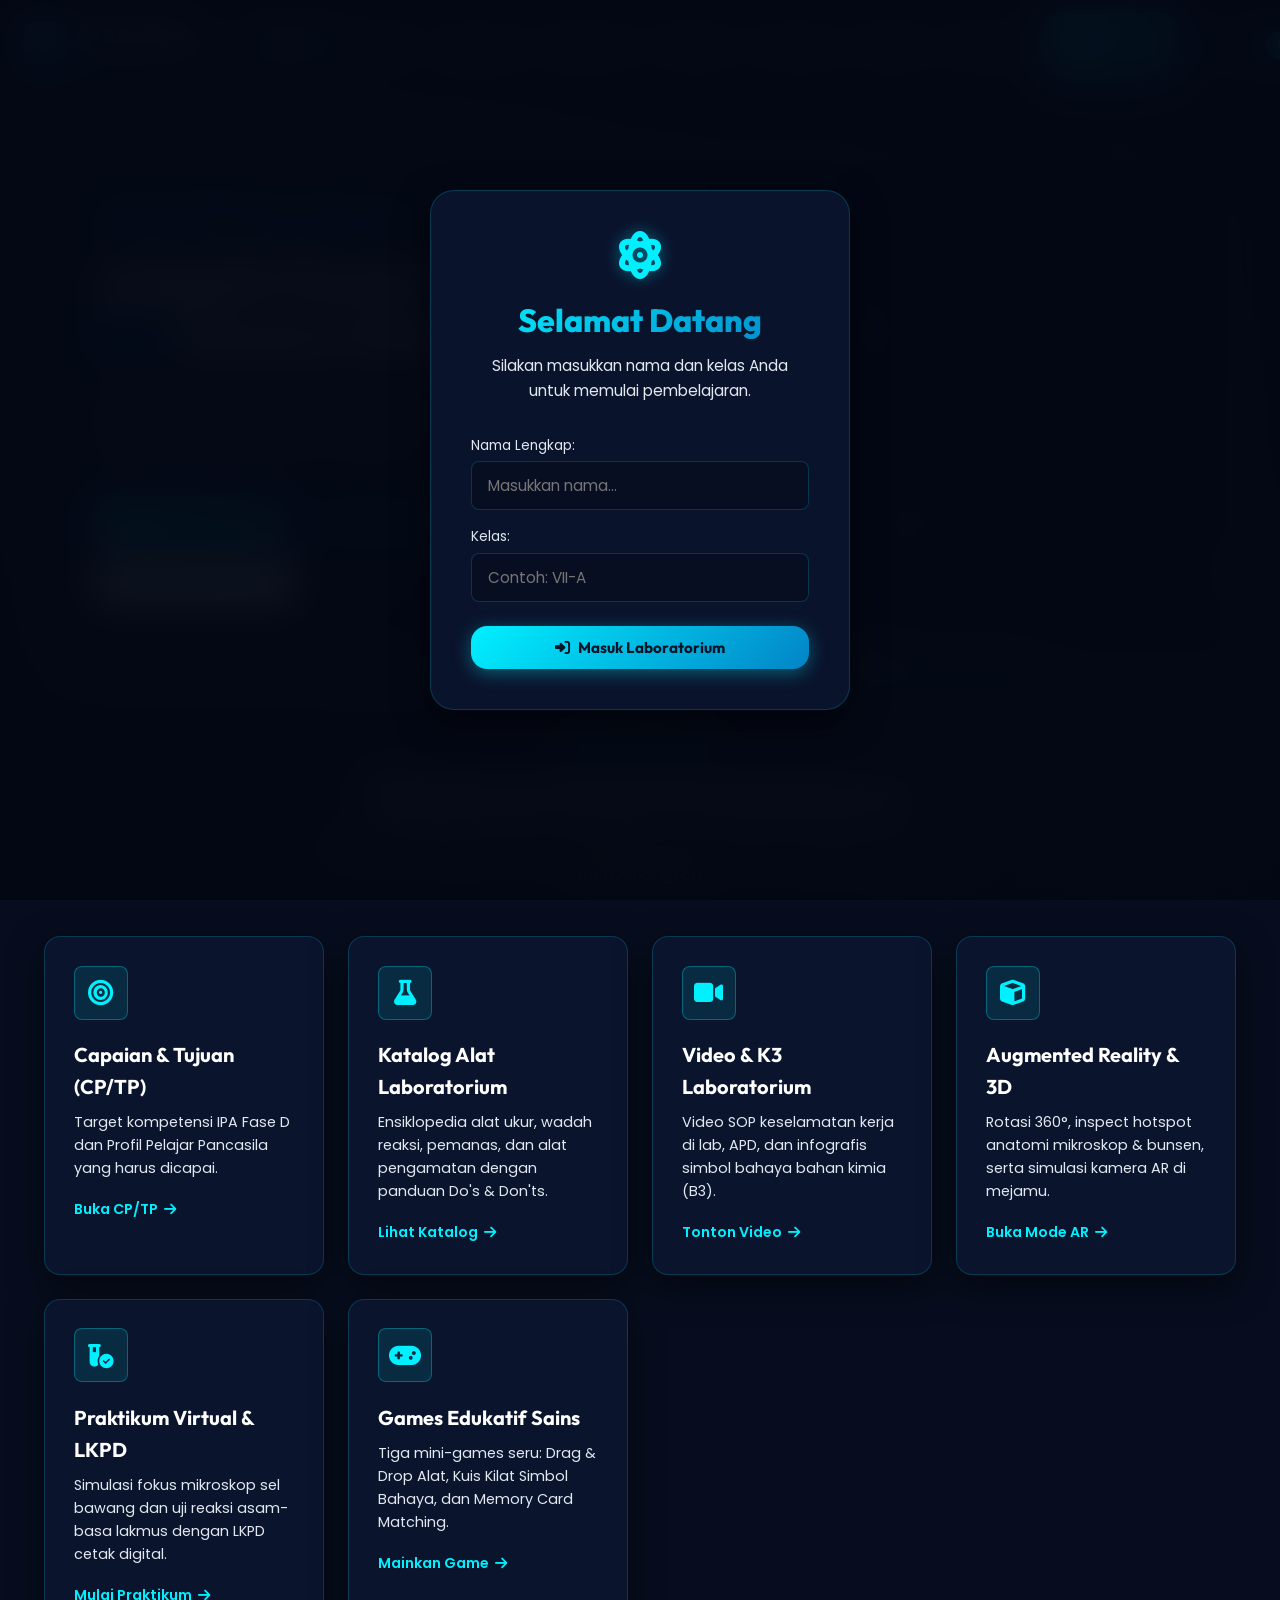
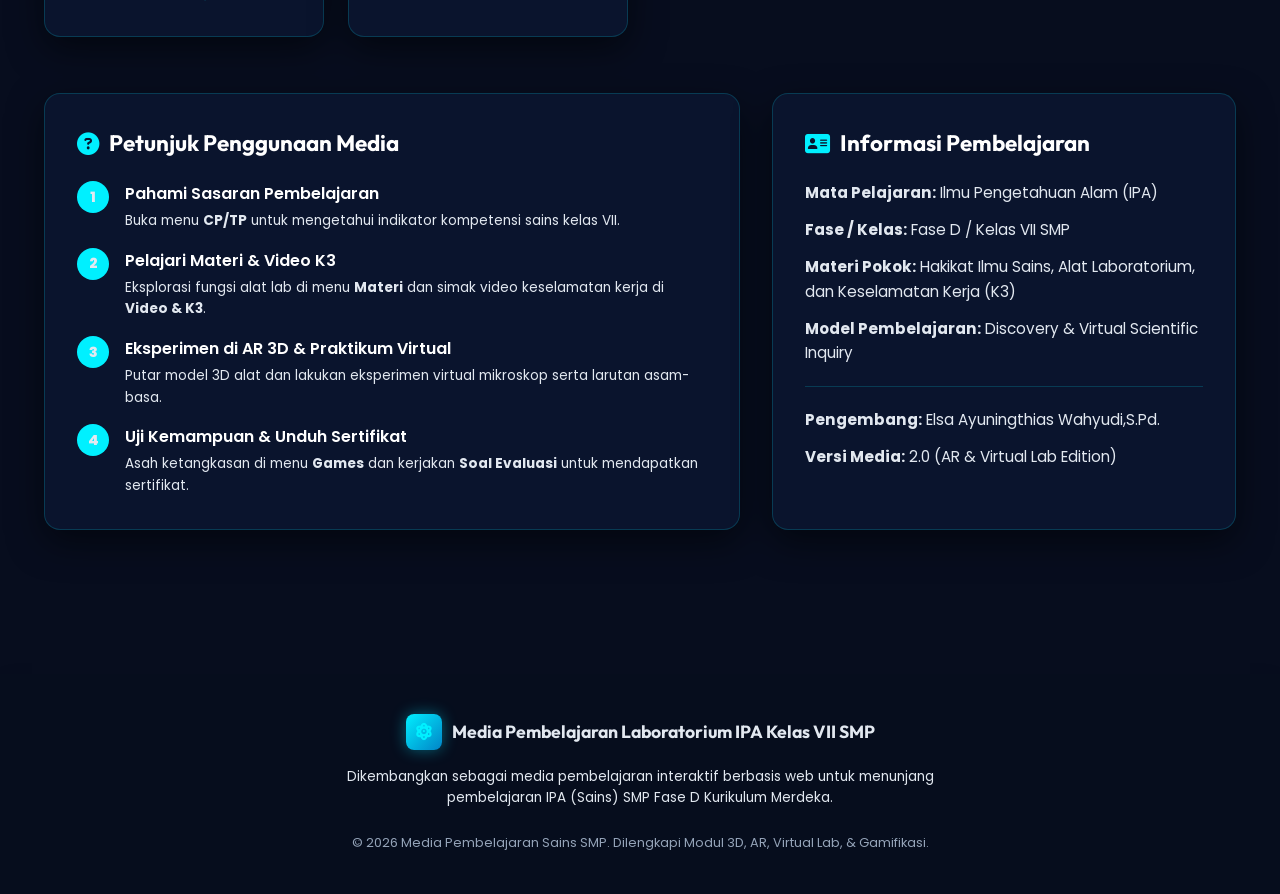
==== project_eca FIX/index.html @ 3d52d7c3 "testing" ====
<!DOCTYPE html>
<html lang="id">

<head>
  <meta charset="UTF-8" />
  <meta name="viewport" content="width=device-width, initial-scale=1.0" />
  <meta name="description"
    content="Media Pembelajaran Interaktif Laboratorium IPA Kelas VII SMP Fase D Kurikulum Merdeka - Pengenalan Alat Laboratorium, Keselamatan Kerja K3, 3D & Augmented Reality, Praktikum Virtual, Games, dan Evaluasi." />
  <meta name="keywords"
    content="Laboratorium IPA, Alat Lab IPA Kelas 7, Augmented Reality IPA, Praktikum Virtual, Mikroskop, Kurikulum Merdeka" />
  <meta name="author" content="Tim Pengembang Media IPA SMP" />
  <title>Media Pembelajaran Laboratorium IPA Kelas VII SMP | Sains Interaktif</title>

  <!-- Google Fonts: Outfit & Poppins -->
  <link rel="preconnect" href="https://fonts.googleapis.com" />
  <link rel="preconnect" href="https://fonts.gstatic.com" crossorigin />
  <link
    href="https://fonts.googleapis.com/css2?family=Outfit:wght@300;400;500;600;700;800;900&family=Poppins:wght@300;400;500;600;700&display=swap"
    rel="stylesheet" />

  <!-- Font Awesome 6 Icons -->
  <link rel="stylesheet" href="https://cdnjs.cloudflare.com/ajax/libs/font-awesome/6.5.1/css/all.min.css"
    integrity="sha512-DTOQO9RWCH3ppGqcWaEA1BIZOC6xxalwEsw9c2QQeAIftl+Vegovlnee1c9QX4TctnWMn13TZye+giMm8e2LwA=="
    crossorigin="anonymous" referrerpolicy="no-referrer" />

  <!-- Three.js & OrbitControls CDN -->
  <script src="https://cdnjs.cloudflare.com/ajax/libs/three.js/r128/three.min.js"></script>
  <script src="https://cdn.jsdelivr.net/npm/three@0.128.0/examples/js/controls/OrbitControls.js"></script>

  <!-- Canvas Confetti CDN -->
  <script src="https://cdn.jsdelivr.net/npm/canvas-confetti@1.6.0/dist/confetti.browser.min.js"></script>

  <!-- Custom Stylesheet -->
  <link rel="stylesheet" href="css/style.css" />

  <!-- ================= OVERRIDE DUAL THEME & ANIMASI (1 TEMA WARNA SELARAS & TEKS TERANG JELAS) ================= -->
  <style>
    /* Variabel Default (Tema Gelap - Estetik Sains Modern) */
    :root {
      --bg-primary: #070d1e;
      --bg-secondary: #0c1630;
      --bg-card: rgba(12, 22, 48, 0.88);
      --bg-card-hover: rgba(18, 33, 70, 0.95);
      --bg-main: #070d1e;
      --bg-dark: #040813;
      --text-main: #e2e8f0;
      --text-muted: #94a3b8;
      --text-dark: #f8fafc;
      --border-color: rgba(0, 229, 255, 0.18);
      --glass-bg: rgba(12, 22, 48, 0.88);
      --glass-border: rgba(0, 229, 255, 0.2);
      --heading-color: #ffffff;
      --nav-bg: rgba(7, 13, 30, 0.96);
      --accent-cyan: #00f0ff;
      --accent-cyan-dark: #0284c7;
      --card-hover: rgba(0, 240, 255, 0.08);
      --particle-opacity: 0.8;
      --hero-bg: linear-gradient(135deg, rgba(14, 25, 52, 0.95), rgba(7, 13, 30, 0.98));
      --hero-border: rgba(0, 229, 255, 0.25);
      --hero-shadow: 0 15px 40px rgba(0, 229, 255, 0.12);
      --hero-text: #ffffff;
      --hero-lead-text: #cbd5e1;
      --hazard-color: #fbbf24;
      --shadow-card: 0 12px 35px rgba(0, 0, 0, 0.5);
    }

    /* Variabel Tema Terang (Cerah, Bersih, Teks Jelas & Terbaca Sempurna) */
    [data-theme="light"] {
      --bg-primary: #f0f7ff;
      --bg-secondary: #ffffff;
      --bg-card: #ffffff;
      --bg-card-hover: #f8fafc;
      --bg-main: #f0f7ff;
      --bg-dark: #ffffff;
      --text-main: #1e293b;
      --text-muted: #475569;
      --text-dark: #0f172a;
      --border-color: #bae6fd;
      --glass-bg: #ffffff;
      --glass-border: #bae6fd;
      --heading-color: #0f172a;
      --nav-bg: rgba(255, 255, 255, 0.98);
      --accent-cyan: #0284c7;
      --accent-cyan-dark: #0369a1;
      --card-hover: rgba(2, 132, 199, 0.04);
      --particle-opacity: 0.25;
      --hero-bg: linear-gradient(135deg, #e0f2fe 0%, #f0f9ff 100%);
      --hero-border: rgba(2, 132, 199, 0.25);
      --hero-shadow: 0 12px 35px rgba(2, 132, 199, 0.12);
      --hero-text: #0f172a;
      --hero-lead-text: #334155;
      --hazard-color: #b45309;
      --shadow-card: 0 10px 30px rgba(2, 132, 199, 0.08);
    }

    body {
      background-color: var(--bg-main) !important;
      color: var(--text-main) !important;
      transition: background-color 0.3s ease, color 0.3s ease;
    }

    .main-header,
    footer {
      background: var(--nav-bg) !important;
      border-color: var(--border-color) !important;
      box-shadow: 0 4px 20px rgba(0, 0, 0, 0.05);
      transition: background-color 0.3s ease;
    }

    /* Seluruh Box dan Card Mengikuti Variabel Tema yang Konsisten */
    .glass-box,
    .login-box,
    .cptp-card,
    .feature-card,
    .video-player-box,
    .playlist-box,
    .ar-sidebar-panel .glass-box,
    .eval-start-box,
    .eval-result-card,
    .modal-container,
    .tool-card,
    .catalog-controls,
    .k3-card,
    .ar-view-container,
    .lab-workspace-grid,
    .control-group-box,
    .well-cell,
    .lkpd-container,
    .match-game-layout,
    .symbol-quiz-container,
    .eval-q-card,
    .eval-sidebar-box {
      background: var(--bg-card) !important;
      border: 1px solid var(--border-color) !important;
      box-shadow: var(--shadow-card) !important;
      color: var(--text-main) !important;
      transition: background-color 0.3s ease, border-color 0.3s ease;
    }

    .feature-card:hover,
    .video-playlist-item:hover,
    .cptp-card:hover,
    .tool-card:hover,
    .k3-card:hover {
      background: var(--bg-card-hover) !important;
    }

    /* Teks Judul dan Paragraf Dinamis yang Kontras dan Terang */
    h1,
    h2,
    h3,
    h4,
    h5,
    h6,
    .brand-text h1,
    .login-header h2,
    .tool-card-title,
    .k3-card-title,
    .eval-q-text,
    .modal-tool-title {
      color: var(--heading-color) !important;
      transition: color 0.3s ease;
    }

    p,
    .nav-link,
    label,
    .info-split-grid div,
    .cptp-list li,
    .guide-step-item div,
    .tool-card-desc,
    .k3-card-meaning,
    .k3-card-examples,
    .k3-card-action,
    .modal-tool-desc,
    .modal-steps-list,
    .video-info p,
    .hotspot-info p {
      color: var(--text-main) !important;
      transition: color 0.3s ease;
    }

    .cptp-list li strong {
      color: var(--heading-color) !important;
    }

    .tool-hazard-tag {
      color: var(--hazard-color) !important;
      font-weight: 600 !important;
    }

    /* ================= 1 TEMA WARNA HERO BANNER ================= */
    .hero-banner {
      background: var(--hero-bg) !important;
      border: 1px solid var(--hero-border) !important;
      box-shadow: var(--hero-shadow) !important;
    }

    .hero-title {
      color: var(--hero-text) !important;
    }

    .hero-title span {
      background: linear-gradient(135deg, var(--accent-cyan), var(--accent-cyan-dark)) !important;
      -webkit-background-clip: text !important;
      background-clip: text !important;
      -webkit-text-fill-color: transparent !important;
    }

    .hero-lead {
      color: var(--hero-lead-text) !important;
    }

    /* Section Header */
    [data-theme="light"] .section-header-block h2 {
      background: linear-gradient(135deg, #0f172a, #1e293b) !important;
      -webkit-background-clip: text !important;
      background-clip: text !important;
      -webkit-text-fill-color: transparent !important;
    }

    /* Badges & Accents - Selaras 1 Tema */
    .badge-accent {
      background: rgba(0, 240, 255, 0.12) !important;
      color: var(--accent-cyan) !important;
      border: 1px solid rgba(0, 240, 255, 0.3) !important;
    }

    [data-theme="light"] .badge-accent {
      background: rgba(2, 132, 199, 0.1) !important;
      color: #0284c7 !important;
      border: 1px solid rgba(2, 132, 199, 0.25) !important;
    }

    /* CTA Buttons - Selaras 1 Tema */
    .btn-primary {
      background: linear-gradient(135deg, #00f0ff, #0284c7) !important;
      color: #031427 !important;
      font-weight: 700 !important;
      box-shadow: 0 4px 18px rgba(0, 240, 255, 0.35) !important;
    }

    .btn-secondary {
      background: rgba(0, 240, 255, 0.08) !important;
      color: var(--accent-cyan) !important;
      border: 1.5px solid rgba(0, 240, 255, 0.35) !important;
    }

    .btn-accent {
      background: linear-gradient(135deg, #0ea5e9, #0284c7) !important;
      color: #ffffff !important;
      font-weight: 600 !important;
      box-shadow: 0 4px 18px rgba(14, 165, 233, 0.35) !important;
    }

    /* Override Tombol di Tema Terang (Light Mode) */
    [data-theme="light"] .btn-primary {
      background: linear-gradient(135deg, #0284c7, #0369a1) !important;
      color: #ffffff !important;
      box-shadow: 0 4px 15px rgba(2, 132, 199, 0.3) !important;
    }

    [data-theme="light"] .btn-secondary {
      background: #ffffff !important;
      color: #0284c7 !important;
      border: 1.5px solid #0284c7 !important;
      box-shadow: 0 2px 8px rgba(2, 132, 199, 0.08) !important;
    }

    [data-theme="light"] .btn-secondary:hover {
      background: #e0f2fe !important;
      color: #0369a1 !important;
      border-color: #0284c7 !important;
    }

    [data-theme="light"] .btn-accent {
      background: linear-gradient(135deg, #0369a1, #075985) !important;
      color: #ffffff !important;
      box-shadow: 0 4px 15px rgba(3, 105, 161, 0.25) !important;
    }

    /* Komponen Menu Lain Menyesuaikan 1 Tema */
    [data-theme="light"] .nav-link {
      color: #334155 !important;
      font-weight: 600 !important;
    }

    [data-theme="light"] .nav-link:hover {
      color: #0284c7 !important;
      background: #e0f2fe !important;
    }

    [data-theme="light"] .nav-link.active {
      color: #0284c7 !important;
      background: #e0f2fe !important;
      border-color: #7dd3fc !important;
    }

    [data-theme="light"] .brand-icon {
      background: linear-gradient(135deg, #0284c7, #0ea5e9) !important;
      color: #ffffff !important;
    }

    [data-theme="light"] .brand-text h1 {
      color: #0f172a !important;
    }

    [data-theme="light"] .brand-text span {
      color: #0284c7 !important;
    }

    [data-theme="light"] .feature-icon-box {
      background: rgba(2, 132, 199, 0.1) !important;
      border-color: rgba(2, 132, 199, 0.25) !important;
      color: #0284c7 !important;
    }

    [data-theme="light"] .feature-link {
      color: #0284c7 !important;
    }

    [data-theme="light"] .guide-step-num {
      background: #0284c7 !important;
      color: #ffffff !important;
    }

    [data-theme="light"] .cptp-badge {
      background: rgba(2, 132, 199, 0.1) !important;
      color: #0284c7 !important;
      border: 1px solid rgba(2, 132, 199, 0.25) !important;
    }

    [data-theme="light"] .pancasila-tag {
      background: #f0f9ff !important;
      border-color: #bae6fd !important;
      color: #0284c7 !important;
    }

    [data-theme="light"] .search-input,
    [data-theme="light"] .form-input,
    [data-theme="light"] .form-textarea {
      background: #ffffff !important;
      color: #0f172a !important;
      border: 1px solid #94a3b8 !important;
    }

    [data-theme="light"] .filter-btn {
      background: #ffffff !important;
      color: #334155 !important;
      border: 1px solid #cbd5e1 !important;
    }

    [data-theme="light"] .filter-btn.active {
      background: #0284c7 !important;
      color: #ffffff !important;
      border-color: #0284c7 !important;
    }

    [data-theme="light"] .tool-card-category {
      background: rgba(255, 255, 255, 0.95) !important;
      color: #0284c7 !important;
      border: 1px solid #bae6fd !important;
    }

    [data-theme="light"] .tool-card-img-wrap {
      background: #f1f5f9 !important;
    }

    [data-theme="light"] .btn-detail-link {
      color: #0284c7 !important;
    }

    [data-theme="light"] .video-playlist-item {
      background: #f8fafc !important;
      border-color: #e2e8f0 !important;
    }

    [data-theme="light"] .video-playlist-item.active {
      background: #e0f2fe !important;
      border-left-color: #0284c7 !important;
    }

    [data-theme="light"] .tool-chip {
      background: #f1f5f9 !important;
      color: #334155 !important;
      border-color: #cbd5e1 !important;
    }

    [data-theme="light"] .tool-chip.active {
      background: #0284c7 !important;
      color: #ffffff !important;
      border-color: #0284c7 !important;
    }

    [data-theme="light"] .hotspot-card:hover,
    [data-theme="light"] .hotspot-card.active {
      background: #e0f2fe !important;
      border-color: #0284c7 !important;
    }

    [data-theme="light"] .hotspot-badge {
      background: #0284c7 !important;
      color: #ffffff !important;
    }

    [data-theme="light"] .lab-tab-btn,
    [data-theme="light"] .game-tab-btn {
      background: #ffffff !important;
      color: #334155 !important;
      border-color: #cbd5e1 !important;
    }

    [data-theme="light"] .lab-tab-btn.active,
    [data-theme="light"] .game-tab-btn.active {
      background: linear-gradient(135deg, #0284c7, #0369a1) !important;
      color: #ffffff !important;
      border-color: #0284c7 !important;
    }

    [data-theme="light"] .mag-btn.active {
      background: #0284c7 !important;
      color: #ffffff !important;
      border-color: #0284c7 !important;
    }

    [data-theme="light"] .sol-item.active,
    [data-theme="light"] .ind-item.active {
      background: #e0f2fe !important;
      border-color: #0284c7 !important;
      color: #0284c7 !important;
    }

    [data-theme="light"] .drag-tool-card {
      background: #ffffff !important;
      border-color: #cbd5e1 !important;
      color: #0f172a !important;
    }

    [data-theme="light"] .drop-target-box {
      background: #f8fafc !important;
      border-color: #7dd3fc !important;
    }

    [data-theme="light"] .card-front {
      background: linear-gradient(135deg, #0284c7, #0369a1) !important;
      color: #ffffff !important;
      border-color: #0284c7 !important;
    }

    [data-theme="light"] .card-back {
      background: #ffffff !important;
      border: 2px solid #0284c7 !important;
      color: #0f172a !important;
    }

    [data-theme="light"] .eval-q-card {
      background: #ffffff !important;
      border-color: #e2e8f0 !important;
    }

    [data-theme="light"] .eval-q-text {
      color: #0f172a !important;
    }

    [data-theme="light"] .eval-option-item {
      background: #f8fafc !important;
      border-color: #cbd5e1 !important;
      color: #334155 !important;
    }

    [data-theme="light"] .eval-option-item.selected {
      background: #e0f2fe !important;
      border-color: #0284c7 !important;
      color: #0f172a !important;
    }

    [data-theme="light"] .eval-option-item.selected .opt-letter {
      background: #0284c7 !important;
      color: #ffffff !important;
    }

    [data-theme="light"] .eval-num-btn {
      background: #f1f5f9 !important;
      border-color: #cbd5e1 !important;
      color: #64748b !important;
    }

    [data-theme="light"] .eval-num-btn.answered {
      background: #0284c7 !important;
      color: #ffffff !important;
      border-color: #0284c7 !important;
    }

    [data-theme="light"] .eval-num-btn.current {
      border-color: #0284c7 !important;
      color: #0284c7 !important;
      font-weight: 800 !important;
    }

    [data-theme="light"] .big-score-circle {
      background: linear-gradient(135deg, #0284c7, #0369a1) !important;
      color: #ffffff !important;
      box-shadow: 0 0 25px rgba(2, 132, 199, 0.35) !important;
    }

    /* Modal Spec Box Light Mode */
    [data-theme="light"] .modal-spec-box {
      background: #f8fafc !important;
      border: 1px solid #e2e8f0 !important;
      color: #1e293b !important;
    }

    /* Animasi Karakter Guru Elsa - Hidup & Mengambang Lembut */
    .character-container {
      position: absolute;
      bottom: -10px;
      right: 4%;
      width: 330px;
      max-width: 40%;
      z-index: 6;
      pointer-events: none;
      display: flex;
      align-items: flex-end;
      justify-content: center;
      animation: floatKarakter 4s ease-in-out infinite;
    }

    .character-container img {
      width: 100%;
      height: auto;
      max-height: 480px;
      object-fit: contain;
      filter: drop-shadow(0 15px 25px rgba(2, 132, 199, 0.28));
      transition: filter 0.3s ease;
    }

    [data-theme="dark"] .character-container img {
      filter: drop-shadow(0 15px 30px rgba(0, 240, 255, 0.35));
    }

    @keyframes floatKarakter {
      0% {
        transform: translateY(0px) rotate(0deg) scale(1);
      }

      50% {
        transform: translateY(-16px) rotate(0.8deg) scale(1.015);
      }

      100% {
        transform: translateY(0px) rotate(0deg) scale(1);
      }
    }

    @media (max-width: 992px) {
      .character-container {
        width: 250px;
        right: 1%;
        bottom: -5px;
        opacity: 0.92;
      }
    }

    @media (max-width: 768px) {
      .character-container {
        position: relative;
        width: 230px;
        margin: 2rem auto 0 auto;
        right: auto;
        bottom: auto;
      }
    }

    /* Particle canvas opacity terhubung dengan tema */
    #hero-particle-canvas {
      opacity: var(--particle-opacity) !important;
      transition: opacity 0.4s ease;
    }

    /* Style Pilihan Tema */
    .theme-switcher {
      display: flex;
      gap: 5px;
      background: var(--glass-bg);
      border: 1px solid var(--glass-border);
      padding: 4px;
      border-radius: 20px;
    }

    .btn-theme {
      background: transparent;
      border: none;
      color: var(--text-muted);
      padding: 5px 12px;
      border-radius: 15px;
      font-size: 0.85rem;
      font-weight: 600;
      cursor: pointer;
      transition: all 0.3s ease;
      font-family: 'Outfit', sans-serif;
    }

    .btn-theme.active {
      background: var(--accent-cyan);
      color: #fff;
    }
  </style>

  <!-- Script Tema Cepat (Mencegah Flash of Unstyled Content) -->
  <script>
    const savedTheme = localStorage.getItem('app-theme') || 'dark';
    document.documentElement.setAttribute('data-theme', savedTheme);
  </script>

</head>

<body>

  <!-- ================= LOGIN MODAL ================= -->
  <div id="login-modal" class="login-overlay">
    <div class="login-box glass-box">
      <div class="login-header">
        <i class="fa-solid fa-atom login-icon"></i>
        <h2>Selamat Datang</h2>
        <p>Silakan masukkan nama dan kelas Anda untuk memulai pembelajaran.</p>
      </div>
      <div class="form-group" style="margin-bottom: 1rem;">
        <label for="student-name">Nama Lengkap:</label>
        <input type="text" id="student-name" class="form-input" placeholder="Masukkan nama..." required>
      </div>
      <div class="form-group" style="margin-bottom: 1.5rem;">
        <label for="student-class">Kelas:</label>
        <input type="text" id="student-class" class="form-input" placeholder="Contoh: VII-A" required>
      </div>
      <button class="btn btn-primary btn-block" onclick="window.submitLogin()">
        <i class="fa-solid fa-right-to-bracket"></i> Masuk Laboratorium
      </button>
    </div>
  </div>

  <!-- Background Audio Digantikan oleh YouTube API di bagian bawah -->
  <audio id="bg-audio" loop style="display:none;"></audio>
  <div id="youtube-audio-container" style="display:none;"></div>

  <!-- ================= HEADER & NAVIGATION BAR ================= -->
  <header class="main-header">
    <div class="navbar">
      <a href="#" class="nav-brand" data-page="beranda">
        <div class="brand-icon">
          <i class="fa-solid fa-atom"></i>
        </div>
        <div class="brand-text">
          <h1>LAB SAINS VII</h1>
          <span>Media Laboratorium IPA SMP</span>
        </div>
      </a>

      <!-- Navigation Links for Sections -->
      <ul class="nav-menu" id="navbar-menu">
        <li><a href="#beranda" class="nav-link active" data-page="beranda"><i class="fa-solid fa-house"></i> Beranda</a>
        </li>
        <li><a href="#cptp" class="nav-link" data-page="cptp"><i class="fa-solid fa-bullseye"></i> CP/TP</a></li>
        <li><a href="#materi" class="nav-link" data-page="materi"><i class="fa-solid fa-flask"></i> Materi Alat</a></li>
        <li><a href="#video" class="nav-link" data-page="video"><i class="fa-solid fa-video"></i> Video & K3</a></li>
        <li><a href="#ar-3d" class="nav-link" data-page="ar-3d"><i class="fa-solid fa-cube"></i> AR & 3D</a></li>
        <li><a href="#praktikum" class="nav-link" data-page="praktikum"><i class="fa-solid fa-vial-circle-check"></i>
            Praktikum</a></li>
        <li><a href="#games" class="nav-link" data-page="games"><i class="fa-solid fa-gamepad"></i> Games</a></li>
        <li><a href="#evaluasi" class="nav-link" data-page="evaluasi"><i class="fa-solid fa-file-pen"></i> Evaluasi</a>
        </li>
        <li id="nav-link-dashboard-guru" style="display: none;">
          <a href="#dashboard-guru" class="nav-link nav-link-teacher" data-page="dashboard-guru">
            <i class="fa-solid fa-chart-line"></i> Dashboard Guru
          </a>
        </li>
      </ul>

      <!-- Action Controls -->
      <div class="nav-actions">
        <button class="btn btn-primary btn-sm" id="btn-nav-login" onclick="window.labAuth.openLoginModal()">
          <i class="fa-solid fa-right-to-bracket"></i> Masuk / Login
        </button>

        <div id="user-info-badge" class="badge-accent" style="display: none; margin-right: 8px;">
          <i class="fa-solid fa-user-graduate"></i> <span id="display-student-name">Siswa</span> (<span
            id="display-student-class">VII</span>)
        </div>

        <!-- Pilihan Tema -->
        <div class="theme-switcher">
          <button class="btn-theme" id="btn-theme-light" onclick="window.setTheme('light')">Terang</button>
          <button class="btn-theme" id="btn-theme-dark" onclick="window.setTheme('dark')">Gelap</button>
        </div>

        <button class="btn-icon" id="btn-toggle-sound" title="Mulai / Hentikan Musik" onclick="window.toggleAudio()">
          <i class="fa-solid fa-volume-xmark" id="audio-icon"></i>
        </button>
        <button class="btn-icon hamburger-btn" id="hamburger-toggle" title="Menu Navigasi">
          <i class="fa-solid fa-bars"></i>
        </button>
      </div>
    </div>
  </header>

  <!-- ================= MAIN APP VIEWPORTS (8 SECTIONS) ================= -->
  <main>

    <!-- ================= 1. HALAMAN BERANDA ================= -->
    <section id="page-beranda" class="page-section active-section">
      <div class="container">
        <!-- Hero Banner with Cyber Particle Canvas -->
        <div class="hero-banner" style="position: relative; overflow: hidden;">

          <!-- ================= KARAKTER ANIMASI ================= -->
          <div class="character-container">
            <img src="karakter.png" alt="Karakter Animasi Guru" />
          </div>
          <!-- =================================================== -->

          <canvas id="hero-particle-canvas"></canvas>
          <div class="hero-content">
            <span class="badge-accent"><i class="fa-solid fa-microscope"></i> Kurikulum Merdeka - Fase D Kelas
              VII</span>
            <h1 class="hero-title">Jelajahi Dunia <span>Laboratorium IPA</span> Secara Interaktif</h1>
            <p class="hero-lead">
              Pelajari fungsi alat-alat laboratorium sains, terapkan standar keselamatan kerja (K3), amati model 3D &
              Augmented Reality, serta uji pemahamanmu melalui praktikum virtual dan games seru!
            </p>
            <div class="hero-cta-group">
              <button class="btn btn-primary" onclick="window.navigateToPage('materi')">
                <i class="fa-solid fa-book-open"></i> Mulai Belajar Alat
              </button>
              <button class="btn btn-secondary" onclick="window.navigateToPage('ar-3d')">
                <i class="fa-solid fa-cube"></i> Buka Model 3D / AR
              </button>
              <button class="btn btn-accent" onclick="window.navigateToPage('praktikum')">
                <i class="fa-solid fa-flask-vial"></i> Praktikum Virtual
              </button>
              <button class="btn btn-outline" style="border-color: var(--accent-cyan); color: var(--accent-cyan);"
                onclick="window.labAuth.openLoginModal()">
                <i class="fa-solid fa-right-to-bracket"></i> Login Siswa / Guru
              </button>
            </div>
          </div>
        </div>

        <!-- Section Header -->
        <div class="section-header-block">
          <span class="badge-accent">Fitur Unggulan</span>
          <h2>Eksplorasi Modul Pembelajaran</h2>
          <p>Pilih menu yang ingin kamu pelajari hari ini untuk pengalaman belajar sains yang menyenangkan.</p>
        </div>

        <!-- 6 Feature Cards Grid -->
        <div class="features-grid">
          <div class="feature-card" onclick="window.navigateToPage('cptp')">
            <div class="feature-icon-box"><i class="fa-solid fa-bullseye"></i></div>
            <h3>Capaian & Tujuan (CP/TP)</h3>
            <p>Target kompetensi IPA Fase D dan Profil Pelajar Pancasila yang harus dicapai.</p>
            <span class="feature-link">Buka CP/TP <i class="fa-solid fa-arrow-right"></i></span>
          </div>

          <div class="feature-card" onclick="window.navigateToPage('materi')">
            <div class="feature-icon-box"><i class="fa-solid fa-flask"></i></div>
            <h3>Katalog Alat Laboratorium</h3>
            <p>Ensiklopedia alat ukur, wadah reaksi, pemanas, dan alat pengamatan dengan panduan Do's & Don'ts.</p>
            <span class="feature-link">Lihat Katalog <i class="fa-solid fa-arrow-right"></i></span>
          </div>

          <div class="feature-card" onclick="window.navigateToPage('video')">
            <div class="feature-icon-box"><i class="fa-solid fa-video"></i></div>
            <h3>Video & K3 Laboratorium</h3>
            <p>Video SOP keselamatan kerja di lab, APD, dan infografis simbol bahaya bahan kimia (B3).</p>
            <span class="feature-link">Tonton Video <i class="fa-solid fa-arrow-right"></i></span>
          </div>

          <div class="feature-card" onclick="window.navigateToPage('ar-3d')">
            <div class="feature-icon-box"><i class="fa-solid fa-cube"></i></div>
            <h3>Augmented Reality & 3D</h3>
            <p>Rotasi 360°, inspect hotspot anatomi mikroskop & bunsen, serta simulasi kamera AR di mejamu.</p>
            <span class="feature-link">Buka Mode AR <i class="fa-solid fa-arrow-right"></i></span>
          </div>

          <div class="feature-card" onclick="window.navigateToPage('praktikum')">
            <div class="feature-icon-box"><i class="fa-solid fa-vial-circle-check"></i></div>
            <h3>Praktikum Virtual & LKPD</h3>
            <p>Simulasi fokus mikroskop sel bawang dan uji reaksi asam-basa lakmus dengan LKPD cetak digital.</p>
            <span class="feature-link">Mulai Praktikum <i class="fa-solid fa-arrow-right"></i></span>
          </div>

          <div class="feature-card" onclick="window.navigateToPage('games')">
            <div class="feature-icon-box"><i class="fa-solid fa-gamepad"></i></div>
            <h3>Games Edukatif Sains</h3>
            <p>Tiga mini-games seru: Drag & Drop Alat, Kuis Kilat Simbol Bahaya, dan Memory Card Matching.</p>
            <span class="feature-link">Mainkan Game <i class="fa-solid fa-arrow-right"></i></span>
          </div>
        </div>

        <!-- Petunjuk Penggunaan & Profil Pengembang -->
        <div class="info-split-grid">
          <div class="glass-box">
            <h3><i class="fa-solid fa-circle-question text-cyan"></i> Petunjuk Penggunaan Media</h3>
            <div class="guide-steps-list">
              <div class="guide-step-item">
                <div class="guide-step-num">1</div>
                <div>
                  <h4>Pahami Sasaran Pembelajaran</h4>
                  <p>Buka menu <strong>CP/TP</strong> untuk mengetahui indikator kompetensi sains kelas VII.</p>
                </div>
              </div>
              <div class="guide-step-item">
                <div class="guide-step-num">2</div>
                <div>
                  <h4>Pelajari Materi & Video K3</h4>
                  <p>Eksplorasi fungsi alat lab di menu <strong>Materi</strong> dan simak video keselamatan kerja di
                    <strong>Video & K3</strong>.
                  </p>
                </div>
              </div>
              <div class="guide-step-item">
                <div class="guide-step-num">3</div>
                <div>
                  <h4>Eksperimen di AR 3D & Praktikum Virtual</h4>
                  <p>Putar model 3D alat dan lakukan eksperimen virtual mikroskop serta larutan asam-basa.</p>
                </div>
              </div>
              <div class="guide-step-item">
                <div class="guide-step-num">4</div>
                <div>
                  <h4>Uji Kemampuan & Unduh Sertifikat</h4>
                  <p>Asah ketangkasan di menu <strong>Games</strong> dan kerjakan <strong>Soal Evaluasi</strong> untuk
                    mendapatkan sertifikat.</p>
                </div>
              </div>
            </div>
          </div>

          <div class="glass-box">
            <h3><i class="fa-solid fa-address-card text-cyan"></i> Informasi Pembelajaran</h3>
            <div style="font-size: 0.95rem; display: flex; flex-direction: column; gap: 0.8rem;">
              <div><strong>Mata Pelajaran:</strong> Ilmu Pengetahuan Alam (IPA)</div>
              <div><strong>Fase / Kelas:</strong> Fase D / Kelas VII SMP</div>
              <div><strong>Materi Pokok:</strong> Hakikat Ilmu Sains, Alat Laboratorium, dan Keselamatan Kerja (K3)
              </div>
              <div><strong>Model Pembelajaran:</strong> Discovery & Virtual Scientific Inquiry</div>
              <hr style="border: none; border-top: 1px solid var(--border-color); margin: 0.5rem 0;" />
              <div><strong>Pengembang:</strong> Elsa Ayuningthias Wahyudi,S.Pd. </div>
              <div><strong>Versi Media:</strong> 2.0 (AR & Virtual Lab Edition)</div>
            </div>
          </div>
        </div>
      </div>
    </section>

    <!-- ================= 2. HALAMAN CP / TP ================= -->
    <section id="page-cptp" class="page-section">
      <div class="container">
        <div class="section-header-block">
          <span class="badge-accent">Kurikulum Merdeka</span>
          <h2>Capaian & Tujuan Pembelajaran</h2>
          <p>Panduan capaian pembelajaran dan alur tujuan pembelajaran IPA Fase D Kelas VII SMP.</p>
        </div>

        <div class="cptp-cards-grid">
          <div class="cptp-card">
            <span class="cptp-badge"><i class="fa-solid fa-graduation-cap"></i> Capaian Pembelajaran (CP)</span>
            <h3>Pemahaman IPA & Keterampilan Proses</h3>
            <ul class="cptp-list">
              <li>Peserta didik mampu melakukan pengukuran terhadap aspek fisis yang mereka temui dan memanfaatkan ragam
                alat ukur yang tepat.</li>
              <li>Peserta didik memahami prosedur keselamatan kerja di laboratorium IPA (K3), mampu mengidentifikasi
                simbol bahaya bahan kimia, dan mempraktikkan pencegahan kecelakaan kerja.</li>
              <li>Peserta didik mampu menggunakan alat bantu pengamatan seperti mikroskop cahaya untuk mengamati
                struktur mikroskopis makhluk hidup.</li>
              <li>Peserta didik mampu merancang, melakukan, dan menginterpretasikan hasil percobaan sains secara mandiri
                dan kritis.</li>
            </ul>
          </div>

          <div class="cptp-card">
            <span class="cptp-badge"><i class="fa-solid fa-list-check"></i> Tujuan Pembelajaran (TP)</span>
            <h3>Indikator Ketercapaian Siswa</h3>
            <ul class="cptp-list">
              <li><strong>TP 1:</strong> Mengidentifikasi nama, jenis, dan fungsi alat-alat laboratorium IPA (alat ukur,
                wadah reaksi, pemanas, dan mikroskop) dengan benar.</li>
              <li><strong>TP 2:</strong> Menerapkan prosedur keselamatan kerja (K3) serta mengenali arti piktogram
                simbol bahaya bahan kimia di laboratorium.</li>
              <li><strong>TP 3:</strong> Mengoperasikan mikroskop cahaya virtual secara bertahap untuk menghasilkan
                bayangan preparat yang fokus dan tajam.</li>
              <li><strong>TP 4:</strong> Melakukan pengujian sifat larutan asam-basa menggunakan indikator alami dan
                kertas lakmus serta mencatat hasilnya pada lembar kerja.</li>
            </ul>
          </div>
        </div>

        <div class="glass-box">
          <h3><i class="fa-solid fa-star text-cyan"></i> Dimensi Profil Pelajar Pancasila</h3>
          <p style="margin-bottom: 1rem;">Pengembangan karakter peserta didik yang terintegrasi dalam
            pembelajaran media ini:</p>
          <div class="pancasila-tags-grid">
            <div class="pancasila-tag"><i class="fa-solid fa-brain"></i> Bernalar Kritis</div>
            <div class="pancasila-tag"><i class="fa-solid fa-user-gear"></i> Mandiri</div>
            <div class="pancasila-tag"><i class="fa-solid fa-people-group"></i> Gotong Royong</div>
            <div class="pancasila-tag"><i class="fa-solid fa-wand-magic-sparkles"></i> Kreatif</div>
            <div class="pancasila-tag"><i class="fa-solid fa-shield-heart"></i> Berakhlak Mulia</div>
          </div>
        </div>
      </div>
    </section>

    <!-- ================= 3. HALAMAN MATERI ALAT LAB ================= -->
    <section id="page-materi" class="page-section">
      <div class="container">
        <div class="section-header-block">
          <span class="badge-accent">Ensiklopedia Sains</span>
          <h2>Katalog Alat Laboratorium IPA</h2>
          <p>Pelajari fungsi, spesifikasi, dan prosedur pemakaian alat-alat laboratorium IPA secara mendalam.</p>
        </div>

        <!-- Filter & Search Controls -->
        <div class="catalog-controls">
          <div class="search-box-wrap">
            <i class="fa-solid fa-magnifying-glass"></i>
            <input type="text" id="search-alat-input" class="search-input"
              placeholder="Cari nama alat atau fungsinya (misal: mikroskop, gelas ukur)..." />
          </div>

          <div class="category-filter-bar">
            <button class="filter-btn active" data-category="all">Semua Alat</button>
            <button class="filter-btn" data-category="ukur">Alat Ukur</button>
            <button class="filter-btn" data-category="penampung">Alat Penampung & Pencampur</button>
            <button class="filter-btn" data-category="pengamatan">Alat Pengamatan</button>
            <button class="filter-btn" data-category="pemanas-pendukung">Alat Pemanas & Pendukung</button>
          </div>
        </div>

        <!-- Equipment Cards Dynamic Grid -->
        <div class="tools-grid" id="alat-catalog-grid"></div>
      </div>
    </section>

    <!-- Modal Detail Alat Laboratorium -->
    <div class="modal-overlay" id="tool-detail-modal">
      <div class="modal-container">
        <button class="modal-close-btn" onclick="closeToolModal()"><i class="fa-solid fa-xmark"></i></button>
        <div class="modal-body" id="modal-tool-content"></div>
      </div>
    </div>

    <!-- ================= 4. HALAMAN VIDEO & K3 ================= -->
    <section id="page-video" class="page-section">
      <div class="container">
        <div class="section-header-block">
          <span class="badge-accent">Audio Visual & SOP</span>
          <h2>Video Pembelajaran & K3 Laboratorium</h2>
          <p>Simak video demonstrasi penggunaan alat yang benar dan pahami simbol keselamatan kerja.</p>
        </div>

        <!-- Video Player & Playlist Grid -->
        <div class="video-section-grid">
          <div class="video-player-box">
            <div class="video-iframe-wrap">
              <iframe id="main-video-iframe" src="https://www.youtube.com/embed/2g4QTiXrw98"
                title="Video Pembelajaran Laboratorium IPA" allowfullscreen
                allow="accelerometer; autoplay; clipboard-write; encrypted-media; gyroscope; picture-in-picture"></iframe>
            </div>
            <div class="video-info">
              <h3 id="current-video-title">Pengenalan dan Cara Penggunaan Alat-Alat Laboratorium IPA</h3>
              <p id="current-video-desc">Video komprehensif cara memegang mikroskop, membaca meniskus gelas ukur dengan
                tepat, memanaskan tabung reaksi dengan aman, dan merakit rangkaian pemanas pembakar spiritus dan kaki
                tiga.</p>
            </div>
          </div>

          <div class="playlist-box">
            <h3><i class="fa-solid fa-play-circle text-cyan"></i> Daftar Video Materi</h3>
            <div class="playlist-items">
              <div class="video-playlist-item active" data-video-id="vid-1">
                <div class="playlist-thumb">
                  <img src="https://img.youtube.com/vi/2g4QTiXrw98/hqdefault.jpg" alt="Video 1" />
                  <span class="playlist-duration">05:33</span>
                </div>
                <div class="playlist-meta">
                  <h4>Pengenalan Alat Lab IPA</h4>
                  <span><i class="fa-solid fa-book-open"></i> Materi Utama</span>
                </div>
              </div>

              <div class="video-playlist-item" data-video-id="vid-2">
                <div class="playlist-thumb">
                  <img src="https://img.youtube.com/vi/BbE__JY1BfE/hqdefault.jpg" alt="Video 2" />
                  <span class="playlist-duration">06:15</span>
                </div>
                <div class="playlist-meta">
                  <h4>Prosedur Keselamatan Kerja & Simbol Bahaya Bahan Kimia</h4>
                  <span><i class="fa-solid fa-shield-halved"></i> K3 & Simbol B3</span>
                </div>
              </div>
            </div>
          </div>
        </div>

        <!-- Infografis Simbol Bahaya K3 Section -->
        <div class="section-header-block" style="margin-top: 4rem;">
          <span class="badge-accent">Piktogram GHS B3</span>
          <h2>Simbol Bahaya Bahan Kimia Laboratorium</h2>
          <p>Kenali arti setiap simbol belah ketupat bahaya agar kamu selalu waspada saat berpraktikum.</p>
        </div>

        <div class="k3-symbols-grid" id="k3-symbols-grid"></div>
      </div>
    </section>

    <!-- ================= 5. HALAMAN AUGMENTED REALITY (AR) & 3D ================= -->
    <section id="page-ar-3d" class="page-section">
      <div class="container">
        <div class="section-header-block">
          <span class="badge-accent">Interaktif 3D & WebAR</span>
          <h2>Augmented Reality & Model 3D Alat Lab</h2>
          <p>Putar dan amati detail struktur alat lab dalam bentuk 3D interaktif atau aktifkan kamera AR.</p>
        </div>

        <div class="ar-view-container">
          <!-- 3D / AR Viewport -->
          <div class="ar-viewport-wrapper" id="ar-camera-wrapper">
            <video id="ar-webcam-feed" autoplay playsinline muted
              style="position: absolute; top:0; left:0; width:100%; height:100%; object-fit:cover; z-index:0;"></video>
            <div id="threejs-canvas-container" style="position: relative; z-index: 2;"></div>

            <!-- AR Overlay HUD -->
            <div class="ar-camera-overlay">
              <div class="ar-status-top">
                <div id="ar-status-badge" class="ar-badge badge-success">
                  <i class="fa-solid fa-cube"></i> Mode 3D Viewer Siap
                </div>
                <div class="ar-badge">
                  <i class="fa-solid fa-arrows-up-down-left-right"></i> Drag untuk putar 360° | Scroll untuk Zoom
                </div>
              </div>

              <div class="ar-controls-bar">
                <button class="btn btn-secondary" onclick="window.labAR.startCamera('ar-webcam-feed')">
                  <i class="fa-solid fa-camera"></i> Nyalakan Kamera AR
                </button>
                <button class="btn btn-secondary" onclick="window.labViewer3D.toggleAutoRotate()">
                  <i class="fa-solid fa-rotate"></i> Putar Otomatis
                </button>
                <button class="btn btn-accent" id="btn-3d-action" onclick="window.labViewer3D.toggleAction()">
                  <i class="fa-solid fa-play"></i> Jalankan Animasi
                </button>
                <button class="btn btn-secondary" onclick="window.labAR.captureSnapshot()">
                  <i class="fa-solid fa-camera-retro"></i> Tangkap Gambar
                </button>
              </div>
            </div>
          </div>

          <!-- AR Sidebar & Hotspots Panel -->
          <div class="ar-sidebar-panel">
            <div class="glass-box" style="padding: 1.2rem;">
              <h4 style="font-size: 0.95rem; margin-bottom: 0.8rem; color: var(--accent-cyan);">
                <i class="fa-solid fa-shapes"></i> Pilih Model Alat 3D:
              </h4>
              <div class="tool-switcher-chips"
                style="display: flex; flex-wrap: wrap; gap: 6px; max-height: 200px; overflow-y: auto; padding-right: 4px;">
                <button class="tool-chip active" onclick="window.labAR.setTool('mikroskop')">🔬 Mikroskop</button>
                <button class="tool-chip" onclick="window.labAR.setTool('bunsen-spiritus')">🔥 Bunsen & Kaki 3</button>
                <button class="tool-chip" onclick="window.labAR.setTool('gelas-kimia')">🧪 Gelas & Pipet</button>
                <button class="tool-chip" onclick="window.labAR.setTool('gelas-ukur')">📏 Gelas Ukur</button>
                <button class="tool-chip" onclick="window.labAR.setTool('labu-erlenmeyer')">⚗️ Labu Erlenmeyer</button>
                <button class="tool-chip" onclick="window.labAR.setTool('neraca-ohaus')">⚖️ Neraca Ohaus</button>
                <button class="tool-chip" onclick="window.labAR.setTool('termometer-lab')">🌡️ Termometer</button>
                <button class="tool-chip" onclick="window.labAR.setTool('jangka-sorong')">📐 Jangka Sorong</button>
                <button class="tool-chip" onclick="window.labAR.setTool('tabung-reaksi')">🧪 Rak Tabung</button>
                <button class="tool-chip" onclick="window.labAR.setTool('cawan-petri')">🧫 Cawan Petri</button>
                <button class="tool-chip" onclick="window.labAR.setTool('lup')">🔍 Kaca Pembesar</button>
                <button class="tool-chip" onclick="window.labAR.setTool('kaki-tiga')">🪑 Kaki Tiga & Kasa</button>
                <button class="tool-chip" onclick="window.labAR.setTool('batang-pengaduk')">🥢 Batang Pengaduk</button>
                <button class="tool-chip" onclick="window.labAR.setTool('corong-kaca')">🔻 Corong Kaca</button>
              </div>
            </div>

            <!-- Active Tool Card Info -->
            <div id="ar-tool-info-card" class="glass-box" style="padding: 1.2rem;">
              <div class="ar-card-header">
                <div class="badge-accent"><i class="fa-solid fa-cube"></i> Model AR</div>
                <h3 style="font-size: 1.2rem; margin: 0.5rem 0;">Mikroskop Cahaya</h3>
              </div>
              <p style="font-size: 0.85rem; margin-bottom: 0.8rem;">
                <strong>Fungsi:</strong> Mengamati benda-benda mikroskopis (sel, jaringan, mikroorganisme) dengan
                perbesaran optik.
              </p>
              <div style="font-size: 0.78rem; color: var(--text-muted);">
                <span><i class="fa-solid fa-shield-halved"></i> Rentan Pecah</span> | <span><i
                    class="fa-solid fa-layer-group"></i> Logam & Kaca Optik</span>
              </div>
            </div>

            <!-- Interactive Hotspot List -->
            <div class="hotspots-card-container" id="hotspot-list-container"></div>
          </div>
        </div>

        <!-- ================= KEGIATAN MENGAMATI & PRAKTIKUM MINI ALAT LAB ================= -->
        <div class="ar-mini-lab-section" id="ar-mini-lab-section">
          <div class="mini-lab-card-header">
            <div class="mini-lab-badge-title">
              <span class="badge-accent"><i class="fa-solid fa-flask-vial"></i> Praktikum Mini & Pengamatan Interaktif</span>
              <h3 id="mini-lab-title">Kegiatan Pengamatan Alat: <span class="text-cyan">Gelas Ukur</span></h3>
              <p id="mini-lab-desc">Pelajari teknik presisi pembacaan skala alat ukur, cara menghindari kesalahan paralaks, dan lakukan eksperimen langsung.</p>
            </div>
            <div class="mini-lab-quick-nav" id="mini-lab-quick-nav"></div>
          </div>
          <div class="mini-lab-card-body" id="mini-lab-card-body">
            <!-- Dynamic Mini-Lab Simulator injected via LabARModule -->
          </div>
        </div>
      </div>
    </section>

    <!-- ================= 6. HALAMAN PRAKTIKUM VIRTUAL ================= -->
    <section id="page-praktikum" class="page-section">
      <div class="container">
        <div class="section-header-block">
          <span class="badge-accent">Virtual Inquiry</span>
          <h2>Praktikum Virtual & Lembar Kerja (LKPD)</h2>
          <p>Lakukan simulasi pengamatan mikroskop dan pengujian kimia sederhana langsung di komputermu.</p>
        </div>

        <!-- Virtual Lab Tabs -->
        <div class="virtual-lab-tabs">
          <button class="lab-tab-btn active" id="tab-btn-lab1" onclick="switchLabTab('mikroskop')">
            <i class="fa-solid fa-microscope"></i> Praktikum 1: Mikroskop Sel
          </button>
          <button class="lab-tab-btn" id="tab-btn-lab2" onclick="switchLabTab('kimia')">
            <i class="fa-solid fa-flask-vial"></i> Praktikum 2: Uji Asam Basa & Indikator
          </button>
        </div>

        <!-- Workspace Praktikum 1: Mikroskop -->
        <div class="lab-workspace-grid" id="lab-panel-mikroskop">
          <div class="microscope-viewport-box">
            <div class="microscope-lens-frame">
              <div id="specimen-image-layer"></div>
              <div class="microscope-crosshair"></div>
              <div id="organelle-labels"
                style="position: absolute; top:0; left:0; width:100%; height:100%; transition: opacity 0.3s ease; opacity: 0;">
                <span
                  style="position: absolute; top: 30%; left: 45%; background: rgba(0,0,0,0.7); color:#00f0ff; font-size:10px; padding:2px 6px; border-radius:4px;">Nukleus</span>
                <span
                  style="position: absolute; top: 60%; left: 25%; background: rgba(0,0,0,0.7); color:#38ef7d; font-size:10px; padding:2px 6px; border-radius:4px;">Dinding
                  Sel</span>
                <span
                  style="position: absolute; top: 50%; left: 65%; background: rgba(0,0,0,0.7); color:#f1c40f; font-size:10px; padding:2px 6px; border-radius:4px;">Sitoplasma</span>
              </div>
            </div>
            <div id="focus-status-indicator" class="focus-status-badge blur">
              <i class="fa-solid fa-circle-xmark"></i> BURAM (Atur Makrometer & Mikrometer)
            </div>
          </div>

          <div class="lab-controls-panel">
            <div class="control-group-box glass-box" style="padding: 1rem;">
              <h4><i class="fa-solid fa-vial"></i> 1. Pilih Spesimen Preparat:</h4>
              <div style="margin-bottom: 0.4rem; font-size: 0.78rem; color: var(--accent-cyan); font-weight: 700;">
                🌱 Spesimen Sel Tumbuhan:
              </div>
              <div style="display: flex; gap: 0.5rem; flex-wrap: wrap; margin-bottom: 0.8rem;">
                <button class="btn btn-secondary specimen-btn active" data-specimen="bawang"
                  onclick="window.virtualLab.setSpecimen('bawang')">🧅 Sel Bawang Merah</button>
                <button class="btn btn-secondary specimen-btn" data-specimen="stomata"
                  onclick="window.virtualLab.setSpecimen('stomata')">🌿 Stomata Daun</button>
              </div>
              <div style="margin-bottom: 0.4rem; font-size: 0.78rem; color: #f472b6; font-weight: 700;">
                🐾 Spesimen Sel Hewan & Manusia:
              </div>
              <div style="display: flex; gap: 0.5rem; flex-wrap: wrap;">
                <button class="btn btn-secondary specimen-btn" data-specimen="pipi"
                  onclick="window.virtualLab.setSpecimen('pipi')">🧬 Sel Epitel Mukosa Pipi</button>
                <button class="btn btn-secondary specimen-btn" data-specimen="darah"
                  onclick="window.virtualLab.setSpecimen('darah')">🩸 Sel Darah (Eritrosit & Leukosit)</button>
                <button class="btn btn-secondary specimen-btn" data-specimen="otot"
                  onclick="window.virtualLab.setSpecimen('otot')">🧫 Sel Otot Lurik</button>
              </div>
            </div>

            <div class="control-group-box glass-box" style="padding: 1rem;">
              <h4><i class="fa-solid fa-magnifying-glass-plus"></i> 2. Perbesaran Lensa Objektif:</h4>
              <div style="display: flex; gap: 0.5rem;">
                <button class="btn btn-secondary mag-btn" data-mag="4"
                  onclick="window.virtualLab.setMagnification(4)">4x (Lemah)</button>
                <button class="btn btn-secondary mag-btn active" data-mag="10"
                  onclick="window.virtualLab.setMagnification(10)">10x (Sedang)</button>
                <button class="btn btn-secondary mag-btn" data-mag="40"
                  onclick="window.virtualLab.setMagnification(40)">40x (Kuat)</button>
              </div>
            </div>

            <div class="control-group-box glass-box" style="padding: 1rem;">
              <h4><i class="fa-solid fa-sliders"></i> 3. Pengaturan Fokus & Pencahayaan:</h4>
              <div class="slider-row">
                <label>Makrometer (Kasar):</label>
                <input type="range" class="lab-slider" min="0" max="100" value="50"
                  oninput="window.virtualLab.updateCoarse(this.value)" />
              </div>
              <div class="slider-row">
                <label>Mikrometer (Halus):</label>
                <input type="range" class="lab-slider" min="0" max="100" value="50"
                  oninput="window.virtualLab.updateFine(this.value)" />
              </div>
              <div class="slider-row">
                <label>Diafragma Lampu:</label>
                <input type="range" class="lab-slider" min="10" max="100" value="80"
                  oninput="window.virtualLab.updateLight(this.value)" />
                <span id="light-val-display" style="font-size: 0.85rem; width: 40px;">80%</span>
              </div>
            </div>
          </div>
        </div>

        <!-- Workspace Praktikum 2: Uji Asam Basa -->
        <div class="lab-workspace-grid" id="lab-panel-kimia" style="display: none;">
          <div>
            <h4 style="margin-bottom: 1rem; color: var(--accent-cyan);">
              <i class="fa-solid fa-table-cells-large"></i> Plat Tetes Pengujian (Klik Lingkaran untuk Meneteskan):
            </h4>
            <div class="well-plate-grid" id="well-plate-grid"></div>
            <button class="btn btn-secondary" style="margin-top: 1.2rem;" onclick="window.virtualLab.resetPlate()">
              <i class="fa-solid fa-rotate"></i> Bersihkan Plat Tetes
            </button>
          </div>

          <div class="lab-controls-panel">
            <div class="control-group-box glass-box" style="padding: 1rem;">
              <h4><i class="fa-solid fa-flask"></i> 1. Pilih Sampel Larutan:</h4>
              <div style="display: flex; flex-direction: column; gap: 0.5rem;">
                <button class="btn btn-secondary sol-item active" data-sol="jeruk"
                  onclick="window.virtualLab.selectSolution('jeruk')">🍋 Air Perasan Jeruk (Asam)</button>
                <button class="btn btn-secondary sol-item" data-sol="cuka"
                  onclick="window.virtualLab.selectSolution('cuka')">🧪 Asam Cuka Dapur (Asam)</button>
                <button class="btn btn-secondary sol-item" data-sol="garam"
                  onclick="window.virtualLab.selectSolution('garam')">🧂 Larutan Garam Dapur (Netral)</button>
                <button class="btn btn-secondary sol-item" data-sol="sabun"
                  onclick="window.virtualLab.selectSolution('sabun')">🧼 Air Sabun Mandi (Basa)</button>
                <button class="btn btn-secondary sol-item" data-sol="kapur"
                  onclick="window.virtualLab.selectSolution('kapur')">🍶 Air Kapur Sirih (Basa)</button>
              </div>
            </div>

            <div class="control-group-box glass-box" style="padding: 1rem;">
              <h4><i class="fa-solid fa-palette"></i> 2. Pilih Indikator:</h4>
              <div style="display: flex; flex-direction: column; gap: 0.5rem;">
                <button class="btn btn-secondary ind-item active" data-ind="lakmus-merah"
                  onclick="window.virtualLab.selectIndicator('lakmus-merah')">🔴 Kertas Lakmus Merah</button>
                <button class="btn btn-secondary ind-item" data-ind="lakmus-biru"
                  onclick="window.virtualLab.selectIndicator('lakmus-biru')">🔵 Kertas Lakmus Biru</button>
                <button class="btn btn-secondary ind-item" data-ind="kunyit"
                  onclick="window.virtualLab.selectIndicator('kunyit')">🟡 Ekstrak Kunyit Alami</button>
              </div>
            </div>
          </div>
        </div>

        <!-- Digital LKPD Form & Export -->
        <div class="lkpd-container glass-box" style="padding: 2rem; border-radius: 12px; margin-top: 2rem;">
          <div
            style="display: flex; justify-content: space-between; align-items: center; margin-bottom: 1.5rem; flex-wrap: wrap; gap: 1rem;">
            <div>
              <span class="badge-accent"><i class="fa-solid fa-file-waveform"></i> Lembar Kerja Digital</span>
              <h3 style="font-family: var(--font-heading); font-size: 1.4rem; margin-top: 0.3rem;">LKPD Hasil Praktikum Siswa</h3>
            </div>
            <div style="display: flex; gap: 0.8rem; flex-wrap: wrap;">
              <button class="btn btn-primary" onclick="window.virtualLab.submitLKPD()">
                <i class="fa-solid fa-paper-plane"></i> Kirim LKPD ke Guru
              </button>
              <button class="btn btn-secondary" onclick="window.virtualLab.printLKPD()">
                <i class="fa-solid fa-print"></i> Cetak Dokumen LKPD
              </button>
            </div>
          </div>

          <div class="lkpd-form-grid">
            <div class="form-group">
              <label><i class="fa-solid fa-user"></i> Nama Peserta Didik:</label>
              <input type="text" id="lkpd-nama-siswa" class="form-input" placeholder="Masukkan nama lengkapmu..." required />
            </div>
            <div class="form-group">
              <label><i class="fa-solid fa-school"></i> Pilih Kelas / Rombel:</label>
              <select id="lkpd-kelas-siswa" class="form-input">
                <option value="VII-A">Kelas VII-A</option>
                <option value="VII-B">Kelas VII-B</option>
                <option value="VII-C">Kelas VII-C</option>
                <option value="VII-D">Kelas VII-D</option>
                <option value="VII-E">Kelas VII-E</option>
                <option value="VII-F">Kelas VII-F</option>
              </select>
            </div>
          </div>

          <div class="form-group" style="margin-bottom: 1rem;">
            <label>1. Jelaskan prinsip pengamatan mikroskop dan analisis perbedaan struktur antara preparat Sel Tumbuhan (Bawang/Stomata) dan Sel Hewan (Mukosa Pipi/Darah/Otot) yang telah kamu amati:</label>
            <textarea id="lkpd-jawaban-1" class="form-textarea"
              placeholder="Tuliskan analisis pengamatan mikroskop sel tumbuhan vs sel hewan..."></textarea>
          </div>

          <div class="form-group">
            <label>2. Kesimpulan pengujian larutan asam-basa menggunakan indikator lakmus/kunyit:</label>
            <textarea id="lkpd-jawaban-2" class="form-textarea"
              placeholder="Tuliskan kesimpulan sifat asam-basa larutan..."></textarea>
          </div>
        </div>
      </div>
    </section>

    <!-- ================= 7. HALAMAN GAMES EDUKASI ================= -->
    <section id="page-games" class="page-section">
      <div class="container">
        <div class="section-header-block">
          <span class="badge-accent">Gamifikasi Sains</span>
          <h2>Mini Games Laboratorium IPA</h2>
          <p>Uji ketangkasan dan ingatanmu mengenai alat laboratorium dan simbol keselamatan kerja.</p>
        </div>

        <!-- Game Selector Nav Tabs -->
        <div class="game-tabs-nav">
          <button class="game-tab-btn active" data-game="match" onclick="window.labGames.switchGame('match')">
            <i class="fa-solid fa-arrows-split-up-and-left"></i> Game 1: Cocokkan Alat & Fungsi
          </button>
          <button class="game-tab-btn" data-game="symbols" onclick="window.labGames.switchGame('symbols')">
            <i class="fa-solid fa-bolt"></i> Game 2: Kuis Kilat Simbol K3
          </button>
          <button class="game-tab-btn" data-game="memory" onclick="window.labGames.switchGame('memory')">
            <i class="fa-solid fa-clone"></i> Game 3: Memory Lab Cards
          </button>
          <button class="game-tab-btn" data-game="froggy" onclick="window.labGames.switchGame('froggy')">
            <i class="fa-solid fa-frog"></i> Game 4: Froggy Jumps
          </button>
        </div>

        <!-- Panel Game 1: Drag and Drop -->
        <div class="game-panel active" id="game-panel-match">
          <div class="match-game-layout">
            <div>
              <div style="display: flex; justify-content: space-between; align-items: center; margin-bottom: 1rem;">
                <h4 style="color: var(--accent-cyan);"><i class="fa-solid fa-hand"></i> Tarik Kartu Alat:</h4>
                <div id="match-game-score" class="badge-accent">Skor: 0 / 6</div>
              </div>
              <div id="match-tools-col"></div>
            </div>

            <div>
              <div style="margin-bottom: 1rem;">
                <h4 style="color: var(--accent-cyan);"><i class="fa-solid fa-bullseye"></i> Kotak Target Fungsi:</h4>
              </div>
              <div id="match-targets-col"></div>
            </div>
          </div>
        </div>

        <!-- Panel Game 2: Simbol K3 Speed Quiz -->
        <div class="game-panel" id="game-panel-symbols">
          <div class="symbol-quiz-container" id="symbol-quiz-container"></div>
        </div>

        <!-- Panel Game 3: Memory Cards -->
        <div class="game-panel" id="game-panel-memory">
          <div style="text-align: center; margin-bottom: 1.5rem;">
            <span class="badge-accent"><i class="fa-solid fa-shoe-prints"></i> Jumlah Langkah: <strong
                id="memory-moves-count">0</strong></span>
          </div>
          <div class="memory-cards-grid" id="memory-cards-grid"></div>
        </div>

        <!-- Panel Game 4: Froggy Jumps -->
        <div class="game-panel" id="game-panel-froggy">
          <div class="froggy-game-wrapper" id="froggy-game-wrapper">
            <!-- Top Green Header Bar -->
            <div class="froggy-header">
              <div class="froggy-lives">
                LIVES ❤️ <strong id="froggy-lives-count">3</strong>
              </div>
              <div class="froggy-title">
                Hakikat Ilmu Sains dan Metode Ilmiah
              </div>
              <div class="froggy-score">
                SCORE 🪙 <strong id="froggy-score-count">0</strong>
              </div>
            </div>

            <!-- Main Pond Game Arena -->
            <div class="froggy-arena">
              <!-- Water Caustics Shimmer Layer -->
              <div class="water-bg-layer"></div>

              <!-- Decorative Background Lilies (Lush Pond Layout) -->
              <div class="deco-lilypad deco-lilypad-left-top"></div>
              <div class="deco-lilypad deco-lilypad-left-mid"></div>
              <div class="deco-lilypad deco-lilypad-right-top"></div>
              <div class="deco-lilypad deco-lilypad-right-mid"></div>
              <div class="deco-lilypad deco-lilypad-back-left"></div>
              <div class="deco-lilypad deco-lilypad-back-right"></div>

              <!-- Question Top Card -->
              <div class="froggy-question-container">
                <div class="froggy-question-badge">
                  Question: <span id="froggy-q-number">1 / 15</span>
                </div>
                <div class="froggy-question-box" id="froggy-question-text">
                  <div class="froggy-q-text-body">
                    Memuat pertanyaan....
                  </div>
                </div>
              </div>

              <!-- Answer Lilypads (A, B, C) -->
              <div class="lilypads-container" id="lilypads-container"></div>

              <!-- Frog Character on Bottom Lilypad -->
              <div class="frog-character-container">
                <div class="frog-character" id="frog-character">
                  <svg viewBox="0 0 160 160" width="145" height="145">
                    <defs>
                      <radialGradient id="frogSkinGrad" cx="50%" cy="40%" r="60%">
                        <stop offset="0%" stop-color="#8ee326"/>
                        <stop offset="65%" stop-color="#72be1c"/>
                        <stop offset="100%" stop-color="#3d7208"/>
                      </radialGradient>
                      <radialGradient id="frogThighGrad" cx="40%" cy="40%" r="60%">
                        <stop offset="0%" stop-color="#84d926"/>
                        <stop offset="100%" stop-color="#376807"/>
                      </radialGradient>
                      <linearGradient id="frogPackGrad" x1="0%" y1="0%" x2="0%" y2="100%">
                        <stop offset="0%" stop-color="#a855f7"/>
                        <stop offset="100%" stop-color="#7e22ce"/>
                      </linearGradient>
                      <linearGradient id="frogStrapGrad" x1="0%" y1="0%" x2="0%" y2="100%">
                        <stop offset="0%" stop-color="#6b21a8"/>
                        <stop offset="100%" stop-color="#581c87"/>
                      </linearGradient>
                    </defs>

                    <!-- REAR HIND LEGS & WEBBED TOES -->
                    <g stroke="#1d3e09" stroke-width="2.6" stroke-linejoin="round" stroke-linecap="round">
                      <!-- Left Rear Leg & Foot -->
                      <path d="M44 100 C30 96, 14 108, 16 122 C17 127, 8 132, 10 138 C13 144, 21 140, 24 135 C25 143, 33 146, 38 140 C43 133, 40 125, 46 116 Z" fill="url(#frogThighGrad)"/>
                      <!-- Right Rear Leg & Foot -->
                      <path d="M116 100 C130 96, 146 108, 144 122 C143 127, 152 132, 150 138 C147 144, 139 140, 136 135 C135 143, 127 146, 122 140 C117 133, 120 125, 114 116 Z" fill="url(#frogThighGrad)"/>

                      <!-- FRONT ARMS & WEBBED HANDS REACHING FORWARD -->
                      <!-- Left Hand -->
                      <path d="M52 64 C40 56, 26 44, 28 32 C30 26, 18 30, 20 22 C22 15, 30 20, 33 28 C37 18, 45 20, 47 30 C50 38, 44 46, 54 56 Z" fill="url(#frogSkinGrad)"/>
                      <!-- Right Hand -->
                      <path d="M108 64 C120 56, 134 44, 132 32 C130 26, 142 30, 140 22 C138 15, 130 20, 127 28 C123 18, 115 20, 113 30 C110 38, 116 46, 106 56 Z" fill="url(#frogSkinGrad)"/>

                      <!-- MAIN BODY (Back View) -->
                      <path d="M54 68 C44 84, 44 116, 58 130 C68 140, 92 140, 102 130 C116 116, 116 84, 106 68 C96 58, 64 58, 54 68 Z" fill="url(#frogSkinGrad)"/>

                      <!-- HEAD (Looking Up) -->
                      <ellipse cx="80" cy="54" rx="34" ry="24" fill="url(#frogSkinGrad)"/>

                      <!-- EYES (Bulging Upward) -->
                      <ellipse cx="61" cy="36" rx="14" ry="12" fill="#ffffff"/>
                      <ellipse cx="99" cy="36" rx="14" ry="12" fill="#ffffff"/>
                      
                      <!-- Pupils Looking Upwards -->
                      <ellipse cx="61" cy="32" rx="7" ry="7" fill="#0f172a"/>
                      <ellipse cx="99" cy="32" rx="7" ry="7" fill="#0f172a"/>
                      <!-- Glare / Catchlight -->
                      <circle cx="64" cy="29" r="2.2" fill="#ffffff"/>
                      <circle cx="102" cy="29" r="2.2" fill="#ffffff"/>
                    </g>

                    <!-- PURPLE BACKPACK WITH EMBLEM 'e' -->
                    <path d="M62 70 C58 78, 56 90, 58 104" stroke="url(#frogStrapGrad)" stroke-width="6" stroke-linecap="round" fill="none"/>
                    <path d="M98 70 C102 78, 104 90, 102 104" stroke="url(#frogStrapGrad)" stroke-width="6" stroke-linecap="round" fill="none"/>

                    <g filter="drop-shadow(0 4px 6px rgba(0,0,0,0.35))">
                      <rect x="52" y="80" width="56" height="48" rx="16" fill="url(#frogPackGrad)" stroke="#4c1d95" stroke-width="3"/>
                      <rect x="58" y="76" width="44" height="10" rx="5" fill="#6b21a8" stroke="#4c1d95" stroke-width="2"/>
                      
                      <!-- Lime Green 'e' Badge -->
                      <rect x="64" y="92" width="32" height="26" rx="8" fill="#84cc16" stroke="#2d4a0f" stroke-width="2"/>
                      <text x="80" y="112" font-family="'Poppins', 'Arial Rounded MT Bold', sans-serif" font-weight="900" font-size="22" fill="#ffffff" text-anchor="middle">e</text>
                    </g>
                  </svg>
                </div>
                <div class="lilypad-bottom"></div>
              </div>

              <!-- Bottom Bar Controls (Timer, Audio, Fullscreen) -->
              <div class="froggy-bottom-bar">
                <div class="froggy-timer-box">
                  <div class="timer-circle" id="froggy-q-badge-bottom">1</div>
                  <div class="timer-bar">
                    <span id="froggy-timer-text">00:20</span>
                  </div>
                </div>

                <div class="froggy-action-btns">
                  <button class="froggy-ctrl-btn" onclick="window.toggleAudio()" title="Musik Latar">
                    <i class="fa-solid fa-volume-high"></i>
                  </button>
                  <button class="froggy-ctrl-btn" onclick="window.labGames.toggleFroggyFullscreen()" title="Layar Penuh">
                    <i class="fa-solid fa-expand"></i>
                  </button>
                </div>
              </div>

              <!-- Start / Game Over / Win Overlay -->
              <div class="froggy-overlay" id="froggy-overlay" style="display: none;">
                <div class="froggy-overlay-content">
                  <div id="froggy-overlay-icon" style="margin-bottom: 1rem;">
                    <i class="fa-solid fa-frog" style="font-size: 3.5rem; color: #84cc16;"></i>
                  </div>
                  <h3 id="froggy-overlay-title" style="font-size: 1.5rem; margin-bottom: 0.5rem; color: #0f172a;">Froggy Jumps IPA</h3>
                  <p id="froggy-overlay-desc" style="color: #64748b; margin-bottom: 1.2rem; font-size: 0.95rem;">Lompati daun teratai dengan memilih jawaban yang benar!</p>
                  <div id="froggy-final-score" style="display: none; font-size: 1.3rem; font-weight: 800; color: #16a34a; margin-bottom: 1.5rem;"></div>
                  <button class="btn btn-primary btn-block" onclick="window.labGames.initFroggyGame()">
                    <i class="fa-solid fa-play"></i> Main Sekarang
                  </button>
                </div>
              </div>
            </div>
          </div>
        </div>


      </div>
    </section>

    <!-- ================= 8. HALAMAN SOAL EVALUASI ================= -->
    <section id="page-evaluasi" class="page-section">
      <div class="container">
        <div class="section-header-block">
          <span class="badge-accent">Uji Kompetensi</span>
          <h2>Soal Evaluasi & Sertifikat Digital</h2>
          <p>Uji pemahamanmu dengan 15 soal pilihan ganda berbobot dan peroleh sertifikat kelulusan.</p>
        </div>

        <!-- Start Screen -->
        <div id="eval-start-screen" class="eval-start-box">
          <div style="font-size: 3.5rem; color: var(--accent-cyan); margin-bottom: 1rem;">
            <i class="fa-solid fa-award"></i>
          </div>
          <h3 style="font-family: var(--font-heading); font-size: 1.8rem; margin-bottom: 0.8rem;">Evaluasi Akhir
            Laboratorium IPA</h3>
          <p style="margin-bottom: 2rem;">
            Terdiri dari 15 butir soal pilihan ganda dengan durasi pengerjaan 20 menit. Nilai minimal ketuntasan (KKTP)
            adalah 75.
          </p>

          <div style="text-align: left; max-width: 400px; margin: 0 auto 2rem auto;">
            <div class="form-group" style="margin-bottom: 1rem;">
              <label><i class="fa-solid fa-user"></i> Nama Lengkap Siswa:</label>
              <input type="text" id="eval-student-name" class="form-input" placeholder="Masukkan nama lengkapmu..." required />
            </div>
            <div class="form-group">
              <label><i class="fa-solid fa-school"></i> Pilih Kelas:</label>
              <select id="eval-student-class" class="form-input">
                <option value="VII-A">Kelas VII-A</option>
                <option value="VII-B">Kelas VII-B</option>
                <option value="VII-C">Kelas VII-C</option>
                <option value="VII-D">Kelas VII-D</option>
                <option value="VII-E">Kelas VII-E</option>
                <option value="VII-F">Kelas VII-F</option>
              </select>
            </div>
          </div>

          <button class="btn btn-primary btn-block" style="max-width: 400px; margin: 0 auto;"
            onclick="window.labEvaluation.startQuiz()">
            <i class="fa-solid fa-play"></i> Mulai Kerjakan Soal
          </button>
        </div>

        <!-- Quiz Screen -->
        <div id="eval-quiz-screen" style="display: none;">
          <div class="eval-layout-grid">
            <div>
              <div id="eval-question-container"></div>
              <div style="display: flex; justify-content: space-between; margin-top: 1.5rem;">
                <button class="btn btn-secondary" id="eval-btn-prev" onclick="window.labEvaluation.prevQuestion()">
                  <i class="fa-solid fa-arrow-left"></i> Soal Sebelumnya
                </button>
                <button class="btn btn-secondary" id="eval-btn-next" onclick="window.labEvaluation.nextQuestion()">
                  Soal Berikutnya <i class="fa-solid fa-arrow-right"></i>
                </button>
                <button class="btn btn-accent" id="eval-btn-submit" style="display: none;"
                  onclick="window.labEvaluation.submitQuiz()">
                  <i class="fa-solid fa-paper-plane"></i> Kirim Jawaban
                </button>
              </div>
            </div>

            <div class="eval-sidebar-box glass-box" style="padding: 1.5rem; border-radius: 12px;">
              <div class="timer-pill-box"
                style="background: rgba(239, 68, 68, 0.1); color: #ef4444; padding: 0.5rem 1rem; border-radius: 20px; font-weight: bold; text-align: center; margin-bottom: 1.5rem;">
                <i class="fa-regular fa-clock"></i> <span id="quiz-timer-display">20:00</span>
              </div>
              <h4 style="font-size: 0.95rem; margin-bottom: 0.8rem; color: var(--accent-cyan);">
                <i class="fa-solid fa-list-ol"></i> Navigasi Soal:
              </h4>
              <div class="eval-num-nav-grid" id="eval-number-nav-grid"></div>
            </div>
          </div>
        </div>

        <!-- Result & Certificate Screen -->
        <div id="eval-result-screen" style="display: none;">
          <div class="eval-result-card">
            <h3 style="font-family: var(--font-heading); font-size: 2rem;">Hasil Evaluasi Belajar</h3>
            <p id="eval-result-student-meta" style="color: var(--text-muted); margin-top: 0.3rem;">Nama: Siswa | Kelas:
              VII</p>

            <div class="big-score-circle">
              <span id="eval-score-number">100</span>
              <small>NILAI AKHIR</small>
            </div>

            <div id="eval-result-badge" class="eval-status-pill passed">
              <i class="fa-solid fa-circle-check"></i> LULUS / TUNTAS KOMPETENSI
            </div>
            <p id="eval-correct-stats" style="margin-bottom: 2rem;">15 Benar dari 15 Soal</p>

            <!-- Certificate Canvas & Download -->
            <div>
              <canvas id="certificate-canvas"></canvas>
              <div style="margin-top: 1rem;">
                <button class="btn btn-primary" onclick="window.labEvaluation.downloadCertificate()">
                  <i class="fa-solid fa-download"></i> Unduh Sertifikat (PNG)
                </button>
                <button class="btn btn-secondary" style="margin-left: 10px;"
                  onclick="window.navigateToPage('evaluasi'); document.getElementById('eval-start-screen').style.display='block'; document.getElementById('eval-result-screen').style.display='none';">
                  <i class="fa-solid fa-rotate"></i> Ulangi Evaluasi
                </button>
              </div>
            </div>
          </div>

          <!-- Question Review with Explanations -->
          <div class="glass-box" style="padding: 2rem; margin-top: 2rem;">
            <h3 style="margin-bottom: 1.5rem;"><i class="fa-solid fa-magnifying-glass-chart text-cyan"></i> Pembahasan
              Butir Soal Evaluasi</h3>
            <div id="eval-review-container"></div>
          </div>
        </div>
      </div>
    </section>

    <!-- ================= 9. HALAMAN DASHBOARD GURU ================= -->
    <section id="page-dashboard-guru" class="page-section">
      <div class="container">
        <div class="dashboard-header-block">
          <div class="dash-title-group">
            <span class="badge-teacher"><i class="fa-solid fa-chalkboard-user"></i> Panel Khusus Pengajar</span>
            <h2>📊 Dashboard Guru: Rekapitulasi Pembelajaran IPA</h2>
            <p>Pantau hasil evaluasi kuis, analisis ketuntasan kelas, dan lembar kerja praktikum (LKPD) siswa secara
              real-time.</p>
          </div>
          <div class="dash-quick-actions">
            <button class="btn btn-secondary btn-sm" onclick="window.labDashboard.refreshData()"
              title="Segarkan Data Real-Time">
              <i class="fa-solid fa-arrows-rotate"></i> Segarkan Data
            </button>
            <button class="btn btn-primary" onclick="window.labDashboard.exportCSV()">
              <i class="fa-solid fa-file-excel"></i> Unduh Excel (CSV)
            </button>
            <button class="btn btn-secondary" onclick="window.labDashboard.printReport()">
              <i class="fa-solid fa-print"></i> Cetak Rekap Nilai
            </button>
            <button class="btn btn-accent btn-sm" onclick="window.labDashboard.injectDemoData(true)"
              title="Isi Data Siswa Simulasi">
              <i class="fa-solid fa-wand-magic-sparkles"></i> Data Demo
            </button>
            <button class="btn btn-danger-soft btn-sm" onclick="window.labDashboard.clearAllData()"
              title="Kosongkan Seluruh Data">
              <i class="fa-solid fa-trash-can"></i> Reset Data
            </button>
          </div>
        </div>

        <!-- Metric Analytics Cards -->
        <div class="dashboard-metrics-grid">
          <div class="metric-card glass-box">
            <div class="metric-icon-box cyan"><i class="fa-solid fa-users"></i></div>
            <div class="metric-info">
              <div class="metric-num" id="dash-total-students">0</div>
              <div class="metric-label">Total Siswa Mengerjakan</div>
            </div>
          </div>
          <div class="metric-card glass-box">
            <div class="metric-icon-box blue"><i class="fa-solid fa-chart-simple"></i></div>
            <div class="metric-info">
              <div class="metric-num" id="dash-avg-score">0</div>
              <div class="metric-label">Nilai Rata-Rata Kelas</div>
            </div>
          </div>
          <div class="metric-card glass-box">
            <div class="metric-icon-box green"><i class="fa-solid fa-circle-check"></i></div>
            <div class="metric-info">
              <div class="metric-num" id="dash-passed-count">0</div>
              <div class="metric-label">Siswa Tuntas (&ge; 75)</div>
            </div>
          </div>
          <div class="metric-card glass-box">
            <div class="metric-icon-box red"><i class="fa-solid fa-circle-exclamation"></i></div>
            <div class="metric-info">
              <div class="metric-num" id="dash-remedial-count">0</div>
              <div class="metric-label">Perlu Remedial (&lt; 75)</div>
            </div>
          </div>
          <div class="metric-card glass-box">
            <div class="metric-icon-box purple"><i class="fa-solid fa-flask-vial"></i></div>
            <div class="metric-info">
              <div class="metric-num" id="dash-total-lkpd">0</div>
              <div class="metric-label">Total LKPD Masuk</div>
            </div>
          </div>
        </div>

        <!-- Dashboard Table Card: Rekap Evaluasi -->
        <div class="dash-content-container glass-box">
          <div class="dash-section-header">
            <h3><i class="fa-solid fa-table-list text-cyan"></i> Rekapitulasi Hasil Evaluasi Kuis Siswa</h3>
            <div class="dash-filter-bar">
              <div class="search-box-wrap small">
                <i class="fa-solid fa-magnifying-glass"></i>
                <input type="text" placeholder="Cari nama / kelas siswa..."
                  oninput="window.labDashboard.search(this.value)" />
              </div>
              <div class="dash-class-chips">
                <button class="dash-class-btn active" data-class="all"
                  onclick="window.labDashboard.filterClass('all')">Semua Kelas</button>
                <button class="dash-class-btn" data-class="VII-A"
                  onclick="window.labDashboard.filterClass('VII-A')">VII-A</button>
                <button class="dash-class-btn" data-class="VII-B"
                  onclick="window.labDashboard.filterClass('VII-B')">VII-B</button>
                <button class="dash-class-btn" data-class="VII-C"
                  onclick="window.labDashboard.filterClass('VII-C')">VII-C</button>
                <button class="dash-class-btn" data-class="VII-D"
                  onclick="window.labDashboard.filterClass('VII-D')">VII-D</button>
                <button class="dash-class-btn" data-class="VII-E"
                  onclick="window.labDashboard.filterClass('VII-E')">VII-E</button>
                <button class="dash-class-btn" data-class="VII-F"
                  onclick="window.labDashboard.filterClass('VII-F')">VII-F</button>
              </div>
            </div>
          </div>

          <div class="dash-table-wrapper">
            <table class="dash-table">
              <thead>
                <tr>
                  <th width="50" style="text-align: center;">No</th>
                  <th>Waktu Pengerjaan</th>
                  <th>Nama Lengkap Siswa</th>
                  <th>Kelas</th>
                  <th>Skor Nilai</th>
                  <th>Status Kelulusan</th>
                  <th style="text-align: center;">Aksi</th>
                </tr>
              </thead>
              <tbody id="dash-eval-tbody"></tbody>
            </table>
          </div>
        </div>

        <!-- Rekap LKPD Section -->
        <div class="dash-content-container glass-box" style="margin-top: 2rem;">
          <div class="dash-section-header">
            <h3><i class="fa-solid fa-file-signature text-cyan"></i> Pengumpulan Lembar Kerja Praktikum (LKPD) Siswa
            </h3>
          </div>
          <div class="dash-table-wrapper">
            <table class="dash-table">
              <thead>
                <tr>
                  <th width="50" style="text-align: center;">No</th>
                  <th>Waktu Pengiriman</th>
                  <th>Nama Siswa</th>
                  <th>Kelas</th>
                  <th>Status LKPD</th>
                  <th style="text-align: center;">Aksi</th>
                </tr>
              </thead>
              <tbody id="dash-lkpd-tbody"></tbody>
            </table>
          </div>
        </div>

      </div>
    </section>

  </main>

  <!-- ================= MODAL LOGIN TERPADU (SISWA & GURU) ================= -->
  <div class="modal-overlay" id="auth-login-modal">
    <div class="modal-container auth-modal-box">
      <button class="modal-close-btn" onclick="window.labAuth.closeLoginModal()"><i
          class="fa-solid fa-xmark"></i></button>

      <div class="auth-tabs-header">
        <button class="auth-tab-btn active" id="tab-btn-login-student"
          onclick="window.labAuth.switchLoginTab('student')">
          <i class="fa-solid fa-user-graduate"></i> Login Siswa
        </button>
        <button class="auth-tab-btn" id="tab-btn-login-teacher" onclick="window.labAuth.switchLoginTab('teacher')">
          <i class="fa-solid fa-chalkboard-user"></i> Login Guru / Pengajar
        </button>
      </div>

      <!-- Form Login Siswa -->
      <div id="form-login-student" class="auth-form-panel">
        <div class="auth-panel-heading">
          <h3>Selamat Datang, Siswa Sains! 🔬</h3>
          <p>Masukkan Nama Lengkap dan Kelasmu untuk memulai praktikum dan evaluasi.</p>
        </div>
        <form
          onsubmit="event.preventDefault(); window.labAuth.loginStudent(document.getElementById('input-student-name').value, document.getElementById('input-student-class').value);">
          <div class="form-group" style="margin-bottom: 1.2rem;">
            <label><i class="fa-solid fa-user"></i> Nama Lengkap Siswa:</label>
            <input type="text" id="input-student-name" class="form-input" placeholder="Contoh: Ahmad Fauzi" required />
          </div>
          <div class="form-group" style="margin-bottom: 1.5rem;">
            <label><i class="fa-solid fa-school"></i> Pilih / Tulis Kelas:</label>
            <select id="input-student-class" class="form-input">
              <option value="VII-A">Kelas VII-A</option>
              <option value="VII-B">Kelas VII-B</option>
              <option value="VII-C">Kelas VII-C</option>
              <option value="VII-D">Kelas VII-D</option>
              <option value="VII-E">Kelas VII-E</option>
              <option value="VII-F">Kelas VII-F</option>
            </select>
          </div>
          <button type="submit" class="btn btn-primary btn-block">
            <i class="fa-solid fa-right-to-bracket"></i> Masuk Sebagai Siswa
          </button>
        </form>
      </div>

      <!-- Form Login Guru -->
      <div id="form-login-teacher" class="auth-form-panel" style="display: none;">
        <div class="auth-panel-heading">
          <h3>Portal Masuk Guru / Pengajar 👨‍🏫</h3>
          <p>Autentikasi pengajar untuk mengakses menu Dashboard & Rekapitulasi Nilai Siswa.</p>
        </div>
        <form
          onsubmit="event.preventDefault(); window.labAuth.loginTeacher(document.getElementById('input-teacher-user').value, document.getElementById('input-teacher-pass').value);">
          <div class="form-group" style="margin-bottom: 1.2rem;">
            <label><i class="fa-solid fa-user-shield"></i> Username Guru:</label>
            <input type="text" id="input-teacher-user" class="form-input"
              placeholder="Masukkan username guru" required />
          </div>
          <div class="form-group" style="margin-bottom: 1.2rem;">
            <label><i class="fa-solid fa-lock"></i> Kata Sandi (Password):</label>
            <input type="password" id="input-teacher-pass" class="form-input"
              placeholder="Masukkan kata sandi guru" required />
          </div>
          <button type="submit" class="btn btn-accent btn-block" style="margin-top: 1rem;">
            <i class="fa-solid fa-key"></i> Masuk Sebagai Guru
          </button>
        </form>
      </div>
    </div>
  </div>

  <!-- ================= FOOTER ================= -->
  <footer style="padding: 2.5rem 0; margin-top: 4rem; text-align: center;">
    <div class="container">
      <div style="display: flex; align-items: center; justify-content: center; gap: 10px; margin-bottom: 1rem;">
        <div class="brand-icon" style="width: 36px; height: 36px; font-size: 1.1rem; color: var(--accent-cyan);"><i
            class="fa-solid fa-atom"></i>
        </div>
        <strong style="font-family: var(--font-heading); font-size: 1.1rem;">Media Pembelajaran Laboratorium IPA Kelas
          VII SMP</strong>
      </div>
      <p style="color: var(--text-muted); font-size: 0.85rem; max-width: 600px; margin: 0 auto 1.5rem auto;">
        Dikembangkan sebagai media pembelajaran interaktif berbasis web untuk menunjang pembelajaran IPA (Sains) SMP
        Fase D Kurikulum Merdeka.
      </p>
      <div style="font-size: 0.8rem; color: var(--text-muted);">
        &copy; 2026 Media Pembelajaran Sains SMP. Dilengkapi Modul 3D, AR, Virtual Lab, & Gamifikasi.
      </div>
    </div>
  </footer>

  <!-- Helper Script for Lab Tab Switching -->
  <script>
    function switchLabTab(tabKey) {
      if (window.labAudio) window.labAudio.playClick();
      const p1 = document.getElementById('lab-panel-mikroskop');
      const p2 = document.getElementById('lab-panel-kimia');
      const b1 = document.getElementById('tab-btn-lab1');
      const b2 = document.getElementById('tab-btn-lab2');

      if (tabKey === 'mikroskop') {
        if (p1) p1.style.display = 'grid';
        if (p2) p2.style.display = 'none';
        if (b1) b1.classList.add('active');
        if (b2) b2.classList.remove('active');
      } else {
        if (p1) p1.style.display = 'none';
        if (p2) p2.style.display = 'grid';
        if (b1) b1.classList.remove('active');
        if (b2) b2.classList.add('active');
        if (window.virtualLab) window.virtualLab.renderChemLab();
      }
    }
  </script>

  <!-- App Scripts -->
  <script src="js/data.js"></script>
  <script src="js/audio.js"></script>
  <script src="js/auth.js"></script>
  <script src="js/dashboard.js"></script>
  <script src="js/three-models.js"></script>
  <script src="js/ar-module.js"></script>
  <script src="js/praktikum.js"></script>
  <script src="js/games.js"></script>
  <script src="js/evaluasi.js"></script>
  <script src="js/app.js"></script>

  <!-- ================= LOGIKA DUAL THEME (TERANG / GELAP) ================= -->
  <script>
    function updateThemeIcon(theme) {
      const btnLight = document.getElementById('btn-theme-light');
      const btnDark = document.getElementById('btn-theme-dark');
      if (btnLight && btnDark) {
        if (theme === 'light') {
          btnLight.classList.add('active');
          btnDark.classList.remove('active');
        } else {
          btnDark.classList.add('active');
          btnLight.classList.remove('active');
        }
      }
    }

    window.setTheme = function (newTheme) {
      document.documentElement.setAttribute('data-theme', newTheme);
      localStorage.setItem('app-theme', newTheme);
      updateThemeIcon(newTheme);

      // Efek suara klik (jika ada)
      if (window.labAudio && window.labAudio.playClick) {
        window.labAudio.playClick();
      }
    };

    // Inisialisasi ikon saat pertama load
    document.addEventListener('DOMContentLoaded', () => {
      const currentTheme = document.documentElement.getAttribute('data-theme') || 'dark';
      updateThemeIcon(currentTheme);
    });
  </script>

  <!-- ================= YOUTUBE BACKGROUND AUDIO OVERRIDE ================= -->
  <script src="https://www.youtube.com/iframe_api"></script>
  <script>
    var ytPlayer;
    var isYtPlaying = false;

    // Inisialisasi YouTube Player
    function onYouTubeIframeAPIReady() {
      ytPlayer = new YT.Player('youtube-audio-container', {
        height: '0',
        width: '0',
        videoId: 'ywBmcm5sMo4', // Video ID dari URL Anda
        playerVars: {
          'autoplay': 1,
          'loop': 1,
          'playlist': 'ywBmcm5sMo4',
          'controls': 0
        }
      });
    }

    window.addEventListener('DOMContentLoaded', () => {
      // Tunggu file app.js dan lainnya selesai diload, lalu timpa fungsionalitas tombol musik
      setTimeout(() => {

        // Override fungsi login asli untuk sekaligus memutar musik YouTube
        const origLogin = window.submitLogin;
        window.submitLogin = function () {
          try {
            if (origLogin) origLogin();
          } catch(e) {
            console.error("Error pada origLogin:", e);
          }
          
          // Fallback: Paksa sembunyikan modal agar selalu bisa masuk
          const modal = document.getElementById('login-modal');
          if (modal) modal.style.display = 'none';

          if (ytPlayer && ytPlayer.playVideo) {
            ytPlayer.playVideo();
            isYtPlaying = true;
          }
          const icon = document.getElementById('audio-icon');
          if (icon) {
            icon.classList.remove('fa-volume-xmark');
            icon.classList.add('fa-volume-high');
          }
        };

        // Override fungsi tombol nyalakan/matikan musik (toggleAudio)
        window.toggleAudio = function () {
          const icon = document.getElementById('audio-icon');
          if (ytPlayer && ytPlayer.getPlayerState) {
            if (isYtPlaying) {
              ytPlayer.pauseVideo();
              isYtPlaying = false;
              if (icon) {
                icon.classList.remove('fa-volume-high');
                icon.classList.add('fa-volume-xmark');
              }
            } else {
              ytPlayer.playVideo();
              isYtPlaying = true;
              if (icon) {
                icon.classList.remove('fa-volume-xmark');
                icon.classList.add('fa-volume-high');
              }
            }
          }
        };

      }, 1000);
    });
  </script>
</body>

</html>
---- project_eca FIX/css/style.css ----
/* ==========================================================================
   CSS DESIGN SYSTEM: MEDIA PEMBELAJARAN LABORATORIUM IPA KELAS VII SMP
   ========================================================================== */

@import url('https://fonts.googleapis.com/css2?family=Outfit:wght@300;400;500;600;700;800;900&family=Poppins:wght@300;400;500;600;700&display=swap');

:root {
  --bg-primary: #070d1e;
  --bg-secondary: #0c1630;
  --bg-card: rgba(12, 22, 48, 0.85);
  --bg-card-hover: rgba(18, 33, 70, 0.95);
  --border-color: rgba(0, 229, 255, 0.18);
  --border-focus: #00e5ff;

  --accent-cyan: #00e5ff;
  --accent-cyan-glow: rgba(0, 229, 255, 0.4);
  --accent-cyan-dark: #0284c7;
  --accent-blue: #0284c7;
  --accent-sky: #38bdf8;
  --accent-green: #10b981;
  --accent-emerald: #059669;
  --accent-orange: #f59e0b;
  --accent-red: #ef4444;

  --text-main: #e2e8f0;
  --text-muted: #94a3b8;
  --text-dark: #f8fafc;
  --heading-color: #ffffff;
  --hazard-color: #fbbf24;

  --font-heading: 'Outfit', sans-serif;
  --font-body: 'Poppins', sans-serif;

  --shadow-glow: 0 0 25px rgba(0, 229, 255, 0.25);
  --shadow-card: 0 12px 35px rgba(0, 0, 0, 0.4);
  --radius-sm: 8px;
  --radius-md: 16px;
  --radius-lg: 24px;
  --radius-full: 9999px;
  --transition-fast: 0.2s ease;
  --transition-normal: 0.3s cubic-bezier(0.4, 0, 0.2, 1);
}

[data-theme="light"] {
  --bg-primary: #f0f7ff;
  --bg-secondary: #ffffff;
  --bg-card: #ffffff;
  --bg-card-hover: #f8fafc;
  --border-color: #bae6fd;
  --border-focus: #0284c7;

  --accent-cyan: #0284c7;
  --accent-cyan-glow: rgba(2, 132, 199, 0.25);
  --accent-cyan-dark: #0369a1;
  --accent-blue: #0284c7;
  --accent-sky: #0284c7;

  --text-main: #1e293b;
  --text-muted: #475569;
  --text-dark: #0f172a;
  --heading-color: #0f172a;
  --hazard-color: #d97706;

  --shadow-glow: 0 0 20px rgba(2, 132, 199, 0.2);
  --shadow-card: 0 10px 30px rgba(2, 132, 199, 0.08);
}

* {
  margin: 0;
  padding: 0;
  box-sizing: border-box;
}

html {
  scroll-behavior: smooth;
  font-size: 16px;
}

body {
  font-family: var(--font-body);
  background-color: var(--bg-primary);
  color: var(--text-main);
  line-height: 1.6;
  overflow-x: hidden;
  min-height: 100vh;
  background-image:
    radial-gradient(circle at 10% 20%, rgba(0, 240, 255, 0.08) 0%, transparent 40%),
    radial-gradient(circle at 90% 80%, rgba(2, 132, 199, 0.08) 0%, transparent 40%),
    radial-gradient(circle at 50% 50%, rgba(12, 22, 48, 0.5) 0%, transparent 80%);
  background-attachment: fixed;
}

/* ================= UTILITY CLASSES ================= */
.container {
  max-width: 1240px;
  margin: 0 auto;
  padding: 0 1.5rem;
}

.text-cyan { color: var(--accent-cyan); }
.text-green { color: var(--accent-green); }
.text-orange { color: var(--accent-orange); }
.text-red { color: var(--accent-red); }
.font-bold { font-weight: 700; }

.badge-accent {
  display: inline-flex;
  align-items: center;
  gap: 6px;
  padding: 5px 14px;
  border-radius: var(--radius-full);
  background: rgba(0, 240, 255, 0.12);
  color: var(--accent-cyan);
  border: 1px solid rgba(0, 240, 255, 0.3);
  font-size: 0.8rem;
  font-weight: 600;
  text-transform: uppercase;
  letter-spacing: 0.5px;
}

.btn {
  display: inline-flex;
  align-items: center;
  justify-content: center;
  gap: 8px;
  padding: 0.75rem 1.6rem;
  border-radius: var(--radius-md);
  font-family: var(--font-heading);
  font-weight: 600;
  font-size: 0.95rem;
  cursor: pointer;
  transition: var(--transition-normal);
  border: none;
  text-decoration: none;
  outline: none;
}

.btn-primary {
  background: linear-gradient(135deg, #00f0ff, #0284c7);
  color: #031427;
  font-weight: 700;
  box-shadow: 0 4px 18px rgba(0, 240, 255, 0.35);
}

.btn-primary:hover {
  transform: translateY(-2px);
  box-shadow: 0 6px 25px rgba(0, 240, 255, 0.55);
}

.btn-secondary {
  background: rgba(0, 240, 255, 0.08);
  color: var(--accent-cyan);
  border: 1.5px solid rgba(0, 240, 255, 0.35);
  backdrop-filter: blur(10px);
}

.btn-secondary:hover {
  background: rgba(0, 240, 255, 0.18);
  border-color: var(--accent-cyan);
  color: #ffffff;
  box-shadow: 0 4px 15px rgba(0, 240, 255, 0.25);
}

.btn-accent {
  background: linear-gradient(135deg, #0ea5e9, #0284c7);
  color: #ffffff;
  font-weight: 600;
  box-shadow: 0 4px 18px rgba(14, 165, 233, 0.35);
}

.btn-accent:hover {
  transform: translateY(-2px);
  box-shadow: 0 6px 22px rgba(14, 165, 233, 0.5);
}

.btn-block {
  width: 100%;
}

/* ================= HEADER & NAVIGATION ================= */
.main-header {
  position: sticky;
  top: 0;
  z-index: 1000;
  background: rgba(8, 14, 33, 0.85);
  backdrop-filter: blur(16px);
  border-bottom: 1px solid var(--border-color);
}

.navbar {
  display: flex;
  align-items: center;
  justify-content: space-between;
  padding: 0.9rem 1.5rem;
  max-width: 1300px;
  margin: 0 auto;
}

.nav-brand {
  display: flex;
  align-items: center;
  gap: 12px;
  text-decoration: none;
}

.brand-icon {
  width: 44px;
  height: 44px;
  background: linear-gradient(135deg, var(--accent-cyan), var(--accent-cyan-dark));
  border-radius: var(--radius-sm);
  display: flex;
  align-items: center;
  justify-content: center;
  color: #040e21;
  font-size: 1.4rem;
  box-shadow: 0 0 15px var(--accent-cyan-glow);
}

.brand-text h1 {
  font-family: var(--font-heading);
  font-size: 1.15rem;
  font-weight: 800;
  color: var(--text-main);
  letter-spacing: -0.5px;
  white-space: nowrap;
  line-height: 1.2;
}

.brand-text span {
  font-size: 0.75rem;
  color: var(--accent-cyan);
  font-weight: 500;
  display: block;
  white-space: nowrap;
}

.nav-menu {
  display: flex;
  align-items: center;
  gap: 4px;
  list-style: none;
}

.nav-link {
  display: flex;
  align-items: center;
  gap: 5px;
  padding: 0.45rem 0.7rem;
  border-radius: var(--radius-sm);
  color: var(--text-muted);
  text-decoration: none;
  font-family: var(--font-heading);
  font-size: 0.82rem;
  font-weight: 500;
  transition: var(--transition-fast);
  white-space: nowrap;
}

.nav-link i {
  font-size: 0.9rem;
  opacity: 0.85;
}

.nav-link:hover {
  color: var(--accent-cyan);
  background: rgba(0, 240, 255, 0.08);
}

.nav-link.active {
  color: var(--accent-cyan);
  background: rgba(0, 240, 255, 0.12);
  border: 1px solid rgba(0, 240, 255, 0.25);
}

.nav-actions {
  display: flex;
  align-items: center;
  gap: 10px;
}

.btn-icon {
  width: 40px;
  height: 40px;
  border-radius: 50%;
  border: 1px solid var(--border-color);
  background: rgba(18, 29, 63, 0.6);
  color: var(--text-main);
  display: flex;
  align-items: center;
  justify-content: center;
  cursor: pointer;
  transition: var(--transition-fast);
}

.btn-icon:hover {
  border-color: var(--accent-cyan);
  color: var(--accent-cyan);
  box-shadow: 0 0 10px var(--accent-cyan-glow);
}

.hamburger-btn {
  display: none;
  font-size: 1.2rem;
}

/* ================= PAGE SECTIONS (SPA) ================= */
.page-section {
  display: none;
  padding: 3rem 0 5rem 0;
  animation: fadeIn 0.4s ease forwards;
}

.page-section.active-section {
  display: block;
}

@keyframes fadeIn {
  from { opacity: 0; transform: translateY(12px); }
  to { opacity: 1; transform: translateY(0); }
}

.section-header-block {
  text-align: center;
  margin-bottom: 3rem;
}

.section-header-block h2 {
  font-family: var(--font-heading);
  font-size: 2.3rem;
  font-weight: 800;
  margin: 0.6rem 0;
  background: linear-gradient(135deg, #ffffff, #94a3b8);
  -webkit-background-clip: text;
  -webkit-text-fill-color: transparent;
}

.section-header-block p {
  color: var(--text-muted);
  max-width: 650px;
  margin: 0 auto;
  font-size: 1rem;
}

/* ================= 1. BERANDA (HOME) ================= */
.hero-banner {
  position: relative;
  background: var(--hero-bg, linear-gradient(135deg, rgba(14, 25, 52, 0.9), rgba(7, 13, 30, 0.96)));
  border: 1px solid var(--hero-border, rgba(0, 240, 255, 0.25));
  border-radius: var(--radius-lg);
  padding: 4rem 3rem;
  overflow: hidden;
  box-shadow: var(--hero-shadow, var(--shadow-card));
  margin-bottom: 3.5rem;
  transition: background 0.4s ease, border-color 0.4s ease, box-shadow 0.4s ease;
}

#hero-particle-canvas {
  position: absolute;
  top: 0;
  left: 0;
  width: 100%;
  height: 100%;
  pointer-events: none;
  z-index: 1;
}

.hero-content {
  position: relative;
  z-index: 2;
  max-width: 680px;
}

.hero-title {
  font-family: var(--font-heading);
  font-size: 3rem;
  font-weight: 900;
  line-height: 1.15;
  margin: 1rem 0;
  color: var(--hero-text, #ffffff);
}

.hero-title span {
  background: linear-gradient(135deg, var(--accent-cyan), var(--accent-sky));
  -webkit-background-clip: text;
  -webkit-text-fill-color: transparent;
}

.hero-lead {
  font-size: 1.1rem;
  color: var(--hero-lead-text, #cbd5e1);
  margin-bottom: 2rem;
  line-height: 1.7;
}

.hero-cta-group {
  display: flex;
  gap: 1rem;
  flex-wrap: wrap;
}

/* Quick Features Grid */
.features-grid {
  display: grid;
  grid-template-columns: repeat(auto-fit, minmax(260px, 1fr));
  gap: 1.5rem;
  margin-bottom: 3.5rem;
}

.feature-card {
  background: var(--bg-card);
  border: 1px solid var(--border-color);
  border-radius: var(--radius-md);
  padding: 1.8rem;
  transition: var(--transition-normal);
  backdrop-filter: blur(10px);
  cursor: pointer;
}

.feature-card:hover {
  transform: translateY(-6px);
  border-color: var(--accent-cyan);
  box-shadow: var(--shadow-glow);
}

.feature-icon-box {
  width: 54px;
  height: 54px;
  border-radius: var(--radius-sm);
  background: rgba(0, 240, 255, 0.1);
  border: 1px solid rgba(0, 240, 255, 0.3);
  display: flex;
  align-items: center;
  justify-content: center;
  color: var(--accent-cyan);
  font-size: 1.6rem;
  margin-bottom: 1.2rem;
}

.feature-card h3 {
  font-family: var(--font-heading);
  font-size: 1.25rem;
  font-weight: 700;
  margin-bottom: 0.5rem;
}

.feature-card p {
  color: var(--text-muted);
  font-size: 0.9rem;
  margin-bottom: 1rem;
}

.feature-link {
  color: var(--accent-cyan);
  font-size: 0.88rem;
  font-weight: 600;
  display: inline-flex;
  align-items: center;
  gap: 6px;
}

/* Guide & Profile Card */
.info-split-grid {
  display: grid;
  grid-template-columns: 1.2fr 0.8fr;
  gap: 2rem;
}

.glass-box {
  background: var(--bg-card);
  border: 1px solid var(--border-color);
  border-radius: var(--radius-md);
  padding: 2rem;
  backdrop-filter: blur(10px);
}

.glass-box h3 {
  font-family: var(--font-heading);
  font-size: 1.4rem;
  font-weight: 700;
  margin-bottom: 1.2rem;
  display: flex;
  align-items: center;
  gap: 10px;
}

.guide-steps-list {
  display: flex;
  flex-direction: column;
  gap: 1rem;
}

.guide-step-item {
  display: flex;
  gap: 1rem;
  align-items: flex-start;
}

.guide-step-num {
  width: 32px;
  height: 32px;
  border-radius: 50%;
  background: var(--accent-cyan);
  color: #080e21;
  font-weight: 800;
  display: flex;
  align-items: center;
  justify-content: center;
  flex-shrink: 0;
  font-size: 0.9rem;
}

.guide-step-item h4 {
  font-size: 1rem;
  font-weight: 600;
  margin-bottom: 0.2rem;
}

.guide-step-item p {
  font-size: 0.85rem;
  color: var(--text-muted);
}

/* ================= 2. CP / TP ================= */
.cptp-cards-grid {
  display: grid;
  grid-template-columns: 1fr 1fr;
  gap: 2rem;
  margin-bottom: 2.5rem;
}

.cptp-card {
  background: var(--bg-card);
  border: 1px solid var(--border-color);
  border-radius: var(--radius-lg);
  padding: 2.2rem;
}

.cptp-badge {
  display: inline-block;
  padding: 5px 14px;
  background: rgba(0, 229, 255, 0.12);
  color: var(--accent-cyan);
  border: 1px solid rgba(0, 229, 255, 0.25);
  border-radius: var(--radius-full);
  font-size: 0.8rem;
  font-weight: 700;
  margin-bottom: 1rem;
}

.cptp-card h3 {
  font-family: var(--font-heading);
  font-size: 1.4rem;
  margin-bottom: 1rem;
}

.cptp-list {
  padding-left: 1.4rem;
  display: flex;
  flex-direction: column;
  gap: 0.8rem;
  color: var(--text-main);
  font-size: 0.95rem;
}

.pancasila-tags-grid {
  display: flex;
  flex-wrap: wrap;
  gap: 0.8rem;
  margin-top: 1rem;
}

.pancasila-tag {
  background: rgba(0, 240, 255, 0.1);
  border: 1px solid rgba(0, 240, 255, 0.25);
  padding: 6px 14px;
  border-radius: var(--radius-full);
  font-size: 0.85rem;
  font-weight: 600;
  color: var(--accent-cyan);
}

/* ================= 3. MATERI ALAT LAB (CATALOG) ================= */
.catalog-controls {
  display: flex;
  justify-content: space-between;
  align-items: center;
  gap: 1.5rem;
  flex-wrap: wrap;
  margin-bottom: 2rem;
  background: var(--bg-card);
  padding: 1.2rem;
  border-radius: var(--radius-md);
  border: 1px solid var(--border-color);
}

.search-box-wrap {
  position: relative;
  flex: 1;
  min-width: 260px;
}

.search-box-wrap i {
  position: absolute;
  left: 1rem;
  top: 50%;
  transform: translateY(-50%);
  color: var(--text-muted);
}

.search-input {
  width: 100%;
  padding: 0.75rem 1rem 0.75rem 2.6rem;
  background: rgba(8, 14, 33, 0.8);
  border: 1px solid var(--border-color);
  border-radius: var(--radius-sm);
  color: var(--text-main);
  font-family: var(--font-body);
  font-size: 0.95rem;
  outline: none;
  transition: var(--transition-fast);
}

.search-input:focus {
  border-color: var(--accent-cyan);
  box-shadow: 0 0 10px var(--accent-cyan-glow);
}

.category-filter-bar {
  display: flex;
  gap: 0.5rem;
  flex-wrap: wrap;
}

.filter-btn {
  padding: 0.55rem 1rem;
  background: rgba(255, 255, 255, 0.05);
  border: 1px solid rgba(255, 255, 255, 0.1);
  color: var(--text-muted);
  border-radius: var(--radius-sm);
  font-family: var(--font-heading);
  font-weight: 600;
  font-size: 0.85rem;
  cursor: pointer;
  transition: var(--transition-fast);
}

.filter-btn:hover, .filter-btn.active {
  background: var(--accent-cyan);
  color: #080e21;
  border-color: var(--accent-cyan);
}

.tools-grid {
  display: grid;
  grid-template-columns: repeat(auto-fill, minmax(280px, 1fr));
  gap: 1.8rem;
}

.tool-card {
  background: var(--bg-card);
  border: 1px solid var(--border-color);
  border-radius: var(--radius-md);
  overflow: hidden;
  transition: var(--transition-normal);
  cursor: pointer;
  display: flex;
  flex-direction: column;
}

.tool-card:hover {
  transform: translateY(-6px);
  border-color: var(--accent-cyan);
  box-shadow: var(--shadow-glow);
}

.tool-card-img-wrap {
  position: relative;
  height: 180px;
  overflow: hidden;
  background: #0b1530;
}

.tool-card-img-wrap img {
  width: 100%;
  height: 100%;
  object-fit: cover;
  transition: transform 0.5s ease;
}

.tool-card:hover .tool-card-img-wrap img {
  transform: scale(1.08);
}

.tool-card-category {
  position: absolute;
  top: 10px;
  left: 10px;
  background: rgba(8, 14, 33, 0.85);
  backdrop-filter: blur(8px);
  padding: 3px 10px;
  border-radius: var(--radius-full);
  font-size: 0.75rem;
  font-weight: 600;
  color: var(--accent-cyan);
  border: 1px solid rgba(0, 240, 255, 0.3);
}

.tool-badge-3d {
  position: absolute;
  top: 10px;
  right: 10px;
  background: linear-gradient(135deg, var(--accent-cyan), var(--accent-cyan-dark));
  color: #040e21;
  padding: 3px 9px;
  border-radius: var(--radius-full);
  font-size: 0.72rem;
  font-weight: 700;
  box-shadow: 0 2px 8px rgba(0, 229, 255, 0.3);
}

.tool-card-body {
  padding: 1.3rem;
  display: flex;
  flex-direction: column;
  flex: 1;
}

.tool-card-title {
  font-family: var(--font-heading);
  font-size: 1.15rem;
  font-weight: 700;
  margin-bottom: 0.4rem;
}

.tool-card-desc {
  color: var(--text-muted);
  font-size: 0.85rem;
  line-height: 1.5;
  margin-bottom: 1.2rem;
  flex: 1;
}

.tool-card-footer {
  display: flex;
  align-items: center;
  justify-content: space-between;
  border-top: 1px solid var(--border-color);
  padding-top: 0.8rem;
}

.tool-hazard-tag {
  font-size: 0.78rem;
  color: var(--hazard-color);
  font-weight: 600;
}

.btn-detail-link {
  background: none;
  border: none;
  color: var(--accent-cyan);
  font-weight: 700;
  font-size: 0.85rem;
  cursor: pointer;
  display: inline-flex;
  align-items: center;
  gap: 4px;
}

/* Modal Detail Alat */
.modal-overlay {
  position: fixed;
  top: 0;
  left: 0;
  width: 100%;
  height: 100%;
  background: rgba(3, 8, 20, 0.85);
  backdrop-filter: blur(10px);
  z-index: 2000;
  display: none;
  align-items: center;
  justify-content: center;
  padding: 1.5rem;
}

.modal-overlay.active {
  display: flex;
}

.modal-container {
  background: var(--bg-secondary);
  border: 1px solid var(--border-color);
  border-radius: var(--radius-lg);
  max-width: 850px;
  width: 100%;
  max-height: 90vh;
  overflow-y: auto;
  position: relative;
  box-shadow: var(--shadow-card);
  animation: modalPop 0.3s cubic-bezier(0.175, 0.885, 0.32, 1.275);
}

@keyframes modalPop {
  from { transform: scale(0.9); opacity: 0; }
  to { transform: scale(1); opacity: 1; }
}

.modal-close-btn {
  position: absolute;
  top: 1rem;
  right: 1rem;
  width: 36px;
  height: 36px;
  border-radius: 50%;
  background: rgba(255, 255, 255, 0.1);
  border: none;
  color: var(--text-main);
  font-size: 1.1rem;
  cursor: pointer;
  display: flex;
  align-items: center;
  justify-content: center;
  z-index: 10;
}

.modal-close-btn:hover {
  background: var(--accent-red);
}

.modal-body {
  padding: 2.2rem;
}

.tool-modal-grid {
  display: grid;
  grid-template-columns: 280px 1fr;
  gap: 2rem;
}

.tool-modal-image-col img {
  width: 100%;
  height: 220px;
  object-fit: cover;
  border-radius: var(--radius-md);
  margin-bottom: 1rem;
}

.modal-spec-box {
  background: var(--bg-main);
  padding: 1rem;
  border-radius: var(--radius-sm);
  border: 1px solid var(--border-color);
  font-size: 0.85rem;
  color: var(--text-main);
  display: flex;
  flex-direction: column;
  gap: 0.4rem;
}

.modal-tool-title {
  font-family: var(--font-heading);
  font-size: 1.8rem;
  font-weight: 800;
  color: var(--heading-color);
  margin-bottom: 0.6rem;
}

.modal-tool-desc {
  color: var(--text-main);
  font-size: 0.95rem;
  margin-bottom: 1.5rem;
}

.modal-subheading {
  font-family: var(--font-heading);
  font-size: 1.1rem;
  margin: 1.2rem 0 0.6rem 0;
  color: var(--accent-cyan);
}

.modal-steps-list {
  padding-left: 1.2rem;
  display: flex;
  flex-direction: column;
  gap: 0.5rem;
  font-size: 0.9rem;
  color: var(--text-main);
}

.dos-donts-grid {
  display: grid;
  grid-template-columns: 1fr 1fr;
  gap: 1rem;
  margin-top: 1.5rem;
}

.dos-box, .donts-box {
  padding: 1rem;
  border-radius: var(--radius-sm);
  font-size: 0.85rem;
}

.dos-box {
  background: rgba(46, 204, 113, 0.1);
  border: 1px solid rgba(46, 204, 113, 0.3);
}

.donts-box {
  background: rgba(231, 76, 60, 0.1);
  border: 1px solid rgba(231, 76, 60, 0.3);
}

.dos-box h5, .donts-box h5 {
  font-weight: 700;
  margin-bottom: 0.5rem;
}

.dos-box ul, .donts-box ul {
  padding-left: 1.2rem;
  display: flex;
  flex-direction: column;
  gap: 0.3rem;
}

/* ================= 4. VIDEO & K3 ================= */
.video-section-grid {
  display: grid;
  grid-template-columns: 1.8fr 1.2fr;
  gap: 2rem;
  margin-bottom: 3.5rem;
}

.video-player-box {
  background: var(--bg-card);
  border: 1px solid var(--border-color);
  border-radius: var(--radius-lg);
  padding: 1.5rem;
}

.video-iframe-wrap {
  position: relative;
  width: 100%;
  padding-bottom: 56.25%; /* 16:9 */
  height: 0;
  border-radius: var(--radius-md);
  overflow: hidden;
  background: #000;
  margin-bottom: 1.2rem;
}

.video-iframe-wrap iframe {
  position: absolute;
  top: 0;
  left: 0;
  width: 100%;
  height: 100%;
  border: none;
}

.video-info h3 {
  font-family: var(--font-heading);
  font-size: 1.3rem;
  margin-bottom: 0.5rem;
}

.video-info p {
  color: var(--text-muted);
  font-size: 0.9rem;
}

.playlist-box {
  background: var(--bg-card);
  border: 1px solid var(--border-color);
  border-radius: var(--radius-lg);
  padding: 1.5rem;
}

.playlist-box h3 {
  font-family: var(--font-heading);
  font-size: 1.2rem;
  margin-bottom: 1rem;
}

.playlist-items {
  display: flex;
  flex-direction: column;
  gap: 0.8rem;
}

.video-playlist-item {
  display: flex;
  gap: 1rem;
  padding: 0.8rem;
  border-radius: var(--radius-sm);
  background: rgba(8, 14, 33, 0.6);
  border: 1px solid rgba(255, 255, 255, 0.05);
  cursor: pointer;
  transition: var(--transition-fast);
}

.video-playlist-item:hover, .video-playlist-item.active {
  border-color: var(--accent-cyan);
  background: rgba(0, 240, 255, 0.08);
}

.playlist-thumb {
  width: 90px;
  height: 60px;
  border-radius: 6px;
  overflow: hidden;
  position: relative;
  flex-shrink: 0;
}

.playlist-thumb img {
  width: 100%;
  height: 100%;
  object-fit: cover;
}

.playlist-duration {
  position: absolute;
  bottom: 3px;
  right: 3px;
  background: rgba(0, 0, 0, 0.8);
  font-size: 0.65rem;
  padding: 1px 4px;
  border-radius: 3px;
}

.playlist-meta h4 {
  font-size: 0.88rem;
  font-weight: 600;
  line-height: 1.3;
  margin-bottom: 0.2rem;
}

.playlist-meta span {
  font-size: 0.75rem;
  color: var(--accent-cyan);
}

/* K3 Symbols Grid */
.k3-symbols-grid {
  display: grid;
  grid-template-columns: repeat(auto-fill, minmax(320px, 1fr));
  gap: 1.5rem;
}

.k3-card {
  background: var(--bg-card);
  border: 1px solid var(--border-color);
  border-top-width: 4px;
  border-radius: var(--radius-md);
  padding: 1.5rem;
  transition: var(--transition-normal);
}

.k3-card:hover {
  transform: translateY(-4px);
  box-shadow: var(--shadow-card);
}

.k3-img-wrap {
  width: 90px;
  height: 90px;
  margin-bottom: 1rem;
  display: flex;
  align-items: center;
  justify-content: center;
  transition: transform 0.3s ease;
}

.k3-card:hover .k3-img-wrap {
  transform: scale(1.08);
}

.k3-img-wrap img {
  width: 100%;
  height: 100%;
  object-fit: contain;
  filter: drop-shadow(0 3px 6px rgba(0, 0, 0, 0.18));
}

.k3-card-title {
  font-family: var(--font-heading);
  font-size: 1.15rem;
  font-weight: 700;
  margin-bottom: 0.5rem;
}

.k3-card-meaning {
  font-size: 0.88rem;
  color: var(--text-main);
  margin-bottom: 0.6rem;
}

.k3-card-examples, .k3-card-action {
  font-size: 0.82rem;
  color: var(--text-muted);
  margin-top: 0.3rem;
}

/* ================= 5. AUGMENTED REALITY (AR) & 3D ================= */
.ar-view-container {
  display: grid;
  grid-template-columns: 2.2fr 1fr;
  gap: 1.5rem;
  background: var(--bg-card);
  border: 1px solid var(--border-color);
  border-radius: var(--radius-lg);
  padding: 1.5rem;
  margin-bottom: 2rem;
}

.ar-viewport-wrapper {
  position: relative;
  height: 520px;
  border-radius: var(--radius-md);
  overflow: hidden;
  background: #070d1e;
}

#threejs-canvas-container {
  width: 100%;
  height: 100%;
}

.ar-camera-overlay {
  position: absolute;
  top: 0;
  left: 0;
  width: 100%;
  height: 100%;
  pointer-events: none;
  z-index: 5;
  display: flex;
  flex-direction: column;
  justify-content: space-between;
  padding: 1rem;
}

.ar-status-top {
  display: flex;
  justify-content: space-between;
  align-items: center;
}

.ar-badge {
  display: inline-flex;
  align-items: center;
  gap: 6px;
  padding: 6px 14px;
  border-radius: var(--radius-full);
  font-size: 0.8rem;
  font-weight: 600;
  background: rgba(8, 14, 33, 0.85);
  backdrop-filter: blur(8px);
  border: 1px solid var(--border-color);
}

.ar-badge.badge-success { color: var(--accent-green); border-color: var(--accent-green); }
.ar-badge.badge-warning { color: var(--accent-orange); border-color: var(--accent-orange); }

.ar-controls-bar {
  pointer-events: auto;
  display: flex;
  gap: 0.8rem;
  justify-content: center;
  background: rgba(8, 14, 33, 0.75);
  backdrop-filter: blur(12px);
  padding: 0.6rem 1.2rem;
  border-radius: var(--radius-full);
  border: 1px solid var(--border-color);
  align-self: center;
}

/* Sidebar Tool Switcher & Hotspots */
.ar-sidebar-panel {
  display: flex;
  flex-direction: column;
  gap: 1.2rem;
}

.tool-switcher-chips {
  display: flex;
  flex-wrap: wrap;
  gap: 0.4rem;
}

.tool-chip {
  padding: 0.45rem 0.85rem;
  background: rgba(8, 14, 33, 0.7);
  border: 1px solid var(--border-color);
  border-radius: var(--radius-sm);
  color: var(--text-muted);
  font-size: 0.8rem;
  font-weight: 600;
  cursor: pointer;
  transition: var(--transition-fast);
}

.tool-chip:hover, .tool-chip.active {
  background: var(--accent-cyan);
  color: #080e21;
  border-color: var(--accent-cyan);
}

.hotspots-card-container {
  background: rgba(8, 14, 33, 0.6);
  border: 1px solid rgba(255, 255, 255, 0.08);
  border-radius: var(--radius-md);
  padding: 1.2rem;
  flex: 1;
  overflow-y: auto;
  max-height: 360px;
}

.hotspot-card {
  display: flex;
  gap: 0.8rem;
  padding: 0.8rem;
  border-radius: var(--radius-sm);
  background: rgba(255, 255, 255, 0.03);
  border: 1px solid transparent;
  margin-bottom: 0.6rem;
  cursor: pointer;
  transition: var(--transition-fast);
}

.hotspot-card:hover, .hotspot-card.active {
  background: rgba(0, 240, 255, 0.1);
  border-color: var(--accent-cyan);
}

.hotspot-badge {
  width: 26px;
  height: 26px;
  border-radius: 50%;
  background: var(--accent-cyan);
  color: #080e21;
  font-weight: 800;
  display: flex;
  align-items: center;
  justify-content: center;
  font-size: 0.75rem;
  flex-shrink: 0;
}

.hotspot-info h4 {
  font-size: 0.88rem;
  font-weight: 700;
  margin-bottom: 0.2rem;
}

.hotspot-info p {
  font-size: 0.78rem;
  color: var(--text-muted);
  line-height: 1.4;
}

/* ================= 6. PRAKTIKUM VIRTUAL ================= */
.virtual-lab-tabs {
  display: flex;
  gap: 0.8rem;
  margin-bottom: 2rem;
  justify-content: center;
}

.lab-tab-btn {
  padding: 0.8rem 1.8rem;
  border-radius: var(--radius-md);
  background: var(--bg-card);
  border: 1px solid var(--border-color);
  color: var(--text-muted);
  font-family: var(--font-heading);
  font-weight: 700;
  font-size: 1rem;
  cursor: pointer;
  transition: var(--transition-fast);
}

.lab-tab-btn.active {
  background: linear-gradient(135deg, var(--accent-cyan), #0083b0);
  color: #080e21;
  border-color: var(--accent-cyan);
}

.lab-workspace-grid {
  display: grid;
  grid-template-columns: 1.3fr 0.9fr;
  gap: 2rem;
  background: var(--bg-card);
  border: 1px solid var(--border-color);
  border-radius: var(--radius-lg);
  padding: 2rem;
  margin-bottom: 3rem;
}

/* Microscope Simulation Viewport */
.microscope-viewport-box {
  display: flex;
  flex-direction: column;
  align-items: center;
}

.microscope-lens-frame {
  width: 340px;
  height: 340px;
  border-radius: 50%;
  border: 12px solid #2c3e50;
  box-shadow: 0 0 30px rgba(0, 240, 255, 0.3), inset 0 0 40px rgba(0,0,0,0.8);
  position: relative;
  overflow: hidden;
  background: #111;
  margin-bottom: 1.2rem;
}

#specimen-image-layer {
  width: 100%;
  height: 100%;
  background-size: cover;
  background-position: center;
  background-repeat: no-repeat;
  transition: filter 0.15s ease, transform 0.25s ease;
}

.organelle-tag {
  position: absolute;
  background: rgba(8, 14, 33, 0.88);
  backdrop-filter: blur(6px);
  color: var(--accent-cyan);
  font-size: 11px;
  font-weight: 700;
  padding: 3px 8px;
  border-radius: var(--radius-sm);
  border: 1px solid rgba(0, 240, 255, 0.45);
  box-shadow: 0 4px 12px rgba(0, 0, 0, 0.6);
  pointer-events: none;
  white-space: nowrap;
}

[data-theme="light"] .organelle-tag {
  background: rgba(255, 255, 255, 0.92);
  color: #0369a1;
  border-color: #0284c7;
  box-shadow: 0 3px 10px rgba(0, 0, 0, 0.15);
}

.specimen-btn.active, .mag-btn.active {
  background: linear-gradient(135deg, var(--accent-cyan), var(--accent-cyan-dark)) !important;
  color: #040e21 !important;
  border-color: var(--accent-cyan) !important;
  font-weight: 800 !important;
  box-shadow: 0 0 14px rgba(0, 240, 255, 0.4) !important;
}

.microscope-crosshair {
  position: absolute;
  top: 50%;
  left: 50%;
  transform: translate(-50%, -50%);
  width: 100%;
  height: 100%;
  pointer-events: none;
  border-radius: 50%;
  box-shadow: inset 0 0 25px rgba(0, 0, 0, 0.5);
}

.focus-status-badge {
  padding: 6px 16px;
  border-radius: var(--radius-full);
  font-size: 0.85rem;
  font-weight: 700;
  margin-top: 0.5rem;
}

.focus-status-badge.sharp { background: rgba(46, 204, 113, 0.2); color: var(--accent-green); border: 1px solid var(--accent-green); }
.focus-status-badge.near { background: rgba(241, 196, 15, 0.2); color: var(--accent-orange); border: 1px solid var(--accent-orange); }
.focus-status-badge.blur { background: rgba(231, 76, 60, 0.2); color: var(--accent-red); border: 1px solid var(--accent-red); }

/* Microscope Controls Column */
.lab-controls-panel {
  display: flex;
  flex-direction: column;
  gap: 1.3rem;
}

.control-group-box {
  background: rgba(8, 14, 33, 0.6);
  border: 1px solid rgba(255, 255, 255, 0.08);
  border-radius: var(--radius-md);
  padding: 1.2rem;
}

.control-group-box h4 {
  font-family: var(--font-heading);
  font-size: 0.95rem;
  margin-bottom: 0.8rem;
  color: var(--accent-cyan);
}

.slider-row {
  display: flex;
  align-items: center;
  gap: 1rem;
  margin-bottom: 0.8rem;
}

.slider-row label {
  font-size: 0.85rem;
  min-width: 100px;
}

.lab-slider {
  flex: 1;
  accent-color: var(--accent-cyan);
  cursor: pointer;
}

/* Plate test in Chemistry Lab */
.well-plate-grid {
  display: grid;
  grid-template-columns: repeat(2, 1fr);
  gap: 1rem;
}

.well-cell {
  background: rgba(8, 14, 33, 0.7);
  border: 1px solid var(--border-color);
  border-radius: var(--radius-md);
  padding: 1.2rem;
  display: flex;
  align-items: center;
  gap: 1rem;
  cursor: pointer;
  transition: var(--transition-fast);
}

.well-cell:hover {
  border-color: var(--accent-cyan);
}

.well-circle {
  width: 60px;
  height: 60px;
  border-radius: 50%;
  border: 3px solid rgba(255, 255, 255, 0.2);
  display: flex;
  align-items: center;
  justify-content: center;
  position: relative;
  flex-shrink: 0;
  transition: background-color 0.4s ease;
}

.well-num {
  font-size: 0.8rem;
  font-weight: 800;
  color: #333;
}

.well-drop-hint {
  position: absolute;
  font-size: 0.65rem;
  color: #555;
  text-align: center;
}

/* Digital LKPD Section */
.lkpd-container {
  background: var(--bg-card);
  border: 1px solid var(--border-color);
  border-radius: var(--radius-lg);
  padding: 2.2rem;
}

.lkpd-form-grid {
  display: grid;
  grid-template-columns: 1fr 1fr;
  gap: 1rem;
  margin-bottom: 1.5rem;
}

.form-group label {
  display: block;
  font-size: 0.85rem;
  color: var(--text-muted);
  margin-bottom: 0.3rem;
}

.form-input, .form-textarea {
  width: 100%;
  padding: 0.75rem 1rem;
  background: rgba(8, 14, 33, 0.8);
  border: 1px solid var(--border-color);
  border-radius: var(--radius-sm);
  color: var(--text-main);
  font-family: var(--font-body);
  font-size: 0.95rem;
  outline: none;
}

.form-textarea {
  min-height: 90px;
  resize: vertical;
}

/* ================= 7. GAMES EDUKASI ================= */
.game-tabs-nav {
  display: flex;
  gap: 0.8rem;
  justify-content: center;
  margin-bottom: 2rem;
}

.game-tab-btn {
  padding: 0.75rem 1.6rem;
  border-radius: var(--radius-md);
  background: var(--bg-card);
  border: 1px solid var(--border-color);
  color: var(--text-muted);
  font-family: var(--font-heading);
  font-weight: 700;
  font-size: 0.95rem;
  cursor: pointer;
  transition: var(--transition-fast);
}

.game-tab-btn.active {
  background: linear-gradient(135deg, var(--accent-cyan), #0984e3);
  color: #080e21;
  border-color: var(--accent-cyan);
}

.game-panel {
  display: none;
}

.game-panel.active {
  display: block;
}

/* Drag and Drop Game */
.match-game-layout {
  display: grid;
  grid-template-columns: 1fr 1.2fr;
  gap: 2rem;
  background: var(--bg-card);
  border: 1px solid var(--border-color);
  border-radius: var(--radius-lg);
  padding: 2rem;
}

.drag-tool-card {
  background: rgba(8, 14, 33, 0.8);
  border: 1px solid var(--border-color);
  border-radius: var(--radius-sm);
  padding: 0.7rem 1rem;
  margin-bottom: 0.8rem;
  cursor: grab;
  display: flex;
  align-items: center;
  gap: 12px;
  font-weight: 600;
  transition: var(--transition-fast);
}

.drag-tool-thumb {
  width: 44px;
  height: 44px;
  border-radius: 6px;
  overflow: hidden;
  flex-shrink: 0;
  background: rgba(255, 255, 255, 0.05);
  border: 1px solid rgba(0, 240, 255, 0.2);
}

.drag-tool-thumb img {
  width: 100%;
  height: 100%;
  object-fit: cover;
}

.drag-tool-card:hover {
  border-color: var(--accent-cyan);
  transform: translateX(4px);
}

.drag-tool-card.used {
  opacity: 0.6;
  cursor: default;
}

.drop-target-box {
  background: rgba(8, 14, 33, 0.6);
  border: 2px dashed rgba(0, 240, 255, 0.3);
  border-radius: var(--radius-sm);
  padding: 1rem 1.2rem;
  margin-bottom: 0.8rem;
  min-height: 70px;
  transition: var(--transition-fast);
}

.drop-target-box.drag-hover {
  background: rgba(0, 240, 255, 0.15);
  border-color: var(--accent-cyan);
}

.drop-target-box.matched {
  border-style: solid;
  border-color: var(--accent-green);
  background: rgba(46, 204, 113, 0.1);
}

.drop-target-box.shake-wrong {
  animation: shake 0.4s ease;
  border-color: var(--accent-red);
}

@keyframes shake {
  0%, 100% { transform: translateX(0); }
  20%, 60% { transform: translateX(-8px); }
  40%, 80% { transform: translateX(8px); }
}

/* Symbol Speed Quiz */
.symbol-quiz-container {
  background: var(--bg-card);
  border: 1px solid var(--border-color);
  border-radius: var(--radius-lg);
  padding: 2.5rem;
  max-width: 750px;
  margin: 0 auto;
}

.symbol-quiz-header {
  display: flex;
  justify-content: space-between;
  align-items: center;
  margin-bottom: 2rem;
}

.symbol-quiz-card {
  text-align: center;
  padding: 2rem 1.5rem;
  background: rgba(8, 14, 33, 0.6);
  border-radius: var(--radius-md);
  margin-bottom: 2rem;
  border: 1px solid var(--border-color);
}

.symbol-large-img-wrap {
  display: flex;
  align-items: center;
  justify-content: center;
  margin-bottom: 1.2rem;
}

.symbol-quiz-img {
  width: 140px;
  height: 140px;
  object-fit: contain;
  filter: drop-shadow(0 6px 16px rgba(0, 0, 0, 0.45));
  animation: floatQuizSymbol 3s ease-in-out infinite alternate;
}

@keyframes floatQuizSymbol {
  0% { transform: translateY(0px) scale(1); }
  100% { transform: translateY(-6px) scale(1.04); }
}

.symbol-clue {
  background: rgba(0, 0, 0, 0.3);
  border: 1px solid rgba(255, 255, 255, 0.08);
  border-radius: var(--radius-sm);
  padding: 1rem 1.4rem;
  max-width: 580px;
  margin: 0 auto;
}

[data-theme="light"] .symbol-clue {
  background: rgba(255, 255, 255, 0.75);
  border-color: rgba(0, 0, 0, 0.08);
}

.clue-badge {
  display: inline-block;
  font-size: 0.82rem;
  font-weight: 800;
  color: var(--accent-cyan);
  text-transform: uppercase;
  letter-spacing: 0.5px;
  margin-bottom: 0.4rem;
}

.symbol-clue p {
  font-size: 1rem;
  font-weight: 600;
  color: var(--text-main);
  line-height: 1.5;
  margin: 0;
}

.symbol-options-grid {
  display: grid;
  grid-template-columns: 1fr 1fr;
  gap: 1rem;
}

.symbol-opt-btn {
  padding: 1.1rem;
  background: rgba(255, 255, 255, 0.05);
  border: 1px solid var(--border-color);
  border-radius: var(--radius-sm);
  color: var(--text-main);
  font-family: var(--font-heading);
  font-size: 1rem;
  font-weight: 600;
  cursor: pointer;
  transition: var(--transition-fast);
}

.symbol-opt-btn:hover {
  background: var(--accent-cyan);
  color: #080e21;
}

/* Memory Cards Grid */
.memory-cards-grid {
  display: grid;
  grid-template-columns: repeat(4, 1fr);
  gap: 1.2rem;
  max-width: 800px;
  margin: 0 auto;
}

.memory-card {
  height: 155px;
  perspective: 1000px;
  cursor: pointer;
}

.card-inner {
  position: relative;
  width: 100%;
  height: 100%;
  text-align: center;
  transition: transform 0.6s;
  transform-style: preserve-3d;
  border-radius: var(--radius-md);
}

.memory-card.flipped .card-inner, .memory-card.matched .card-inner {
  transform: rotateY(180deg);
}

.card-front, .card-back {
  position: absolute;
  width: 100%;
  height: 100%;
  -webkit-backface-visibility: hidden;
  backface-visibility: hidden;
  border-radius: var(--radius-md);
  display: flex;
  flex-direction: column;
  align-items: center;
  justify-content: center;
  padding: 0.8rem 0.5rem;
  gap: 8px;
}

.card-front {
  background: linear-gradient(135deg, #0f2027, #203a43, #2c5364);
  border: 1px solid var(--border-color);
  color: var(--accent-cyan);
  font-size: 1.8rem;
}

.card-front span {
  font-size: 0.75rem;
  font-weight: 700;
  letter-spacing: 1px;
}

.card-back {
  background: #101c36;
  border: 2px solid var(--accent-cyan);
  color: #fff;
  transform: rotateY(180deg);
  box-shadow: 0 4px 16px rgba(0, 0, 0, 0.4);
}

.mem-card-img-wrap {
  width: 88px;
  height: 64px;
  border-radius: 8px;
  overflow: hidden;
  background: #081028;
  border: 1px solid rgba(0, 240, 255, 0.45);
  box-shadow: 0 3px 10px rgba(0, 0, 0, 0.35);
  flex-shrink: 0;
}

.memory-card-img {
  width: 100%;
  height: 100%;
  object-fit: cover;
  display: block;
}

.mem-card-label {
  font-size: 0.82rem;
  font-weight: 700;
  color: #ffffff;
  text-align: center;
  line-height: 1.25;
}

[data-theme="light"] .card-back {
  background: #ffffff;
  border-color: #0284c7;
  color: #0f172a;
  box-shadow: 0 4px 14px rgba(0, 0, 0, 0.12);
}

[data-theme="light"] .mem-card-label {
  color: #0f172a;
}

.memory-card.matched .card-back {
  border-color: var(--accent-green);
  background: rgba(46, 204, 113, 0.18);
}

/* ================= 8. SOAL EVALUASI ================= */
.eval-start-box {
  background: var(--bg-card);
  border: 1px solid var(--border-color);
  border-radius: var(--radius-lg);
  padding: 3rem;
  max-width: 600px;
  margin: 0 auto;
  text-align: center;
}

.eval-layout-grid {
  display: grid;
  grid-template-columns: 2.2fr 1fr;
  gap: 2rem;
}

.eval-q-card {
  background: var(--bg-card);
  border: 1px solid var(--border-color);
  border-radius: var(--radius-lg);
  padding: 2rem;
  margin-bottom: 1.5rem;
}

.eval-q-header {
  display: flex;
  justify-content: space-between;
  align-items: center;
  margin-bottom: 1.2rem;
}

.eval-q-text {
  font-size: 1.1rem;
  font-weight: 600;
  line-height: 1.6;
  margin-bottom: 1.2rem;
  color: var(--heading-color);
}

.eval-q-media,
.review-q-media {
  display: flex;
  justify-content: center;
  align-items: center;
  margin: 1.2rem auto 1.5rem auto;
  padding: 1.2rem;
  background: rgba(255, 255, 255, 0.95);
  border: 2px solid var(--accent-cyan, #00f0ff);
  border-radius: var(--radius-md);
  box-shadow: 0 4px 16px rgba(0, 0, 0, 0.1);
  max-width: 220px;
}

.eval-q-img,
.review-q-img {
  width: 140px;
  height: 140px;
  object-fit: contain;
  filter: drop-shadow(0 4px 6px rgba(0, 0, 0, 0.15));
  transition: transform 0.3s ease;
}

.eval-q-img:hover,
.review-q-img:hover {
  transform: scale(1.05);
}

.eval-options-list {
  display: flex;
  flex-direction: column;
  gap: 0.8rem;
}

.eval-option-item {
  display: flex;
  align-items: center;
  gap: 1rem;
  padding: 1rem 1.2rem;
  background: var(--bg-card);
  border: 1px solid var(--border-color);
  border-radius: var(--radius-sm);
  color: var(--text-main);
  cursor: pointer;
  transition: var(--transition-fast);
}

.eval-option-item:hover {
  border-color: var(--accent-cyan);
  background: rgba(0, 240, 255, 0.05);
}

.eval-option-item.selected {
  border-color: var(--accent-cyan);
  background: rgba(0, 240, 255, 0.15);
  box-shadow: 0 0 12px var(--accent-cyan-glow);
}

.opt-letter {
  width: 34px;
  height: 34px;
  border-radius: 50%;
  background: rgba(255, 255, 255, 0.1);
  color: var(--text-main);
  font-weight: 700;
  display: flex;
  align-items: center;
  justify-content: center;
  flex-shrink: 0;
}

.eval-option-item.selected .opt-letter {
  background: var(--accent-cyan);
  color: #080e21;
}

.eval-sidebar-box {
  background: var(--bg-card);
  border: 1px solid var(--border-color);
  border-radius: var(--radius-lg);
  padding: 1.5rem;
}

.timer-pill-box {
  display: flex;
  align-items: center;
  justify-content: center;
  gap: 8px;
  background: rgba(238, 82, 83, 0.15);
  border: 1px solid var(--accent-red);
  color: #ff6b6b;
  padding: 0.8rem;
  border-radius: var(--radius-md);
  font-size: 1.2rem;
  font-weight: 800;
  margin-bottom: 1.5rem;
}

.eval-num-nav-grid {
  display: grid;
  grid-template-columns: repeat(5, 1fr);
  gap: 0.5rem;
}

.eval-num-btn {
  aspect-ratio: 1;
  border-radius: var(--radius-sm);
  background: rgba(8, 14, 33, 0.7);
  border: 1px solid rgba(255, 255, 255, 0.1);
  color: var(--text-muted);
  font-weight: 700;
  cursor: pointer;
  transition: var(--transition-fast);
}

.eval-num-btn.current {
  border-color: var(--accent-cyan);
  color: var(--accent-cyan);
}

.eval-num-btn.answered {
  background: var(--accent-cyan);
  color: #080e21;
  border-color: var(--accent-cyan);
}

/* Result & Certificate Screen */
.eval-result-card {
  background: var(--bg-card);
  border: 1px solid var(--border-color);
  border-radius: var(--radius-lg);
  padding: 3rem 2rem;
  text-align: center;
  margin-bottom: 3rem;
}

.big-score-circle {
  width: 140px;
  height: 140px;
  border-radius: 50%;
  background: linear-gradient(135deg, var(--accent-cyan), var(--accent-cyan-dark));
  color: #040e21;
  display: flex;
  flex-direction: column;
  align-items: center;
  justify-content: center;
  margin: 1.5rem auto;
  font-family: var(--font-heading);
  box-shadow: 0 0 30px var(--accent-cyan-glow);
}

.big-score-circle span { font-size: 3rem; font-weight: 900; line-height: 1; }
.big-score-circle small { font-size: 0.8rem; font-weight: 700; }

.eval-status-pill {
  display: inline-block;
  padding: 6px 20px;
  border-radius: var(--radius-full);
  font-weight: 700;
  font-size: 0.95rem;
  margin-bottom: 1.5rem;
}

.eval-status-pill.passed { background: rgba(0, 229, 255, 0.15); color: var(--accent-cyan); border: 1px solid var(--accent-cyan); }
.eval-status-pill.remedial { background: rgba(231, 76, 60, 0.2); color: var(--accent-red); border: 1px solid var(--accent-red); }

#certificate-canvas {
  width: 100%;
  max-width: 800px;
  border-radius: var(--radius-md);
  box-shadow: 0 10px 30px rgba(0,0,0,0.5);
  margin: 1.5rem 0;
}

.review-item-card {
  background: rgba(8, 14, 33, 0.6);
  border: 1px solid var(--border-color);
  border-left-width: 5px;
  border-radius: var(--radius-sm);
  padding: 1.2rem;
  margin-bottom: 1rem;
}

.review-item-card.correct { border-left-color: var(--accent-cyan); }
.review-item-card.wrong { border-left-color: var(--accent-red); }

.review-explanation {
  background: rgba(0, 240, 255, 0.05);
  padding: 0.8rem;
  border-radius: 6px;
  margin-top: 0.8rem;
  font-size: 0.88rem;
}

/* ================= TOAST NOTIFICATION ================= */
.toast-notification {
  position: fixed;
  bottom: 2rem;
  right: 2rem;
  background: var(--bg-secondary);
  border: 1px solid var(--accent-cyan);
  color: var(--text-main);
  padding: 0.9rem 1.6rem;
  border-radius: var(--radius-md);
  box-shadow: var(--shadow-card);
  z-index: 3000;
  display: flex;
  align-items: center;
  gap: 10px;
  animation: slideUp 0.3s ease;
}

@keyframes slideUp {
  from { transform: translateY(20px); opacity: 0; }
  to { transform: translateY(0); opacity: 1; }
}

/* ================= RESPONSIVE DESIGN ================= */
@media (max-width: 1024px) {
  .hero-title { font-size: 2.4rem; }
  .cptp-cards-grid, .info-split-grid, .video-section-grid, .ar-view-container, .lab-workspace-grid, .match-game-layout, .eval-layout-grid {
    grid-template-columns: 1fr;
  }
}

@media (max-width: 768px) {
  .hamburger-btn { display: block; }
  .nav-menu {
    position: absolute;
    top: 100%;
    left: 0;
    width: 100%;
    background: rgba(8, 14, 33, 0.98);
    flex-direction: column;
    padding: 1.5rem;
    border-bottom: 1px solid var(--border-color);
    display: none;
  }
  .nav-menu.open { display: flex; }
  .hero-banner { padding: 2.5rem 1.5rem; }
  .hero-title { font-size: 1.9rem; }
  .memory-cards-grid { grid-template-columns: repeat(3, 1fr); }
  .tool-modal-grid { grid-template-columns: 1fr; }
}

/* ================= LOGIN MODAL ================= */
.login-overlay {
  position: fixed;
  top: 0;
  left: 0;
  width: 100%;
  height: 100%;
  background: rgba(4, 8, 19, 0.95);
  backdrop-filter: blur(20px);
  z-index: 3000;
  display: flex;
  align-items: center;
  justify-content: center;
  padding: 1.5rem;
}

.login-box {
  width: 100%;
  max-width: 420px;
  padding: 2.5rem;
  border-radius: var(--radius-lg);
  background: linear-gradient(135deg, rgba(12, 22, 48, 0.9), rgba(7, 13, 30, 0.95));
  border: 1px solid rgba(0, 229, 255, 0.3);
  box-shadow: 0 15px 40px rgba(0, 229, 255, 0.15);
  animation: slideUp 0.5s cubic-bezier(0.175, 0.885, 0.32, 1.275);
}

@keyframes slideUp {
  from { opacity: 0; transform: translateY(40px) scale(0.95); }
  to { opacity: 1; transform: translateY(0) scale(1); }
}

.login-header {
  text-align: center;
  margin-bottom: 2rem;
}

.login-icon {
  font-size: 3rem;
  color: var(--accent-cyan);
  margin-bottom: 1rem;
  text-shadow: 0 0 15px var(--accent-cyan-glow);
}

.login-header h2 {
  font-family: var(--font-heading);
  font-size: 2rem;
  font-weight: 800;
  background: linear-gradient(135deg, #00f0ff, #0284c7);
  -webkit-background-clip: text;
  -webkit-text-fill-color: transparent;
  margin-bottom: 0.5rem;
}

.login-header p {
  color: var(--text-muted);
  font-size: 0.95rem;
}

/* ================= 9. DASHBOARD GURU & AUTH MODAL STYLES ================= */

/* Teacher Nav Link & Badge */
.nav-link-teacher {
  background: linear-gradient(135deg, rgba(234, 88, 12, 0.25), rgba(245, 158, 11, 0.25)) !important;
  color: #fb923c !important;
  border: 1px solid rgba(251, 146, 60, 0.45) !important;
  font-weight: 700 !important;
  animation: pulseTeacher 2s infinite ease-in-out;
}

@keyframes pulseTeacher {
  0%, 100% { box-shadow: 0 0 8px rgba(251, 146, 60, 0.2); }
  50% { box-shadow: 0 0 16px rgba(251, 146, 60, 0.5); }
}

.badge-teacher {
  display: inline-flex;
  align-items: center;
  gap: 8px;
  padding: 4px 12px;
  border-radius: var(--radius-full);
  font-size: 0.82rem;
  font-weight: 800;
  background: linear-gradient(135deg, #ea580c, #d97706);
  color: #ffffff;
  border: 1px solid rgba(255, 255, 255, 0.3);
  box-shadow: 0 2px 10px rgba(234, 88, 12, 0.35);
}

.badge-logout-btn {
  background: none;
  border: none;
  color: #ffffff;
  cursor: pointer;
  padding: 2px 4px;
  font-size: 0.85rem;
  opacity: 0.8;
  transition: opacity 0.2s;
  display: flex;
  align-items: center;
}

.badge-logout-btn:hover {
  opacity: 1;
}

/* Auth Modal Box */
.auth-modal-box {
  max-width: 480px;
  padding: 0;
  overflow: hidden;
}

.auth-tabs-header {
  display: flex;
  border-bottom: 1px solid var(--border-color);
  background: rgba(8, 14, 33, 0.95);
}

.auth-tab-btn {
  flex: 1;
  padding: 1.1rem;
  background: transparent;
  border: none;
  border-bottom: 3px solid transparent;
  color: var(--text-muted);
  font-family: var(--font-heading);
  font-size: 0.95rem;
  font-weight: 700;
  cursor: pointer;
  display: flex;
  align-items: center;
  justify-content: center;
  gap: 8px;
  transition: var(--transition-fast);
}

.auth-tab-btn.active {
  color: var(--accent-cyan);
  border-bottom-color: var(--accent-cyan);
  background: rgba(0, 240, 255, 0.06);
}

.auth-form-panel {
  padding: 2rem;
}

.auth-panel-heading {
  text-align: center;
  margin-bottom: 1.5rem;
}

.auth-panel-heading h3 {
  font-family: var(--font-heading);
  font-size: 1.35rem;
  font-weight: 800;
  color: var(--heading-color);
  margin-bottom: 0.4rem;
}

.auth-panel-heading p {
  font-size: 0.85rem;
  color: var(--text-muted);
}

.teacher-auth-hint {
  font-size: 0.8rem;
  color: var(--text-muted);
  background: rgba(0, 240, 255, 0.08);
  border: 1px dashed rgba(0, 240, 255, 0.3);
  padding: 0.6rem 0.8rem;
  border-radius: var(--radius-sm);
  margin-bottom: 0.5rem;
}

.btn-danger-soft {
  background: rgba(239, 68, 68, 0.15);
  border: 1px solid var(--accent-red);
  color: #ff6b6b;
  font-weight: 700;
  cursor: pointer;
  border-radius: var(--radius-sm);
  transition: var(--transition-fast);
}

.btn-danger-soft:hover {
  background: var(--accent-red);
  color: #ffffff;
}

/* Dashboard Header & Quick Actions */
.dashboard-header-block {
  display: flex;
  justify-content: space-between;
  align-items: flex-end;
  gap: 1.5rem;
  margin-bottom: 2rem;
  flex-wrap: wrap;
}

.dash-title-group h2 {
  font-size: 1.9rem;
  font-weight: 800;
  color: var(--heading-color);
  margin: 0.5rem 0 0.4rem 0;
}

.dash-title-group p {
  color: var(--text-muted);
  font-size: 0.92rem;
}

.dash-quick-actions {
  display: flex;
  gap: 0.6rem;
  flex-wrap: wrap;
}

/* Dashboard Metrics Grid */
.dashboard-metrics-grid {
  display: grid;
  grid-template-columns: repeat(auto-fit, minmax(200px, 1fr));
  gap: 1.2rem;
  margin-bottom: 2rem;
}

.metric-card {
  padding: 1.4rem;
  border-radius: var(--radius-md);
  display: flex;
  align-items: center;
  gap: 1.1rem;
}

.metric-icon-box {
  width: 52px;
  height: 52px;
  border-radius: var(--radius-sm);
  display: flex;
  align-items: center;
  justify-content: center;
  font-size: 1.5rem;
  flex-shrink: 0;
}

.metric-icon-box.cyan { background: rgba(0, 240, 255, 0.15); color: var(--accent-cyan); }
.metric-icon-box.blue { background: rgba(59, 130, 246, 0.15); color: #60a5fa; }
.metric-icon-box.green { background: rgba(34, 197, 94, 0.15); color: var(--accent-green); }
.metric-icon-box.red { background: rgba(239, 68, 68, 0.15); color: var(--accent-red); }
.metric-icon-box.purple { background: rgba(168, 85, 247, 0.15); color: #c084fc; }

.metric-num {
  font-family: var(--font-heading);
  font-size: 1.8rem;
  font-weight: 900;
  line-height: 1.1;
  color: var(--heading-color);
}

.metric-label {
  font-size: 0.8rem;
  color: var(--text-muted);
  font-weight: 600;
  margin-top: 2px;
}

/* Dashboard Table Section */
.dash-content-container {
  padding: 1.8rem;
  border-radius: var(--radius-lg);
}

.dash-section-header {
  display: flex;
  justify-content: space-between;
  align-items: center;
  gap: 1rem;
  margin-bottom: 1.5rem;
  flex-wrap: wrap;
}

.dash-section-header h3 {
  font-family: var(--font-heading);
  font-size: 1.25rem;
  font-weight: 800;
  color: var(--heading-color);
}

.dash-filter-bar {
  display: flex;
  align-items: center;
  gap: 1rem;
  flex-wrap: wrap;
}

.search-box-wrap.small {
  padding: 0.4rem 0.8rem;
  min-width: 230px;
}

.dash-class-chips {
  display: flex;
  gap: 4px;
}

.dash-class-btn {
  padding: 0.35rem 0.75rem;
  border-radius: var(--radius-sm);
  background: rgba(255, 255, 255, 0.05);
  border: 1px solid var(--border-color);
  color: var(--text-muted);
  font-size: 0.8rem;
  font-weight: 700;
  cursor: pointer;
  transition: var(--transition-fast);
}

.dash-class-btn.active, .dash-class-btn:hover {
  background: var(--accent-cyan);
  color: #080e21;
  border-color: var(--accent-cyan);
}

/* Data Table Styling */
.dash-table-wrapper {
  overflow-x: auto;
}

.dash-table {
  width: 100%;
  border-collapse: collapse;
  font-size: 0.9rem;
}

.dash-table th {
  padding: 0.9rem 1rem;
  background: rgba(255, 255, 255, 0.03);
  border-bottom: 2px solid var(--border-color);
  color: var(--text-muted);
  font-weight: 700;
  text-align: left;
}

.dash-table td {
  padding: 0.9rem 1rem;
  border-bottom: 1px solid var(--border-color);
  color: var(--text-main);
  vertical-align: middle;
}

.dash-table tr:hover td {
  background: rgba(0, 240, 255, 0.03);
}

.badge-class {
  display: inline-block;
  padding: 3px 8px;
  border-radius: var(--radius-sm);
  background: rgba(59, 130, 246, 0.15);
  color: #60a5fa;
  font-size: 0.78rem;
  font-weight: 800;
}

.score-badge {
  display: inline-block;
  padding: 4px 10px;
  border-radius: var(--radius-sm);
  font-weight: 900;
  font-size: 0.95rem;
}

.score-badge.high {
  background: rgba(34, 197, 94, 0.15);
  color: var(--accent-green);
  border: 1px solid rgba(34, 197, 94, 0.3);
}

.score-badge.low {
  background: rgba(239, 68, 68, 0.15);
  color: var(--accent-red);
  border: 1px solid rgba(239, 68, 68, 0.3);
}

.status-pill {
  display: inline-flex;
  align-items: center;
  gap: 5px;
  padding: 3px 9px;
  border-radius: var(--radius-full);
  font-size: 0.75rem;
  font-weight: 800;
}

.status-pill.status-pass {
  background: rgba(34, 197, 94, 0.15);
  color: var(--accent-green);
  border: 1px solid var(--accent-green);
}

.status-pill.status-fail {
  background: rgba(239, 68, 68, 0.15);
  color: var(--accent-red);
  border: 1px solid var(--accent-red);
}

.dash-action-btn {
  background: none;
  border: none;
  cursor: pointer;
  padding: 6px 10px;
  border-radius: var(--radius-sm);
  transition: var(--transition-fast);
}

.dash-action-btn.delete {
  color: var(--accent-red);
}

.dash-action-btn.delete:hover {
  background: rgba(239, 68, 68, 0.2);
}

/* Toast Notification */
.app-toast {
  position: fixed;
  bottom: 25px;
  right: 25px;
  background: rgba(8, 14, 33, 0.95);
  color: #ffffff;
  border: 1px solid var(--accent-cyan);
  box-shadow: 0 8px 24px rgba(0, 240, 255, 0.3);
  padding: 0.9rem 1.4rem;
  border-radius: var(--radius-md);
  font-weight: 600;
  font-size: 0.9rem;
  z-index: 9999;
  display: flex;
  align-items: center;
  gap: 10px;
  opacity: 0;
  transform: translateY(20px);
  pointer-events: none;
  transition: opacity 0.3s ease, transform 0.3s ease;
}

.app-toast.show {
  opacity: 1;
  transform: translateY(0);
  pointer-events: auto;
}

[data-theme="light"] .app-toast {
  background: #ffffff;
  color: #0f172a;
  border-color: #0284c7;
  box-shadow: 0 8px 24px rgba(0, 0, 0, 0.15);
}

/* ================= 15. FROGGY JUMP GAME NATIVE ================= */
.froggy-game-wrapper {
  position: relative;
  width: 100%;
  max-width: 900px;
  height: 550px;
  margin: 0 auto;
  border-radius: 12px;
  overflow: hidden;
  background: var(--bg-card);
  border: 4px solid #fff;
  box-shadow: 0 10px 30px rgba(0,0,0,0.3);
  display: flex;
  flex-direction: column;
  font-family: 'Poppins', sans-serif;
}

.froggy-header {
  display: flex;
  justify-content: space-between;
  align-items: center;
  padding: 8px 20px;
  background-color: #5ea91e; /* Educaplay Green */
  color: #fff;
  z-index: 10;
  font-weight: bold;
  height: 55px;
}

.froggy-lives, .froggy-score {
  font-size: 0.8rem;
  text-align: center;
  line-height: 1.2;
}
.froggy-lives span, .froggy-score span {
  font-size: 1.2rem;
  margin-left: 5px;
}
.froggy-title {
  font-size: 1.1rem;
  letter-spacing: 0.5px;
}

.froggy-overlay {
  position: absolute;
  top: 0; left: 0; right: 0; bottom: 0;
  background: rgba(0, 0, 0, 0.85);
  z-index: 20;
  display: flex;
  justify-content: center;
  align-items: center;
  text-align: center;
}
.froggy-overlay-content {
  background: #f0f7ff;
  padding: 40px;
  border-radius: 20px;
  max-width: 450px;
  box-shadow: 0 10px 40px rgba(0,0,0,0.5);
}

.froggy-arena {
  flex: 1;
  position: relative;
  background-color: #38bdf8;
  overflow: hidden;
}

.water-bg-layer {
  position: absolute;
  top: 0; left: 0; right: 0; bottom: 0;
  background-image: 
    radial-gradient(circle at 50% 50%, rgba(255, 255, 255, 0.15) 2px, transparent 3px),
    radial-gradient(circle at 20% 80%, rgba(255, 255, 255, 0.1) 3px, transparent 4px);
  background-size: 80px 80px, 120px 120px;
  opacity: 0.6;
}

.froggy-question-container {
  position: absolute;
  top: 15px;
  width: 100%;
  display: flex;
  flex-direction: column;
  align-items: center;
  z-index: 5;
  padding: 0 30px;
}
.froggy-question-badge {
  background: #333;
  color: #fff;
  padding: 4px 12px;
  border-radius: 12px;
  font-size: 0.75rem;
  align-self: flex-start;
  margin-bottom: -10px;
  z-index: 6;
  font-weight: bold;
}
.froggy-question-box {
  background: #ffffff;
  color: #222;
  padding: 20px 30px;
  border-radius: 12px;
  font-weight: 700;
  font-size: 1.3rem;
  box-shadow: 0 6px 15px rgba(0,0,0,0.15);
  width: 100%;
  text-align: center;
  border: 3px solid rgba(0,0,0,0.05);
}

.lilypads-container {
  position: absolute;
  top: 180px;
  width: 100%;
  display: flex;
  justify-content: space-around;
  padding: 0 40px;
  z-index: 4;
}

.lilypad-wrapper {
  position: relative;
  display: flex;
  flex-direction: column;
  align-items: center;
  animation: float 3.5s ease-in-out infinite;
}

.lilypad-badge {
  background: #6dc032;
  color: #fff;
  width: 32px;
  height: 32px;
  border-radius: 50%;
  display: flex;
  justify-content: center;
  align-items: center;
  font-weight: bold;
  font-size: 1.1rem;
  margin-bottom: -15px;
  z-index: 2;
  box-shadow: 0 3px 6px rgba(0,0,0,0.3);
}

.lilypad {
  width: 140px;
  height: 140px;
  background: conic-gradient(from 45deg, #1b3611 0deg, #1b3611 310deg, transparent 310deg, transparent 360deg);
  border-radius: 50%;
  position: relative;
  cursor: pointer;
  display: flex;
  justify-content: center;
  align-items: center;
  text-align: center;
  padding: 15px;
  font-size: 0.95rem;
  font-weight: 700;
  color: #fff;
  text-shadow: 1px 1px 3px rgba(0,0,0,0.8);
  box-shadow: 2px 8px 15px rgba(0,0,0,0.3);
  transition: transform 0.2s cubic-bezier(0.175, 0.885, 0.32, 1.275);
}
/* Simulate inner leaf texture lines */
.lilypad::before {
  content: '';
  position: absolute;
  top: 10px; left: 10px; right: 10px; bottom: 10px;
  border: 1px solid rgba(255,255,255,0.05);
  border-radius: 50%;
  pointer-events: none;
}

.lilypad:hover {
  transform: scale(1.08);
}

.frog-character-container {
  position: absolute;
  bottom: 25px;
  left: 50%;
  transform: translateX(-50%);
  display: flex;
  flex-direction: column;
  align-items: center;
  z-index: 6;
}

.lilypad-bottom {
  width: 130px;
  height: 130px;
  background: conic-gradient(from 225deg, #1b3611 0deg, #1b3611 310deg, transparent 310deg, transparent 360deg);
  border-radius: 50%;
  position: absolute;
  bottom: -20px;
  z-index: 1;
  box-shadow: 0 10px 20px rgba(0,0,0,0.4);
}

.frog-character {
  font-size: 5.5rem;
  z-index: 2;
  filter: drop-shadow(0 8px 6px rgba(0,0,0,0.5));
  transition: all 0.5s cubic-bezier(0.34, 1.56, 0.64, 1);
  position: relative;
}

.frog-jump {
  animation: frogJump 0.6s ease-out forwards;
}
@keyframes frogJump {
  0% { transform: translateY(0) scale(1); }
  50% { transform: translateY(-180px) scale(1.15); }
  100% { transform: translateY(0) scale(1); }
}

.frog-sink {
  animation: frogSink 1.2s ease-in forwards;
}
@keyframes frogSink {
  0% { transform: translateY(0) rotate(0deg); opacity: 1; filter: blur(0px); }
  100% { transform: translateY(150px) rotate(180deg) scale(0.5); opacity: 0; filter: blur(4px); }
}

@keyframes float {
  0% { transform: translateY(0px); }
  50% { transform: translateY(-8px); }
  100% { transform: translateY(0px); }
}

/* Timer styles matching Educaplay */
.froggy-timer-box {
  position: absolute;
  bottom: 20px;
  left: 20px;
  display: flex;
  align-items: center;
  z-index: 5;
}
.timer-circle {
  width: 50px;
  height: 50px;
  background: #fff;
  border: 5px solid #8cc63f;
  border-radius: 50%;
  display: flex;
  justify-content: center;
  align-items: center;
  font-weight: 800;
  font-size: 1.3rem;
  color: #333;
  z-index: 2;
  box-shadow: 0 4px 10px rgba(0,0,0,0.2);
}
.timer-bar {
  background: #fff;
  height: 34px;
  padding: 0 15px 0 25px;
  margin-left: -15px;
  border-radius: 0 20px 20px 0;
  display: flex;
  align-items: center;
  font-weight: bold;
  color: #333;
  z-index: 1;
  box-shadow: 2px 4px 10px rgba(0,0,0,0.1);
}
.timer-bar i {
  color: #999;
  margin-right: 5px;
}
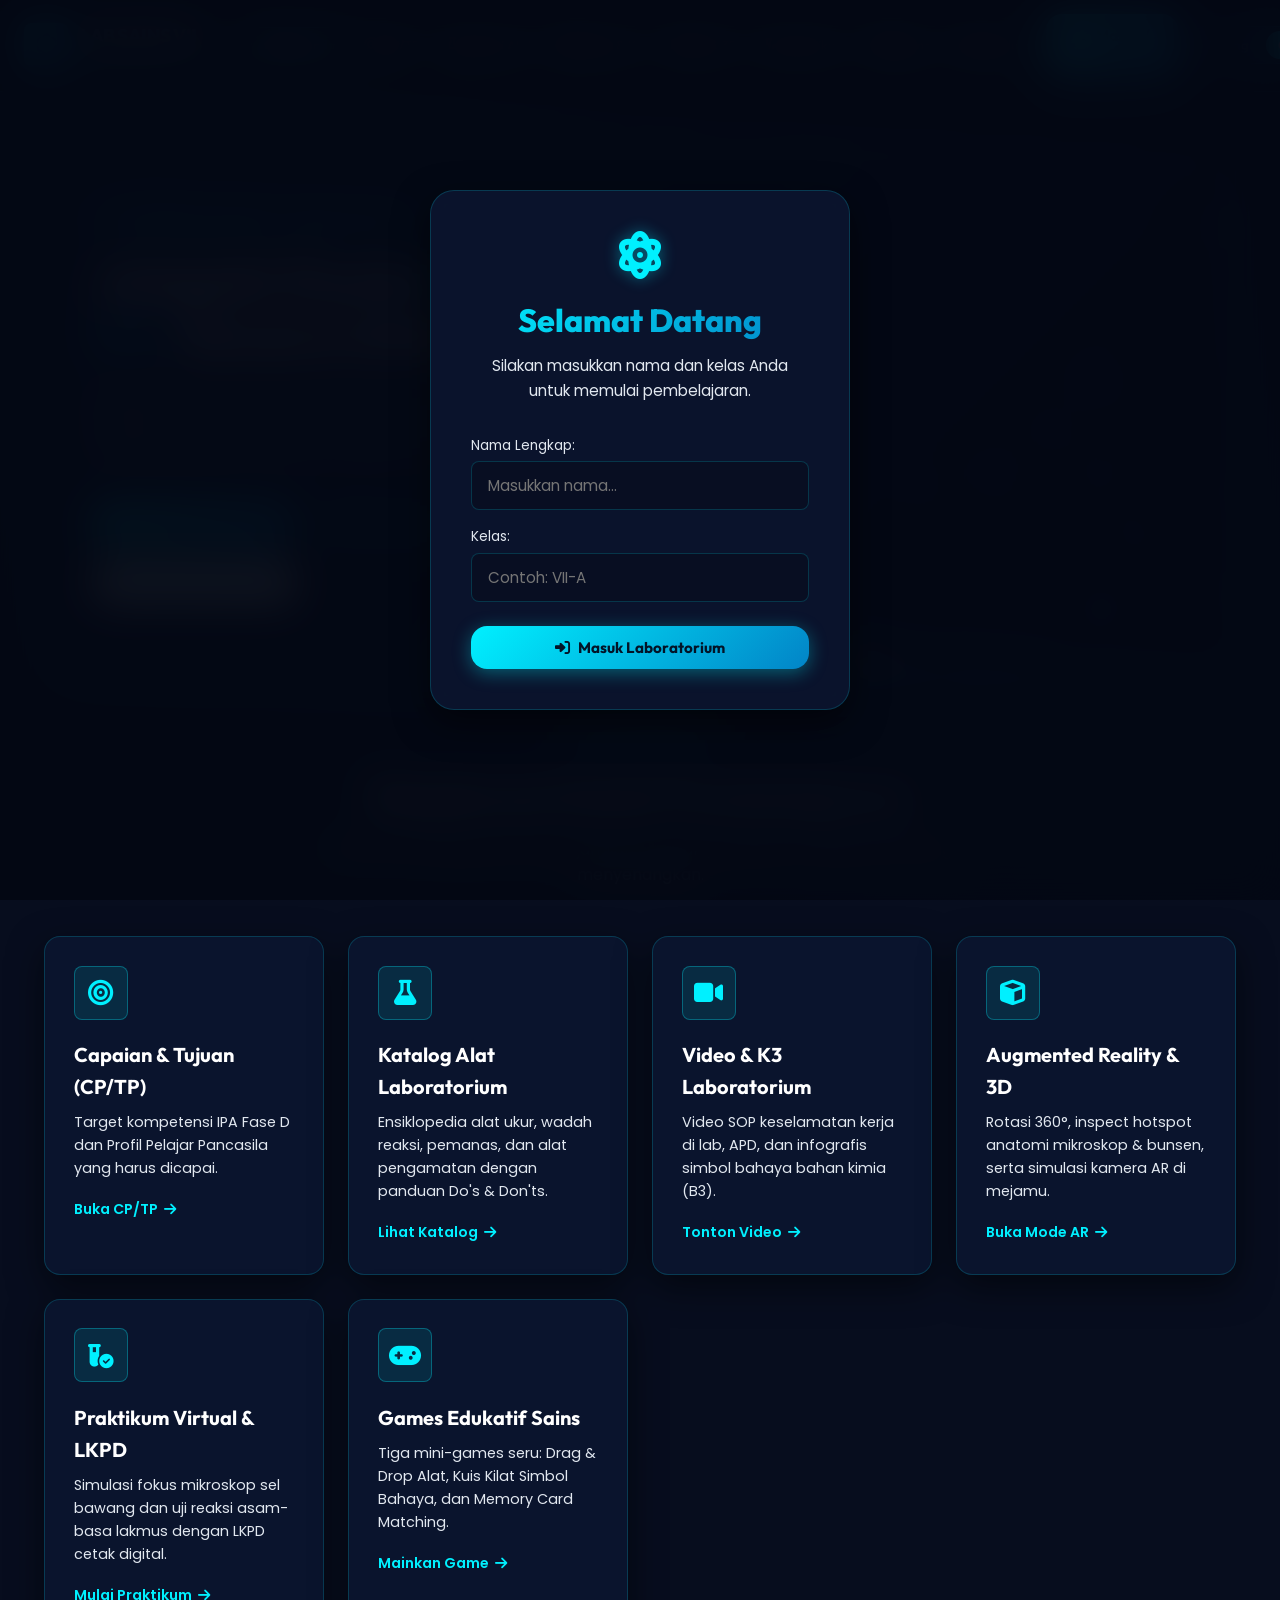
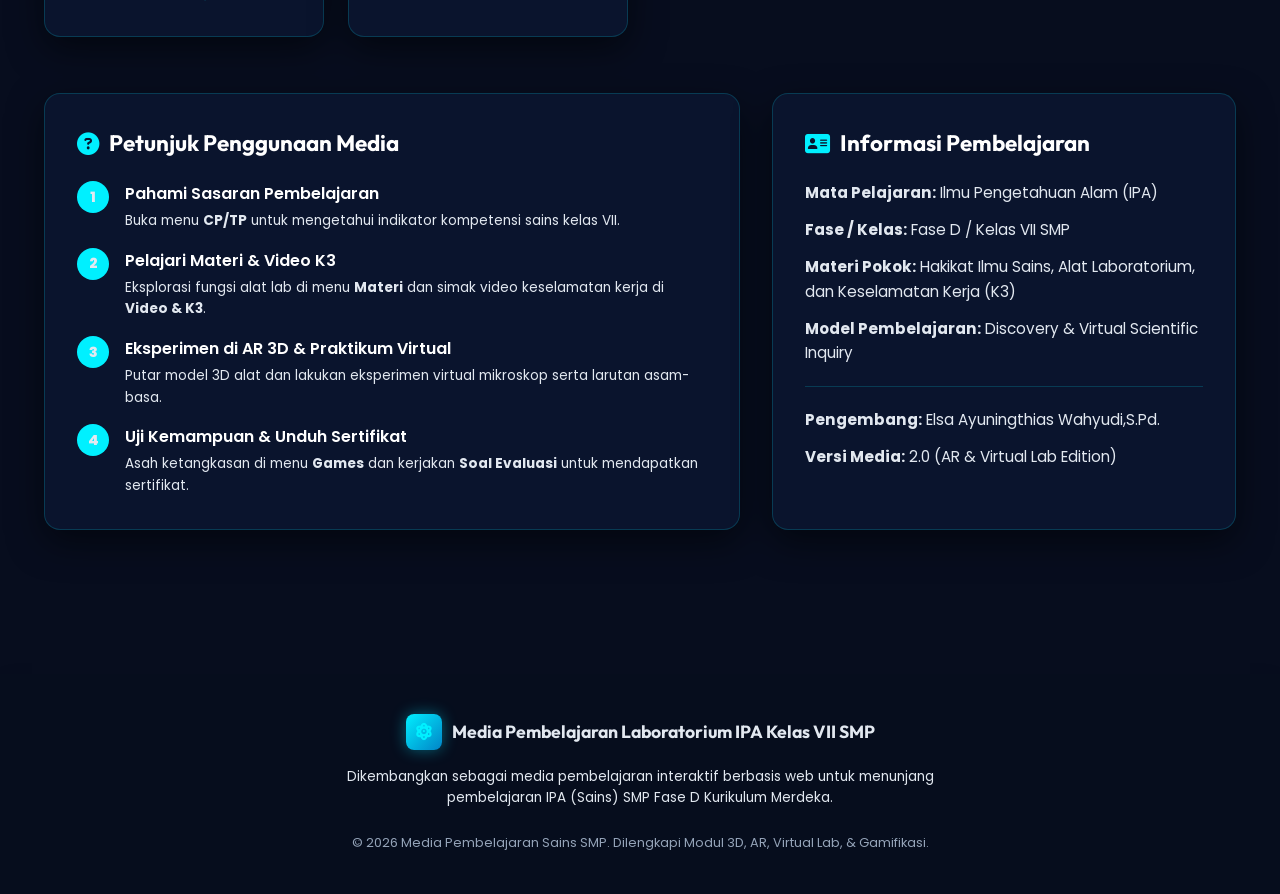
==== commit b06d6605: "testing" ====
--- a/project_eca FIX/index.html
+++ b/project_eca FIX/index.html
@@ -1418,16 +1418,17 @@
               <!-- Frog Character on Bottom Lilypad -->
               <div class="frog-character-container">
                 <div class="frog-character" id="frog-character">
-                  <svg viewBox="0 0 160 160" width="145" height="145">
+                  <svg viewBox="0 0 200 200" width="150" height="150">
                     <defs>
-                      <radialGradient id="frogSkinGrad" cx="50%" cy="40%" r="60%">
-                        <stop offset="0%" stop-color="#8ee326"/>
-                        <stop offset="65%" stop-color="#72be1c"/>
-                        <stop offset="100%" stop-color="#3d7208"/>
+                      <radialGradient id="frogSkinGrad" cx="50%" cy="35%" r="65%">
+                        <stop offset="0%" stop-color="#8ce12b"/>
+                        <stop offset="60%" stop-color="#72be1c"/>
+                        <stop offset="100%" stop-color="#41770b"/>
                       </radialGradient>
-                      <radialGradient id="frogThighGrad" cx="40%" cy="40%" r="60%">
+                      <radialGradient id="frogThighGrad" cx="40%" cy="30%" r="70%">
                         <stop offset="0%" stop-color="#84d926"/>
-                        <stop offset="100%" stop-color="#376807"/>
+                        <stop offset="70%" stop-color="#65a815"/>
+                        <stop offset="100%" stop-color="#345e08"/>
                       </radialGradient>
                       <linearGradient id="frogPackGrad" x1="0%" y1="0%" x2="0%" y2="100%">
                         <stop offset="0%" stop-color="#a855f7"/>
@@ -1439,48 +1440,48 @@
                       </linearGradient>
                     </defs>
 
-                    <!-- REAR HIND LEGS & WEBBED TOES -->
-                    <g stroke="#1d3e09" stroke-width="2.6" stroke-linejoin="round" stroke-linecap="round">
-                      <!-- Left Rear Leg & Foot -->
-                      <path d="M44 100 C30 96, 14 108, 16 122 C17 127, 8 132, 10 138 C13 144, 21 140, 24 135 C25 143, 33 146, 38 140 C43 133, 40 125, 46 116 Z" fill="url(#frogThighGrad)"/>
-                      <!-- Right Rear Leg & Foot -->
-                      <path d="M116 100 C130 96, 146 108, 144 122 C143 127, 152 132, 150 138 C147 144, 139 140, 136 135 C135 143, 127 146, 122 140 C117 133, 120 125, 114 116 Z" fill="url(#frogThighGrad)"/>
+                    <!-- REAR LEGS & WEBBED TOES (Resting on leaf) -->
+                    <g stroke="#183606" stroke-width="3" stroke-linecap="round" stroke-linejoin="round">
+                      <!-- Left Rear Leg -->
+                      <path d="M60 125 C40 120, 22 132, 25 150 C26 156, 12 162, 16 170 C20 178, 30 172, 34 164 C36 174, 46 178, 52 170 C58 160, 52 148, 68 142 Z" fill="url(#frogThighGrad)"/>
+                      <!-- Right Rear Leg -->
+                      <path d="M140 125 C160 120, 178 132, 175 150 C174 156, 188 162, 184 170 C180 178, 170 172, 166 164 C164 174, 154 178, 148 170 C142 160, 148 148, 132 142 Z" fill="url(#frogThighGrad)"/>
 
                       <!-- FRONT ARMS & WEBBED HANDS REACHING FORWARD -->
                       <!-- Left Hand -->
-                      <path d="M52 64 C40 56, 26 44, 28 32 C30 26, 18 30, 20 22 C22 15, 30 20, 33 28 C37 18, 45 20, 47 30 C50 38, 44 46, 54 56 Z" fill="url(#frogSkinGrad)"/>
+                      <path d="M70 80 C56 70, 36 55, 38 40 C40 32, 24 38, 26 26 C28 16, 38 24, 42 34 C48 20, 58 24, 60 36 C64 48, 58 60, 72 74 Z" fill="url(#frogSkinGrad)"/>
                       <!-- Right Hand -->
-                      <path d="M108 64 C120 56, 134 44, 132 32 C130 26, 142 30, 140 22 C138 15, 130 20, 127 28 C123 18, 115 20, 113 30 C110 38, 116 46, 106 56 Z" fill="url(#frogSkinGrad)"/>
-
-                      <!-- MAIN BODY (Back View) -->
-                      <path d="M54 68 C44 84, 44 116, 58 130 C68 140, 92 140, 102 130 C116 116, 116 84, 106 68 C96 58, 64 58, 54 68 Z" fill="url(#frogSkinGrad)"/>
-
-                      <!-- HEAD (Looking Up) -->
-                      <ellipse cx="80" cy="54" rx="34" ry="24" fill="url(#frogSkinGrad)"/>
-
-                      <!-- EYES (Bulging Upward) -->
-                      <ellipse cx="61" cy="36" rx="14" ry="12" fill="#ffffff"/>
-                      <ellipse cx="99" cy="36" rx="14" ry="12" fill="#ffffff"/>
+                      <path d="M130 80 C144 70, 164 55, 162 40 C160 32, 176 38, 174 26 C172 16, 162 24, 158 34 C152 20, 142 24, 140 36 C136 48, 142 60, 128 74 Z" fill="url(#frogSkinGrad)"/>
+
+                      <!-- FROG BODY (Back View) -->
+                      <path d="M68 85 C55 105, 54 145, 72 164 C84 176, 116 176, 128 164 C146 145, 145 105, 132 85 C120 72, 80 72, 68 85 Z" fill="url(#frogSkinGrad)"/>
+
+                      <!-- FROG HEAD (Looking Upwards) -->
+                      <ellipse cx="100" cy="68" rx="44" ry="30" fill="url(#frogSkinGrad)"/>
+
+                      <!-- BIG BULGING EYES (Protruding Upwards) -->
+                      <ellipse cx="76" cy="45" rx="18" ry="15" fill="#ffffff"/>
+                      <ellipse cx="124" cy="45" rx="18" ry="15" fill="#ffffff"/>
+
+                      <!-- PUPILS LOOKING UPWARDS -->
+                      <ellipse cx="76" cy="39" rx="9" ry="9" fill="#0f172a"/>
+                      <ellipse cx="124" cy="39" rx="9" ry="9" fill="#0f172a"/>
+                      <!-- Eye highlights -->
+                      <circle cx="80" cy="36" r="3" fill="#ffffff"/>
+                      <circle cx="128" cy="36" r="3" fill="#ffffff"/>
+                    </g>
+
+                    <!-- PURPLE BACKPACK WITH 'e' BADGE -->
+                    <path d="M78 86 C72 98, 70 114, 74 132" stroke="url(#frogStrapGrad)" stroke-width="8" stroke-linecap="round" fill="none"/>
+                    <path d="M122 86 C128 98, 130 114, 126 132" stroke="url(#frogStrapGrad)" stroke-width="8" stroke-linecap="round" fill="none"/>
+
+                    <g filter="drop-shadow(0 5px 8px rgba(0,0,0,0.4))">
+                      <rect x="66" y="98" width="68" height="58" rx="20" fill="url(#frogPackGrad)" stroke="#4c1d95" stroke-width="3.5"/>
+                      <rect x="74" y="93" width="52" height="12" rx="6" fill="#6b21a8" stroke="#4c1d95" stroke-width="2.5"/>
                       
-                      <!-- Pupils Looking Upwards -->
-                      <ellipse cx="61" cy="32" rx="7" ry="7" fill="#0f172a"/>
-                      <ellipse cx="99" cy="32" rx="7" ry="7" fill="#0f172a"/>
-                      <!-- Glare / Catchlight -->
-                      <circle cx="64" cy="29" r="2.2" fill="#ffffff"/>
-                      <circle cx="102" cy="29" r="2.2" fill="#ffffff"/>
-                    </g>
-
-                    <!-- PURPLE BACKPACK WITH EMBLEM 'e' -->
-                    <path d="M62 70 C58 78, 56 90, 58 104" stroke="url(#frogStrapGrad)" stroke-width="6" stroke-linecap="round" fill="none"/>
-                    <path d="M98 70 C102 78, 104 90, 102 104" stroke="url(#frogStrapGrad)" stroke-width="6" stroke-linecap="round" fill="none"/>
-
-                    <g filter="drop-shadow(0 4px 6px rgba(0,0,0,0.35))">
-                      <rect x="52" y="80" width="56" height="48" rx="16" fill="url(#frogPackGrad)" stroke="#4c1d95" stroke-width="3"/>
-                      <rect x="58" y="76" width="44" height="10" rx="5" fill="#6b21a8" stroke="#4c1d95" stroke-width="2"/>
-                      
-                      <!-- Lime Green 'e' Badge -->
-                      <rect x="64" y="92" width="32" height="26" rx="8" fill="#84cc16" stroke="#2d4a0f" stroke-width="2"/>
-                      <text x="80" y="112" font-family="'Poppins', 'Arial Rounded MT Bold', sans-serif" font-weight="900" font-size="22" fill="#ffffff" text-anchor="middle">e</text>
+                      <!-- Light-Green 'e' Emblem -->
+                      <rect x="80" y="112" width="40" height="32" rx="10" fill="#84cc16" stroke="#224408" stroke-width="2.5"/>
+                      <text x="100" y="136" font-family="'Poppins', 'Arial Rounded MT Bold', sans-serif" font-weight="900" font-size="26" fill="#ffffff" text-anchor="middle">e</text>
                     </g>
                   </svg>
                 </div>
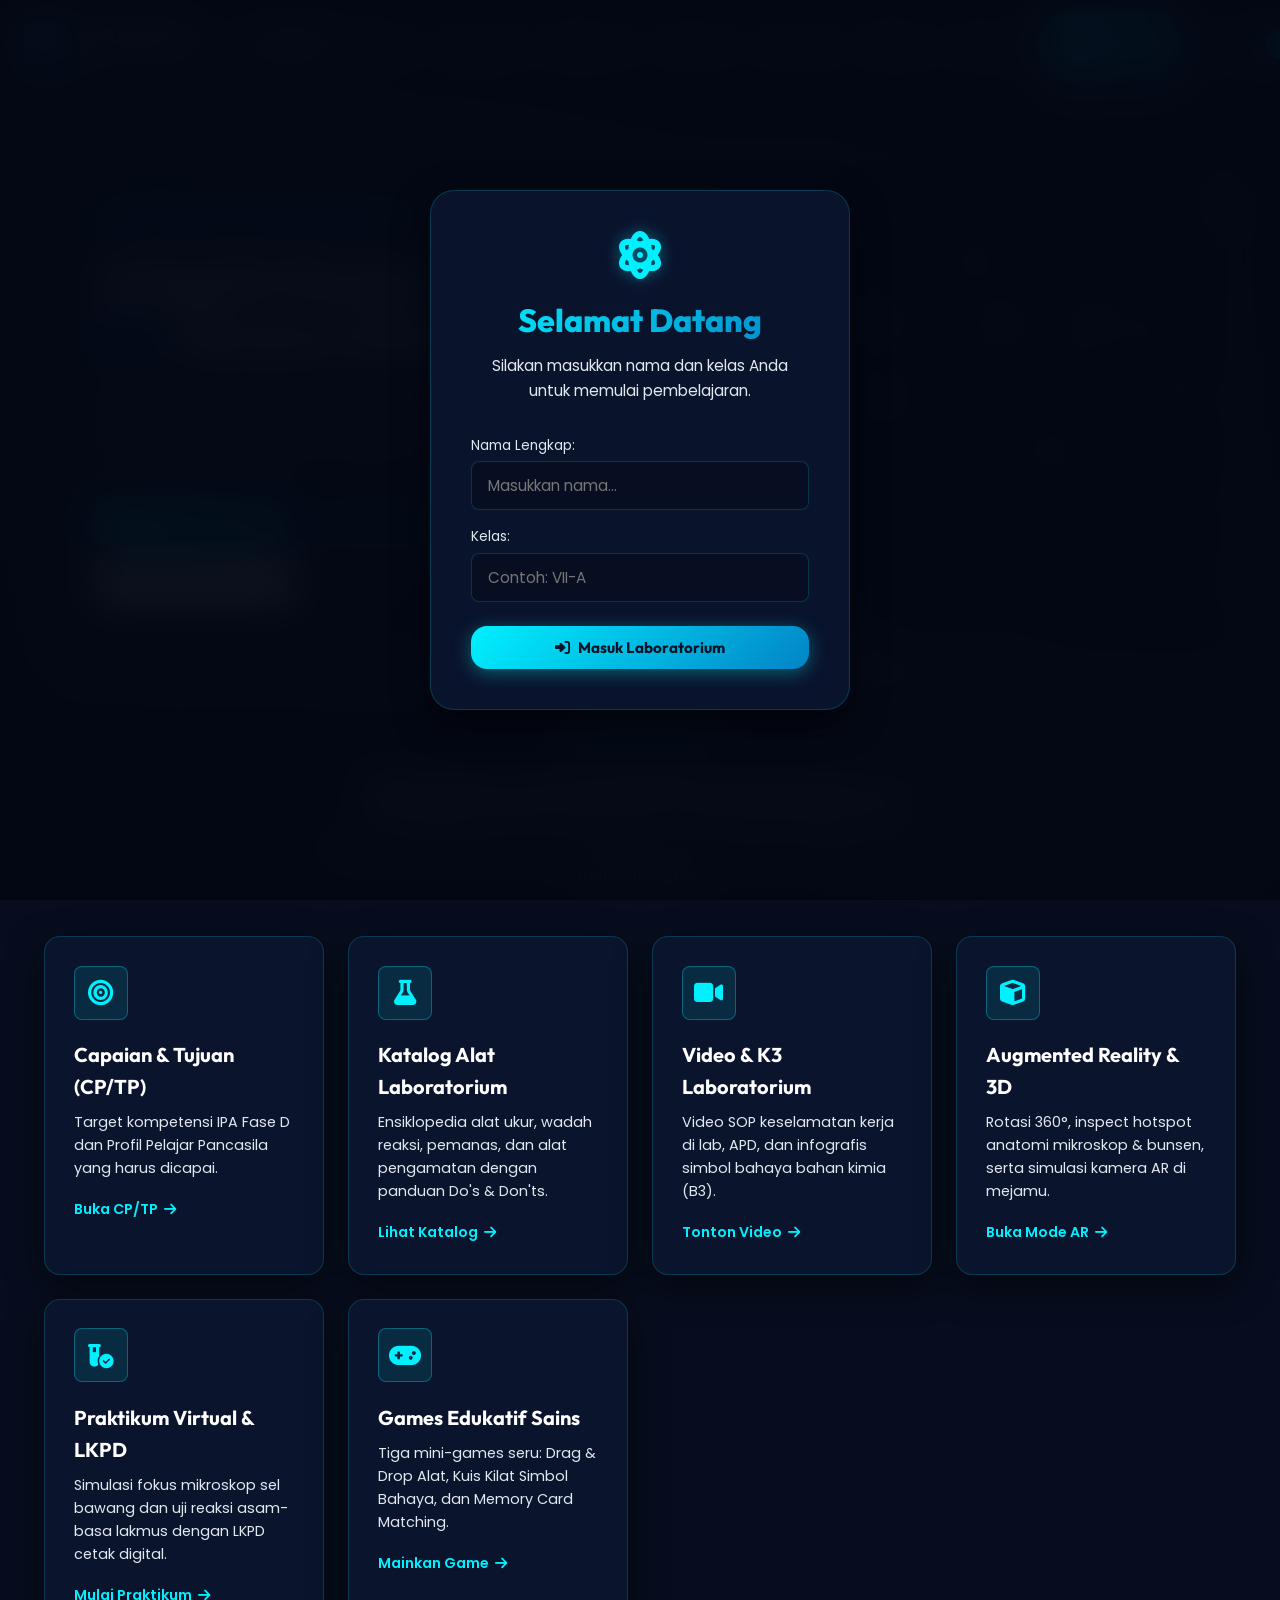
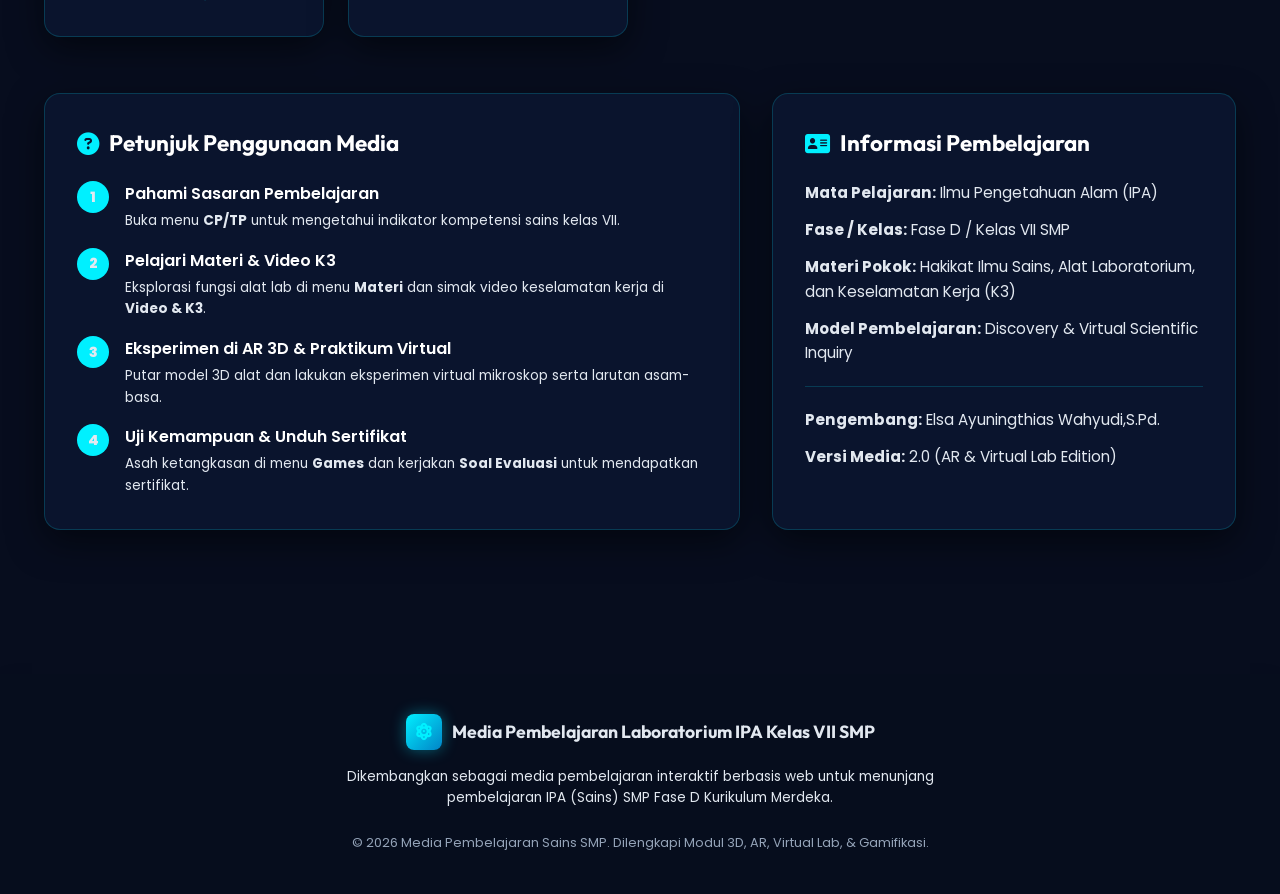
==== commit 9274d6c2: "testing" ====
--- a/project_eca FIX/index.html
+++ b/project_eca FIX/index.html
@@ -1376,14 +1376,18 @@
           <div class="froggy-game-wrapper" id="froggy-game-wrapper">
             <!-- Top Green Header Bar -->
             <div class="froggy-header">
-              <div class="froggy-lives">
-                LIVES ❤️ <strong id="froggy-lives-count">3</strong>
+              <div class="froggy-badge-box">
+                <span class="froggy-badge-label">LIVES</span>
+                <i class="fa-solid fa-heart" style="color: #ffffff;"></i>
+                <strong id="froggy-lives-count">4</strong>
               </div>
               <div class="froggy-title">
-                Hakikat Ilmu Sains dan Metode Ilmiah
-              </div>
-              <div class="froggy-score">
-                SCORE 🪙 <strong id="froggy-score-count">0</strong>
+                Kuis Alat Laboratorium IPA
+              </div>
+              <div class="froggy-badge-box">
+                <span class="froggy-badge-label">SCORE</span>
+                <span class="educaplay-coin">ⓔ</span>
+                <strong id="froggy-score-count">0</strong>
               </div>
             </div>
 
@@ -1493,14 +1497,14 @@
                 <div class="froggy-timer-box">
                   <div class="timer-circle" id="froggy-q-badge-bottom">1</div>
                   <div class="timer-bar">
-                    <span id="froggy-timer-text">00:20</span>
+                    <span id="froggy-timer-text">00:45</span>
                   </div>
+                  <button class="froggy-ctrl-btn" onclick="window.toggleAudio()" title="Pengaturan Audio">
+                    <i class="fa-solid fa-sliders"></i>
+                  </button>
                 </div>
 
                 <div class="froggy-action-btns">
-                  <button class="froggy-ctrl-btn" onclick="window.toggleAudio()" title="Musik Latar">
-                    <i class="fa-solid fa-volume-high"></i>
-                  </button>
                   <button class="froggy-ctrl-btn" onclick="window.labGames.toggleFroggyFullscreen()" title="Layar Penuh">
                     <i class="fa-solid fa-expand"></i>
                   </button>
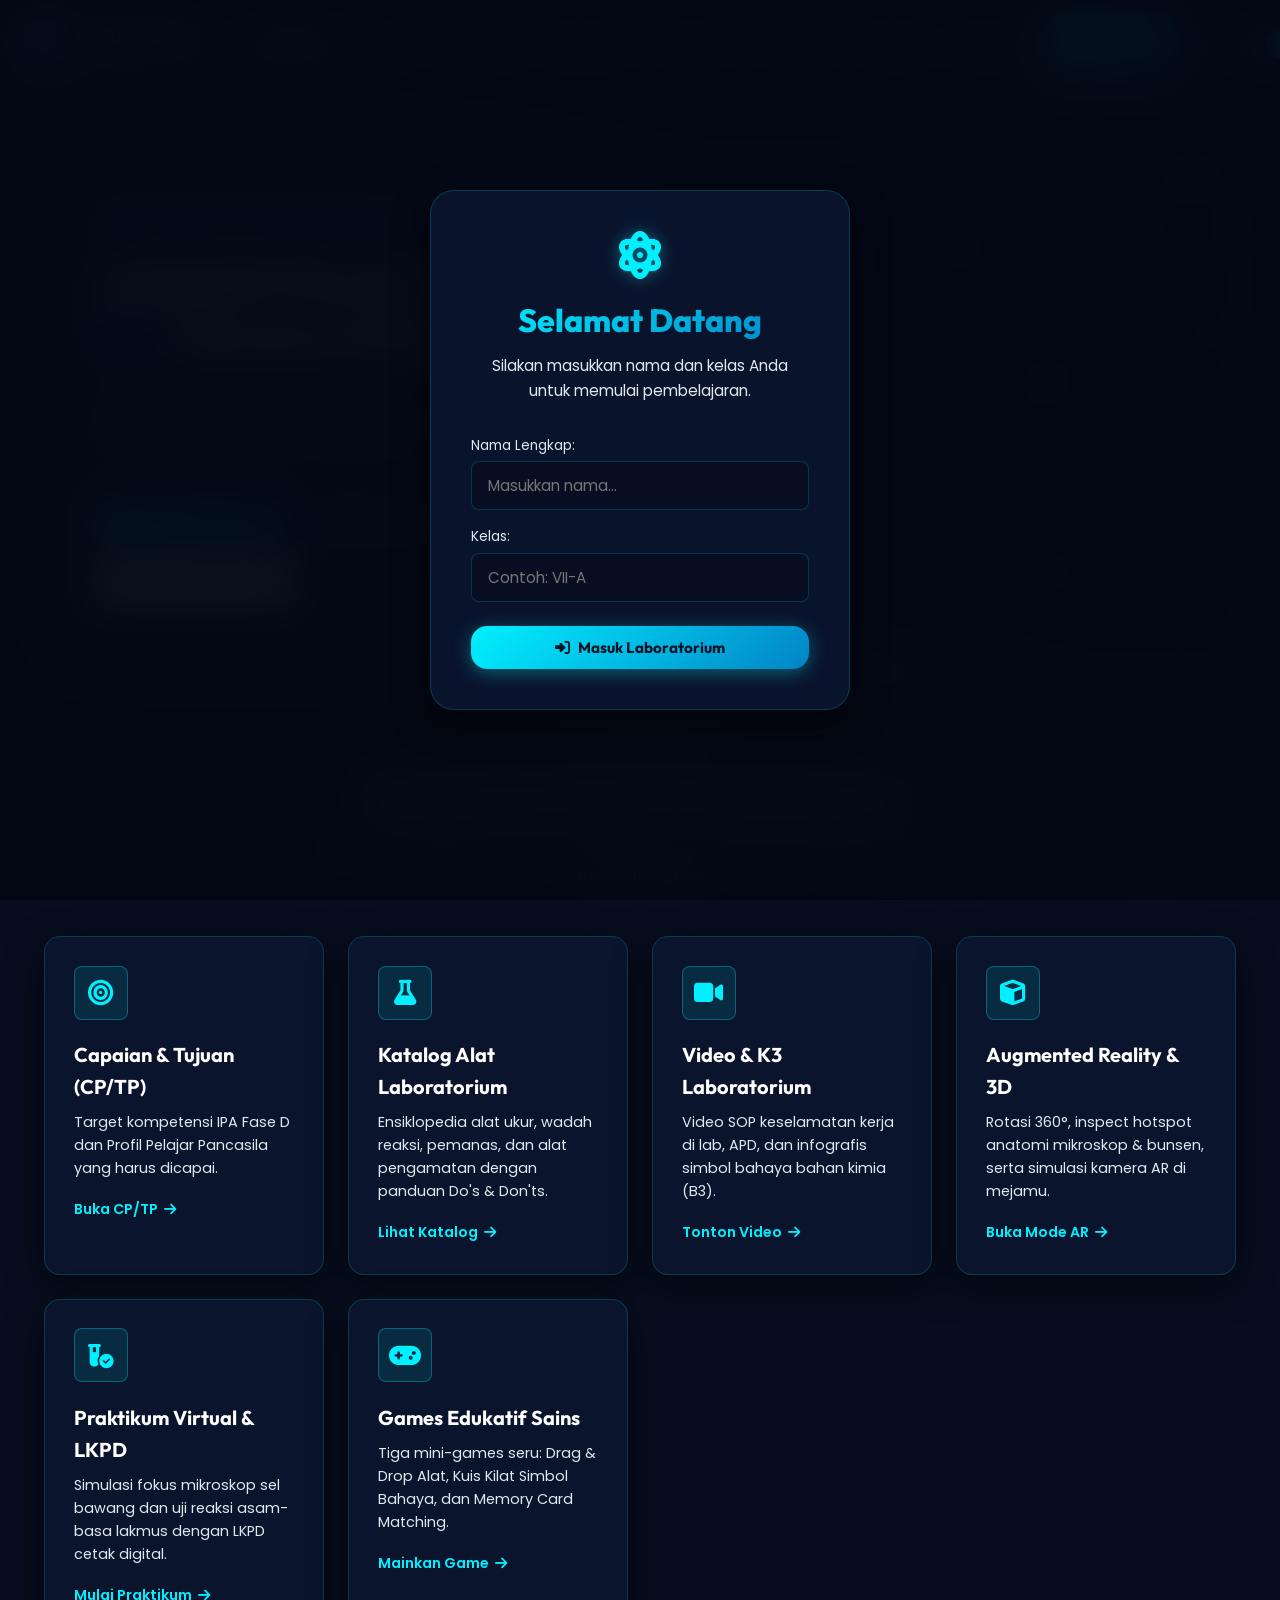
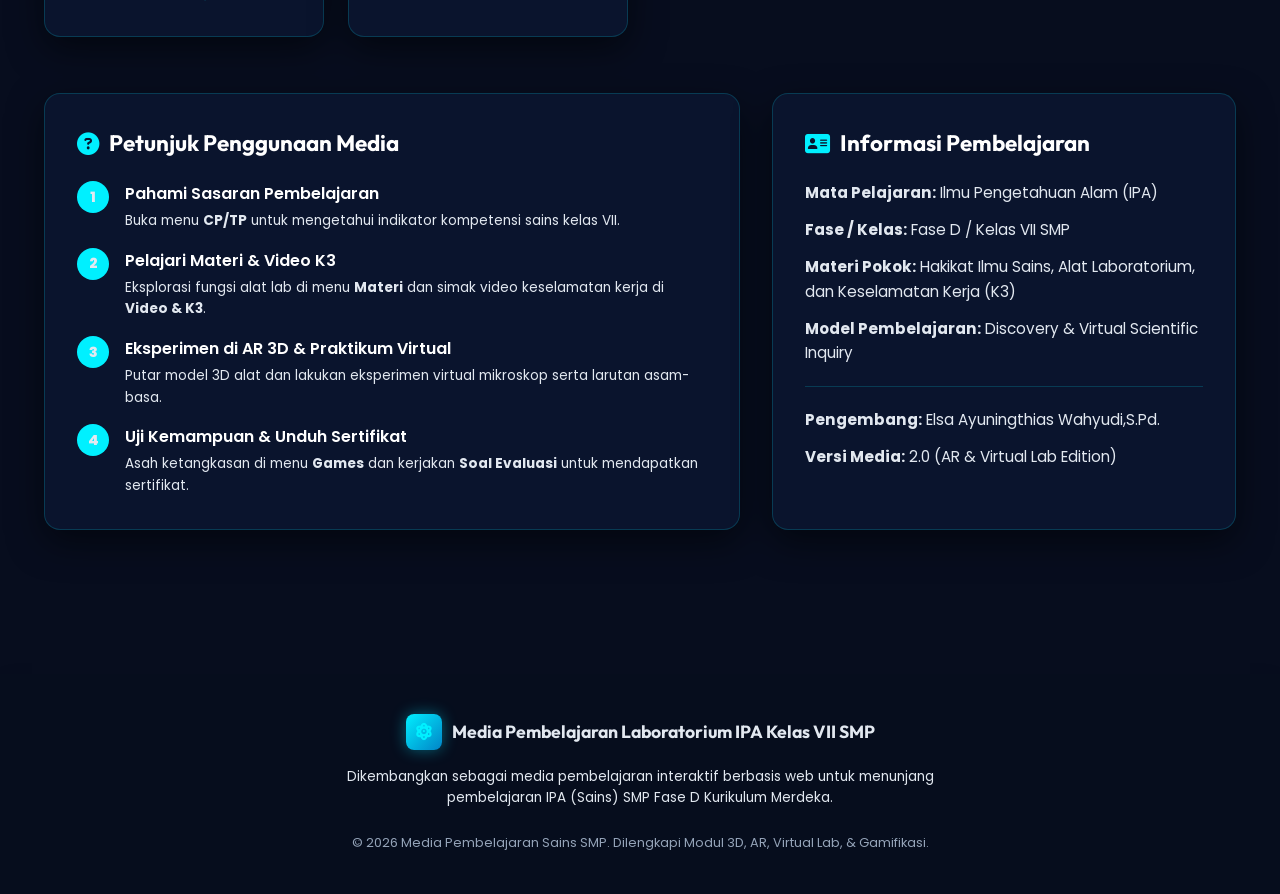
==== commit f4b0b7c2: "testing" ====
--- a/project_eca FIX/index.html
+++ b/project_eca FIX/index.html
@@ -1421,71 +1421,150 @@
 
               <!-- Frog Character on Bottom Lilypad -->
               <div class="frog-character-container">
-                <div class="frog-character" id="frog-character">
-                  <svg viewBox="0 0 200 200" width="150" height="150">
+                <div class="frog-character idling" id="frog-character">
+                  <svg viewBox="0 0 200 200" width="160" height="160" class="frog-svg">
                     <defs>
-                      <radialGradient id="frogSkinGrad" cx="50%" cy="35%" r="65%">
-                        <stop offset="0%" stop-color="#8ce12b"/>
-                        <stop offset="60%" stop-color="#72be1c"/>
-                        <stop offset="100%" stop-color="#41770b"/>
+                      <!-- Frog Skin Gradients -->
+                      <radialGradient id="frogSkinGrad" cx="50%" cy="38%" r="62%">
+                        <stop offset="0%" stop-color="#9ce828"/>
+                        <stop offset="45%" stop-color="#7ec819"/>
+                        <stop offset="80%" stop-color="#5fa50f"/>
+                        <stop offset="100%" stop-color="#3d7207"/>
                       </radialGradient>
-                      <radialGradient id="frogThighGrad" cx="40%" cy="30%" r="70%">
-                        <stop offset="0%" stop-color="#84d926"/>
-                        <stop offset="70%" stop-color="#65a815"/>
-                        <stop offset="100%" stop-color="#345e08"/>
+                      <linearGradient id="frogLimbGrad" x1="0%" y1="0%" x2="0%" y2="100%">
+                        <stop offset="0%" stop-color="#9ae527"/>
+                        <stop offset="50%" stop-color="#7ec518"/>
+                        <stop offset="100%" stop-color="#4d8c0c"/>
+                      </linearGradient>
+                      <radialGradient id="frogThighGrad" cx="42%" cy="35%" r="65%">
+                        <stop offset="0%" stop-color="#93e322"/>
+                        <stop offset="65%" stop-color="#69b213"/>
+                        <stop offset="100%" stop-color="#386b06"/>
                       </radialGradient>
+                      <!-- Backpack Purple Gradients -->
                       <linearGradient id="frogPackGrad" x1="0%" y1="0%" x2="0%" y2="100%">
-                        <stop offset="0%" stop-color="#a855f7"/>
-                        <stop offset="100%" stop-color="#7e22ce"/>
+                        <stop offset="0%" stop-color="#b658f8"/>
+                        <stop offset="40%" stop-color="#9328d8"/>
+                        <stop offset="100%" stop-color="#640e9d"/>
                       </linearGradient>
                       <linearGradient id="frogStrapGrad" x1="0%" y1="0%" x2="0%" y2="100%">
-                        <stop offset="0%" stop-color="#6b21a8"/>
-                        <stop offset="100%" stop-color="#581c87"/>
+                        <stop offset="0%" stop-color="#841fc5"/>
+                        <stop offset="100%" stop-color="#550b85"/>
                       </linearGradient>
+                      <!-- Badge Lime Green -->
+                      <linearGradient id="frogBadgeGrad" x1="0%" y1="0%" x2="0%" y2="100%">
+                        <stop offset="0%" stop-color="#a3e635"/>
+                        <stop offset="100%" stop-color="#65a30d"/>
+                      </linearGradient>
+                      <!-- Frog Drop Shadow -->
+                      <filter id="frogShadow" x="-20%" y="-20%" width="140%" height="140%">
+                        <feDropShadow dx="0" dy="7" stdDeviation="4.5" flood-color="#081e02" flood-opacity="0.55"/>
+                      </filter>
                     </defs>
 
-                    <!-- REAR LEGS & WEBBED TOES (Resting on leaf) -->
-                    <g stroke="#183606" stroke-width="3" stroke-linecap="round" stroke-linejoin="round">
-                      <!-- Left Rear Leg -->
-                      <path d="M60 125 C40 120, 22 132, 25 150 C26 156, 12 162, 16 170 C20 178, 30 172, 34 164 C36 174, 46 178, 52 170 C58 160, 52 148, 68 142 Z" fill="url(#frogThighGrad)"/>
-                      <!-- Right Rear Leg -->
-                      <path d="M140 125 C160 120, 178 132, 175 150 C174 156, 188 162, 184 170 C180 178, 170 172, 166 164 C164 174, 154 178, 148 170 C142 160, 148 148, 132 142 Z" fill="url(#frogThighGrad)"/>
-
-                      <!-- FRONT ARMS & WEBBED HANDS REACHING FORWARD -->
-                      <!-- Left Hand -->
-                      <path d="M70 80 C56 70, 36 55, 38 40 C40 32, 24 38, 26 26 C28 16, 38 24, 42 34 C48 20, 58 24, 60 36 C64 48, 58 60, 72 74 Z" fill="url(#frogSkinGrad)"/>
-                      <!-- Right Hand -->
-                      <path d="M130 80 C144 70, 164 55, 162 40 C160 32, 176 38, 174 26 C172 16, 162 24, 158 34 C152 20, 142 24, 140 36 C136 48, 142 60, 128 74 Z" fill="url(#frogSkinGrad)"/>
-
-                      <!-- FROG BODY (Back View) -->
-                      <path d="M68 85 C55 105, 54 145, 72 164 C84 176, 116 176, 128 164 C146 145, 145 105, 132 85 C120 72, 80 72, 68 85 Z" fill="url(#frogSkinGrad)"/>
-
-                      <!-- FROG HEAD (Looking Upwards) -->
-                      <ellipse cx="100" cy="68" rx="44" ry="30" fill="url(#frogSkinGrad)"/>
-
-                      <!-- BIG BULGING EYES (Protruding Upwards) -->
-                      <ellipse cx="76" cy="45" rx="18" ry="15" fill="#ffffff"/>
-                      <ellipse cx="124" cy="45" rx="18" ry="15" fill="#ffffff"/>
-
-                      <!-- PUPILS LOOKING UPWARDS -->
-                      <ellipse cx="76" cy="39" rx="9" ry="9" fill="#0f172a"/>
-                      <ellipse cx="124" cy="39" rx="9" ry="9" fill="#0f172a"/>
-                      <!-- Eye highlights -->
-                      <circle cx="80" cy="36" r="3" fill="#ffffff"/>
-                      <circle cx="128" cy="36" r="3" fill="#ffffff"/>
-                    </g>
-
-                    <!-- PURPLE BACKPACK WITH 'e' BADGE -->
-                    <path d="M78 86 C72 98, 70 114, 74 132" stroke="url(#frogStrapGrad)" stroke-width="8" stroke-linecap="round" fill="none"/>
-                    <path d="M122 86 C128 98, 130 114, 126 132" stroke="url(#frogStrapGrad)" stroke-width="8" stroke-linecap="round" fill="none"/>
-
-                    <g filter="drop-shadow(0 5px 8px rgba(0,0,0,0.4))">
-                      <rect x="66" y="98" width="68" height="58" rx="20" fill="url(#frogPackGrad)" stroke="#4c1d95" stroke-width="3.5"/>
-                      <rect x="74" y="93" width="52" height="12" rx="6" fill="#6b21a8" stroke="#4c1d95" stroke-width="2.5"/>
+                    <g filter="url(#frogShadow)">
+                      <!-- 1. HIND LEGS & WEBBED FEET -->
+                      <g stroke="#1e4404" stroke-width="2.6" stroke-linecap="round" stroke-linejoin="round">
+                        <!-- Left Thigh -->
+                        <path d="M72 136 C44 126 24 140 26 160 C28 176 48 184 74 176 C82 173 84 158 84 150 Z" fill="url(#frogThighGrad)"/>
+                        <!-- Left Webbed Toes & Pads -->
+                        <path d="M36 140 C28 132 18 135 20 144 C22 149 16 140 10 147 C14 155 12 153 8 161 C14 167 24 172 34 164 Z" fill="url(#frogLimbGrad)"/>
+                        <circle cx="19" cy="139" r="3.2" fill="#a4f033" stroke="#1e4404" stroke-width="2"/>
+                        <circle cx="10" cy="149" r="3.2" fill="#a4f033" stroke="#1e4404" stroke-width="2"/>
+                        <circle cx="9" cy="162" r="3.2" fill="#a4f033" stroke="#1e4404" stroke-width="2"/>
+
+                        <!-- Right Thigh -->
+                        <path d="M128 136 C156 126 176 140 174 160 C172 176 152 184 126 176 C118 173 116 158 116 150 Z" fill="url(#frogThighGrad)"/>
+                        <!-- Right Webbed Toes & Pads -->
+                        <path d="M164 140 C172 132 182 135 180 144 C178 149 184 140 190 147 C186 155 188 153 192 161 C186 167 176 172 166 164 Z" fill="url(#frogLimbGrad)"/>
+                        <circle cx="181" cy="139" r="3.2" fill="#a4f033" stroke="#1e4404" stroke-width="2"/>
+                        <circle cx="190" cy="149" r="3.2" fill="#a4f033" stroke="#1e4404" stroke-width="2"/>
+                        <circle cx="191" cy="162" r="3.2" fill="#a4f033" stroke="#1e4404" stroke-width="2"/>
+                      </g>
+
+                      <!-- 2. FRONT ARMS & WEBBED HANDS REACHING FORWARD -->
+                      <g stroke="#1e4404" stroke-width="2.6" stroke-linecap="round" stroke-linejoin="round">
+                        <!-- Left Forearm -->
+                        <path d="M72 98 C56 86 42 66 45 42 C46 36 41 34 37 42 C33 54 44 82 64 106 Z" fill="url(#frogLimbGrad)"/>
+                        <!-- Left Hand 3 Webbed Fingers -->
+                        <path d="M45 42 C41 32 31 28 34 22 C37 16 45 23 47 32" fill="url(#frogLimbGrad)"/>
+                        <circle cx="33" cy="21" r="3.4" fill="#a8f238" stroke="#1e4404" stroke-width="2"/>
+                        
+                        <path d="M47 33 C47 22 52 16 56 18 C60 20 56 30 53 36" fill="url(#frogLimbGrad)"/>
+                        <circle cx="57" cy="17" r="3.4" fill="#a8f238" stroke="#1e4404" stroke-width="2"/>
+                        
+                        <path d="M41 44 C33 42 25 46 23 52 C21 57 29 60 37 52" fill="url(#frogLimbGrad)"/>
+                        <circle cx="21" cy="54" r="3.4" fill="#a8f238" stroke="#1e4404" stroke-width="2"/>
+
+                        <!-- Right Forearm -->
+                        <path d="M128 98 C144 86 158 66 155 42 C154 36 159 34 163 42 C167 54 156 82 136 106 Z" fill="url(#frogLimbGrad)"/>
+                        <!-- Right Hand 3 Webbed Fingers -->
+                        <path d="M155 42 C159 32 169 28 166 22 C163 16 155 23 153 32" fill="url(#frogLimbGrad)"/>
+                        <circle cx="167" cy="21" r="3.4" fill="#a8f238" stroke="#1e4404" stroke-width="2"/>
+                        
+                        <path d="M153 33 C153 22 148 16 144 18 C140 20 144 30 147 36" fill="url(#frogLimbGrad)"/>
+                        <circle cx="143" cy="17" r="3.4" fill="#a8f238" stroke="#1e4404" stroke-width="2"/>
+                        
+                        <path d="M159 44 C167 42 175 46 177 52 C179 57 171 60 163 52" fill="url(#frogLimbGrad)"/>
+                        <circle cx="179" cy="54" r="3.4" fill="#a8f238" stroke="#1e4404" stroke-width="2"/>
+                      </g>
+
+                      <!-- 3. FROG TORSO / BODY -->
+                      <path d="M68 94 C56 110 56 146 70 164 C80 174 120 174 130 164 C144 146 144 110 132 94 C122 82 78 82 68 94 Z" fill="url(#frogSkinGrad)" stroke="#1e4404" stroke-width="2.8"/>
+
+                      <!-- 4. FROG HEAD (Dorsal view looking forward/up) -->
+                      <g stroke="#1e4404" stroke-width="2.6" stroke-linejoin="round">
+                        <!-- Head Base Dome -->
+                        <ellipse cx="100" cy="68" rx="42" ry="25" fill="url(#frogSkinGrad)"/>
+                        <!-- Eye Mounds -->
+                        <ellipse cx="78" cy="48" rx="19" ry="16" fill="url(#frogSkinGrad)"/>
+                        <ellipse cx="122" cy="48" rx="19" ry="16" fill="url(#frogSkinGrad)"/>
+                      </g>
+
+                      <!-- 5. BIG BULBOUS GLOSSY EYES (Looking Upwards) -->
+                      <!-- Eyeballs -->
+                      <ellipse cx="78" cy="46" rx="15" ry="13" fill="#ffffff" stroke="#173503" stroke-width="2"/>
+                      <ellipse cx="122" cy="46" rx="15" ry="13" fill="#ffffff" stroke="#173503" stroke-width="2"/>
                       
-                      <!-- Light-Green 'e' Emblem -->
-                      <rect x="80" y="112" width="40" height="32" rx="10" fill="#84cc16" stroke="#224408" stroke-width="2.5"/>
-                      <text x="100" y="136" font-family="'Poppins', 'Arial Rounded MT Bold', sans-serif" font-weight="900" font-size="26" fill="#ffffff" text-anchor="middle">e</text>
+                      <!-- Pupils (Glancing up towards questions) -->
+                      <ellipse cx="78" cy="41" rx="8.5" ry="7.5" fill="#0f172a"/>
+                      <ellipse cx="122" cy="41" rx="8.5" ry="7.5" fill="#0f172a"/>
+
+                      <!-- Specular Catchlights (Shining Eyes) -->
+                      <circle cx="81.5" cy="38.5" r="3.2" fill="#ffffff"/>
+                      <circle cx="125.5" cy="38.5" r="3.2" fill="#ffffff"/>
+                      <circle cx="75" cy="42.5" r="1.3" fill="#ffffff"/>
+                      <circle cx="119" cy="42.5" r="1.3" fill="#ffffff"/>
+
+                      <!-- Upper Eyelid Hoods -->
+                      <path d="M63 43 C68 32 88 32 94 43" fill="none" stroke="#1e4404" stroke-width="3" stroke-linecap="round"/>
+                      <path d="M106 43 C112 32 132 32 137 43" fill="none" stroke="#1e4404" stroke-width="3" stroke-linecap="round"/>
+
+                      <!-- 6. PURPLE BACKPACK WITH 'e' BADGE (Educaplay Official Style) -->
+                      <!-- Backpack Straps -->
+                      <path d="M78 84 C70 96 68 114 72 132" fill="none" stroke="url(#frogStrapGrad)" stroke-width="8.5" stroke-linecap="round"/>
+                      <path d="M78 84 C70 96 68 114 72 132" fill="none" stroke="#3b0764" stroke-width="2" stroke-linecap="round"/>
+
+                      <path d="M122 84 C130 96 132 114 128 132" fill="none" stroke="url(#frogStrapGrad)" stroke-width="8.5" stroke-linecap="round"/>
+                      <path d="M122 84 C130 96 132 114 128 132" fill="none" stroke="#3b0764" stroke-width="2" stroke-linecap="round"/>
+
+                      <!-- Main Purple Pack -->
+                      <g>
+                        <!-- Top Loop Handle -->
+                        <path d="M92 92 C92 84 108 84 108 92" fill="none" stroke="#5b108e" stroke-width="4.5" stroke-linecap="round"/>
+                        <!-- Backpack Body -->
+                        <rect x="68" y="96" width="64" height="54" rx="18" fill="url(#frogPackGrad)" stroke="#3b0764" stroke-width="3"/>
+                        <!-- Top Flap / Pocket Crease -->
+                        <path d="M70 110 Q100 116 130 110" fill="none" stroke="#4c0d7d" stroke-width="2.5" stroke-linecap="round"/>
+                        <rect x="76" y="92" width="48" height="12" rx="6" fill="#9d35e7" stroke="#3b0764" stroke-width="2"/>
+
+                        <!-- Center Lime Green 'e' Badge -->
+                        <ellipse cx="100" cy="128" rx="17" ry="15" fill="url(#frogBadgeGrad)" stroke="#1e4404" stroke-width="2.2"/>
+                        <ellipse cx="100" cy="128" rx="15" ry="13" fill="none" stroke="rgba(255,255,255,0.4)" stroke-width="1.2"/>
+                        
+                        <!-- Bold White 'e' Logo Character -->
+                        <text x="100" y="134" font-family="'Nunito', 'Poppins', 'Arial Rounded MT Bold', sans-serif" font-weight="900" font-size="20" fill="#ffffff" text-anchor="middle" filter="drop-shadow(0 1px 2px rgba(0,0,0,0.5))">e</text>
+                      </g>
                     </g>
                   </svg>
                 </div>
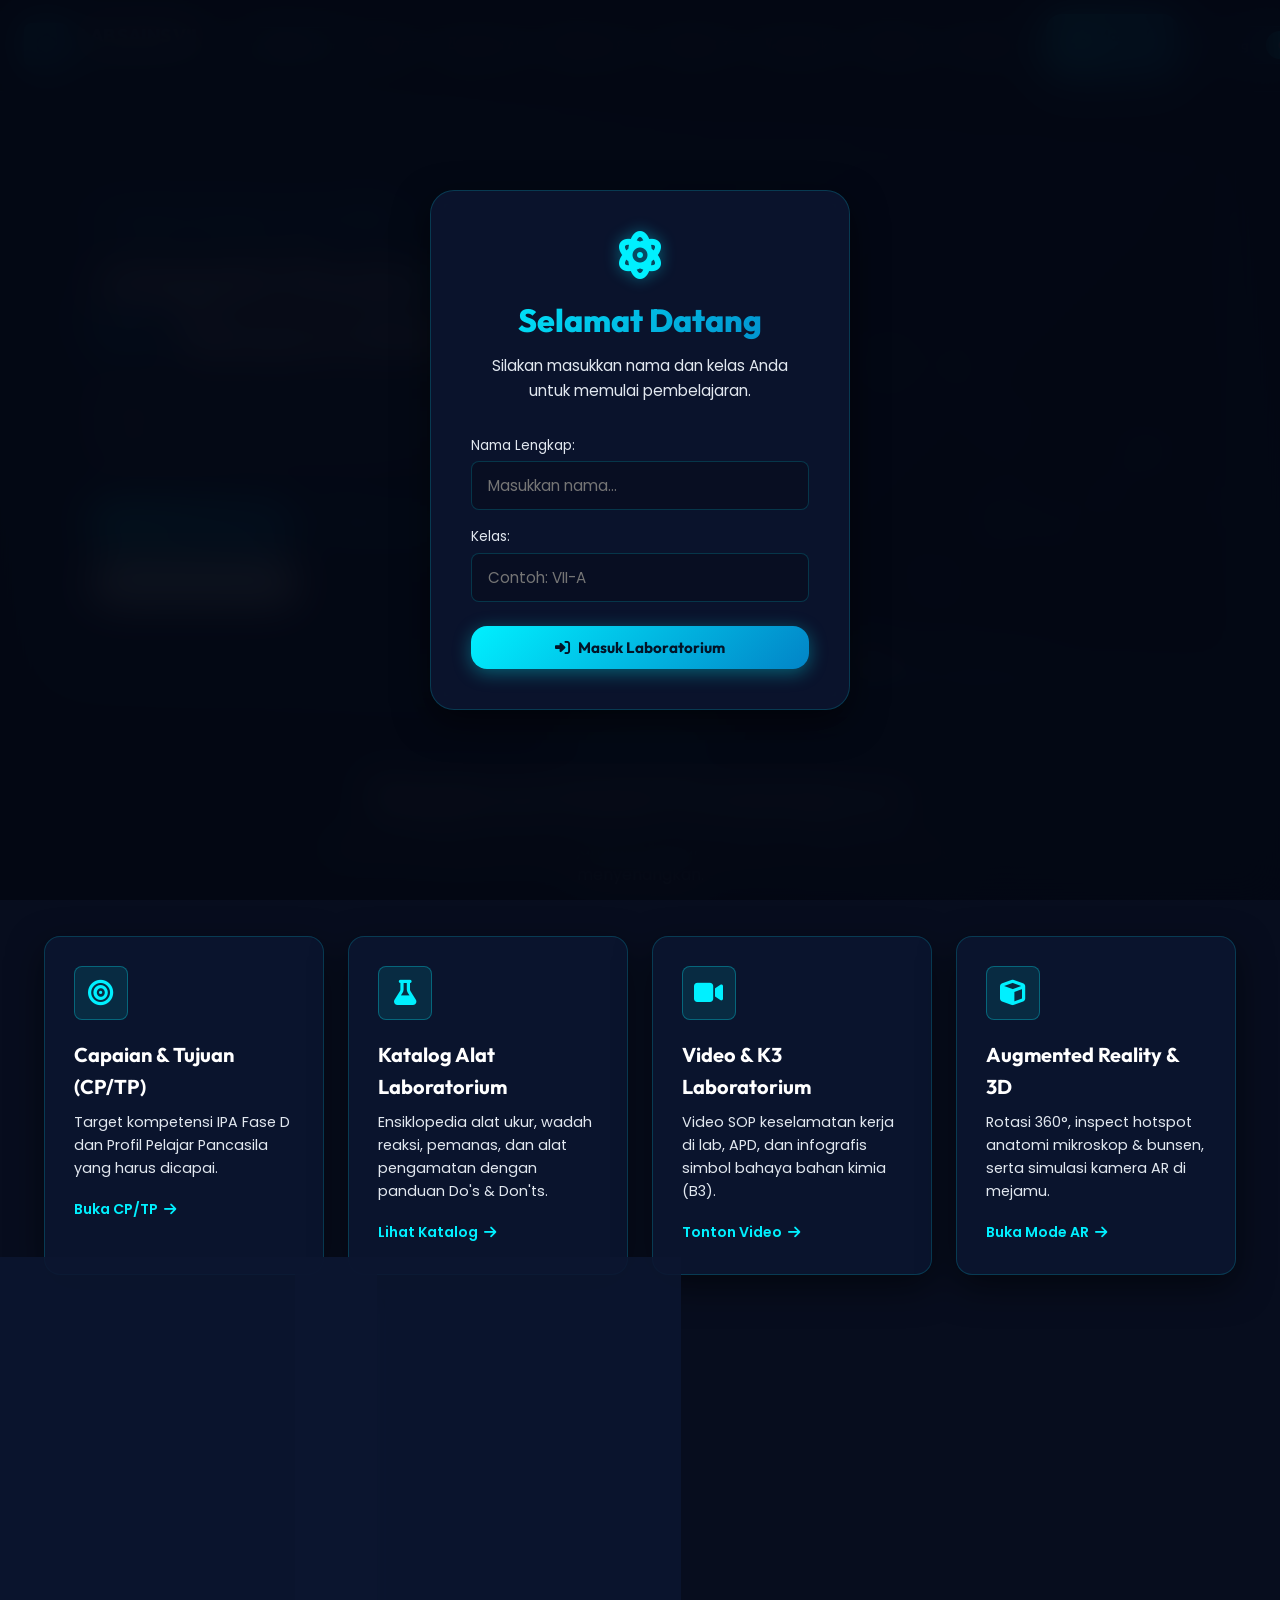
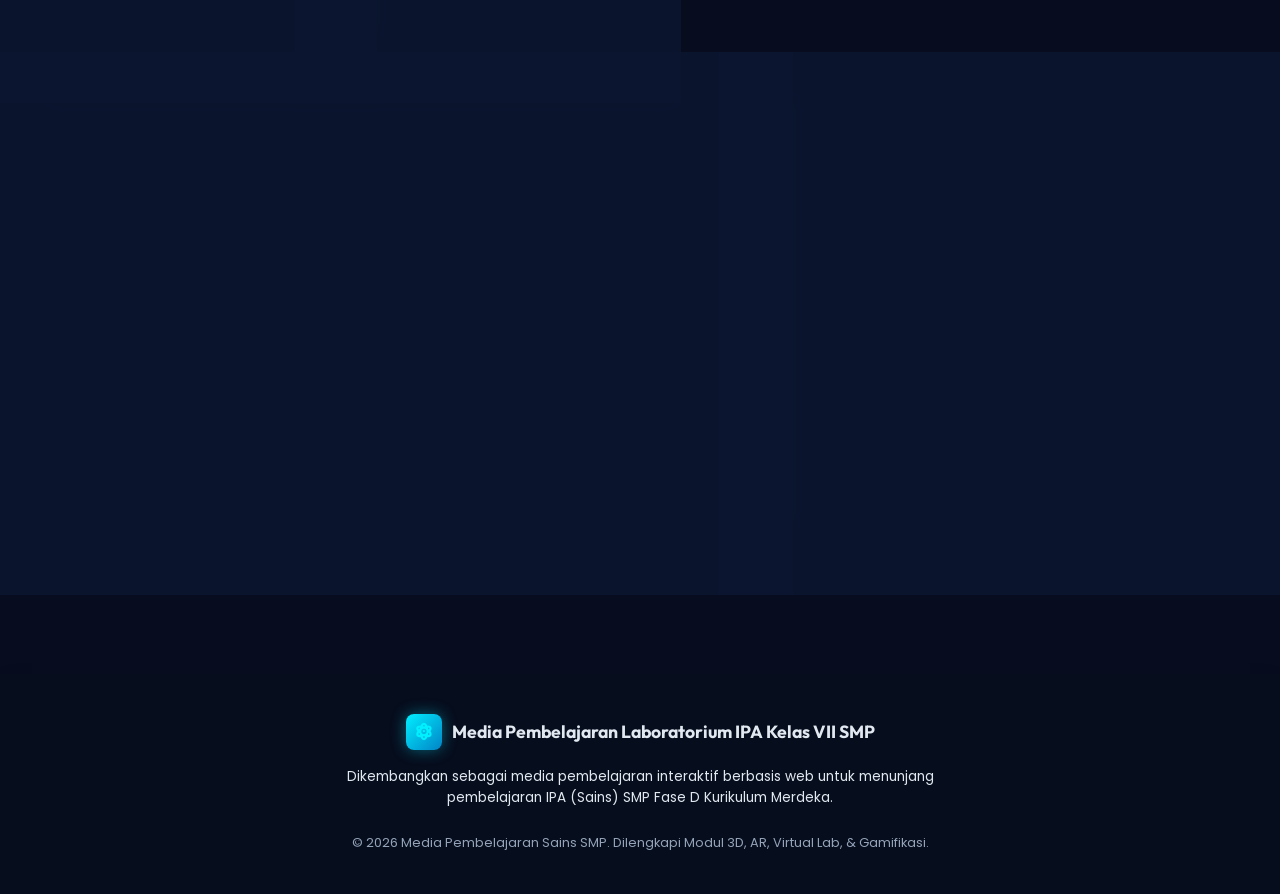
==== commit 05e00ae6: "testing" ====
--- a/project_eca FIX/index.html
+++ b/project_eca FIX/index.html
@@ -31,7 +31,7 @@
   <script src="https://cdn.jsdelivr.net/npm/canvas-confetti@1.6.0/dist/confetti.browser.min.js"></script>
 
   <!-- Custom Stylesheet -->
-  <link rel="stylesheet" href="css/style.css" />
+  <link rel="stylesheet" href="css/style.css?v=2.5" />
 
   <!-- ================= OVERRIDE DUAL THEME & ANIMASI (1 TEMA WARNA SELARAS & TEKS TERANG JELAS) ================= -->
   <style>
@@ -1377,15 +1377,15 @@
             <!-- Top Green Header Bar -->
             <div class="froggy-header">
               <div class="froggy-badge-box">
-                <span class="froggy-badge-label">LIVES</span>
+                <span class="froggy-badge-label">NYAWA</span>
                 <i class="fa-solid fa-heart" style="color: #ffffff;"></i>
-                <strong id="froggy-lives-count">4</strong>
+                <strong id="froggy-lives-count">5</strong>
               </div>
               <div class="froggy-title">
-                Kuis Alat Laboratorium IPA
+                Sains dan Laboratorium IPA
               </div>
               <div class="froggy-badge-box">
-                <span class="froggy-badge-label">SCORE</span>
+                <span class="froggy-badge-label">SKOR</span>
                 <span class="educaplay-coin">ⓔ</span>
                 <strong id="froggy-score-count">0</strong>
               </div>
@@ -1407,7 +1407,7 @@
               <!-- Question Top Card -->
               <div class="froggy-question-container">
                 <div class="froggy-question-badge">
-                  Question: <span id="froggy-q-number">1 / 15</span>
+                  Pertanyaan: <span id="froggy-q-number">1 / 15</span>
                 </div>
                 <div class="froggy-question-box" id="froggy-question-text">
                   <div class="froggy-q-text-body">
@@ -1993,16 +1993,16 @@
   </script>
 
   <!-- App Scripts -->
-  <script src="js/data.js"></script>
-  <script src="js/audio.js"></script>
-  <script src="js/auth.js"></script>
-  <script src="js/dashboard.js"></script>
-  <script src="js/three-models.js"></script>
-  <script src="js/ar-module.js"></script>
-  <script src="js/praktikum.js"></script>
-  <script src="js/games.js"></script>
-  <script src="js/evaluasi.js"></script>
-  <script src="js/app.js"></script>
+  <script src="js/data.js?v=2.5"></script>
+  <script src="js/audio.js?v=2.5"></script>
+  <script src="js/auth.js?v=2.5"></script>
+  <script src="js/dashboard.js?v=2.5"></script>
+  <script src="js/three-models.js?v=2.5"></script>
+  <script src="js/ar-module.js?v=2.5"></script>
+  <script src="js/praktikum.js?v=2.5"></script>
+  <script src="js/games.js?v=2.5"></script>
+  <script src="js/evaluasi.js?v=2.5"></script>
+  <script src="js/app.js?v=2.5"></script>
 
   <!-- ================= LOGIKA DUAL THEME (TERANG / GELAP) ================= -->
   <script>
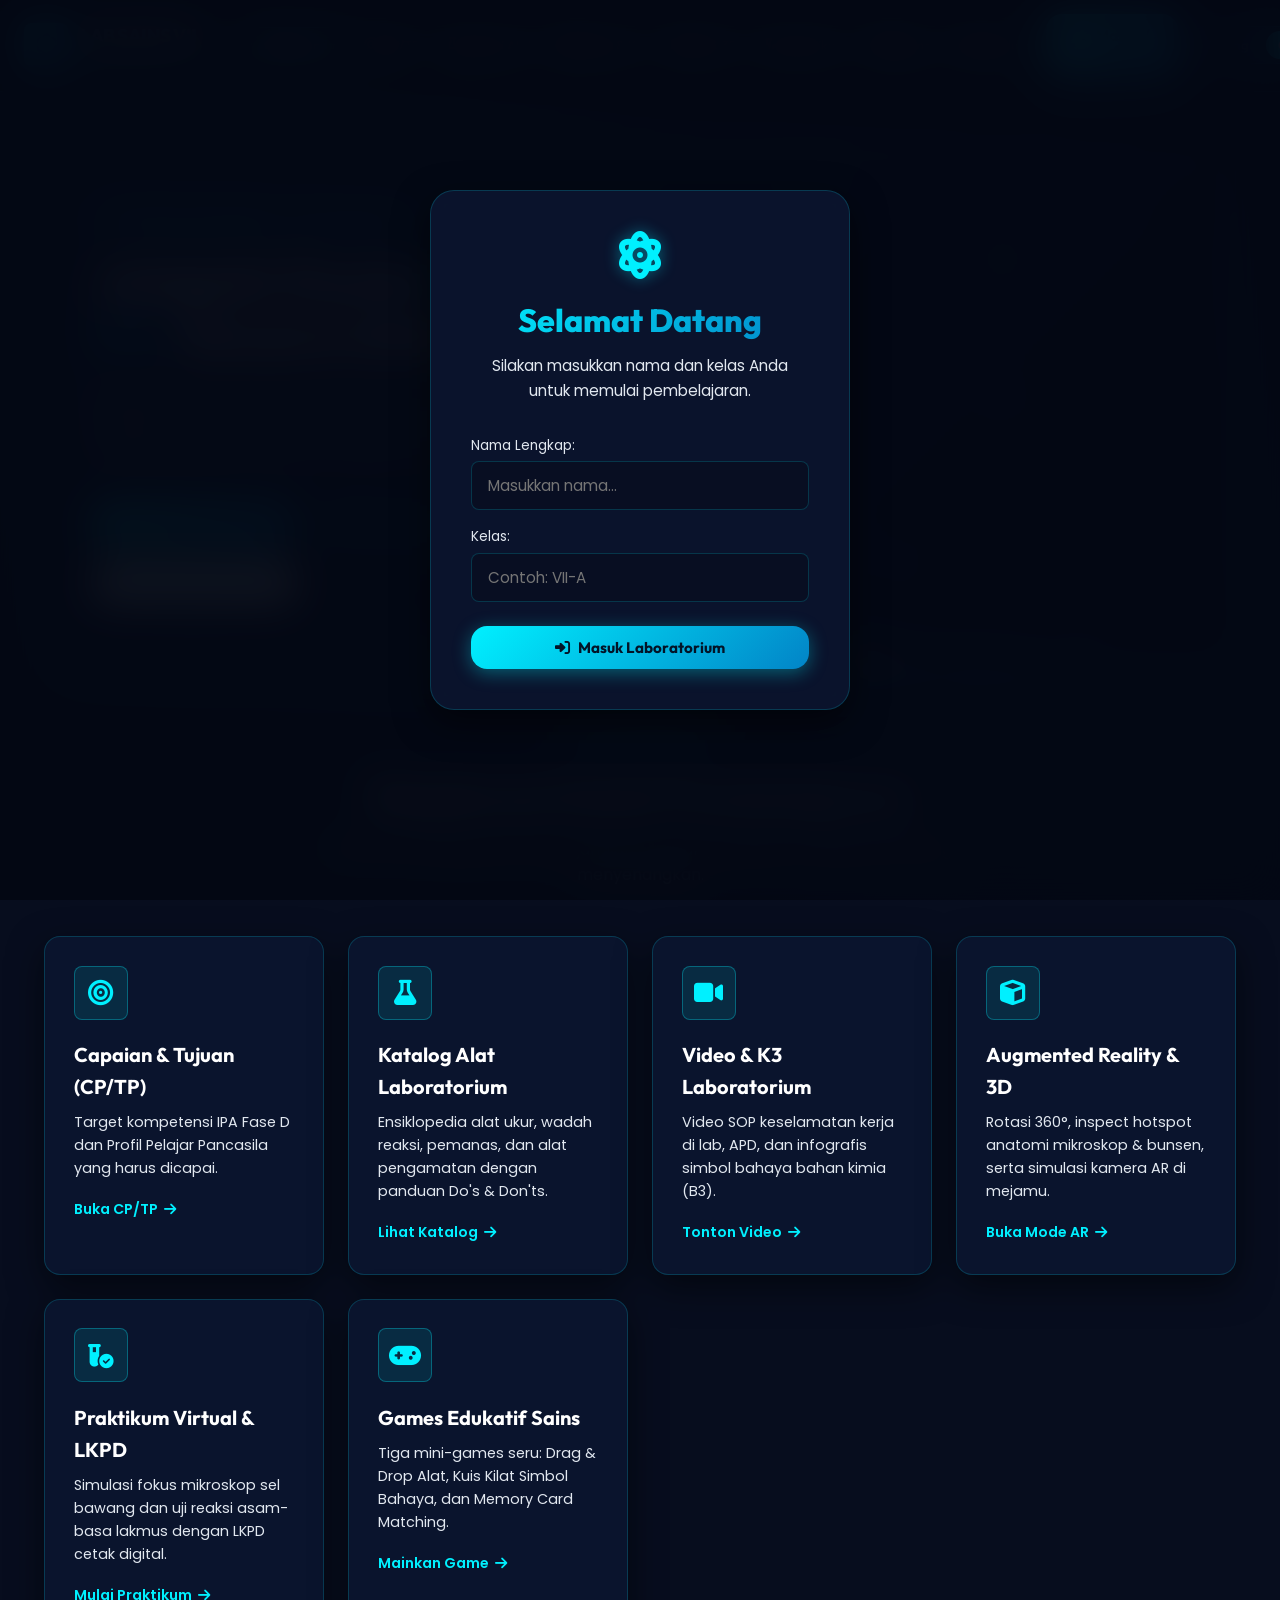
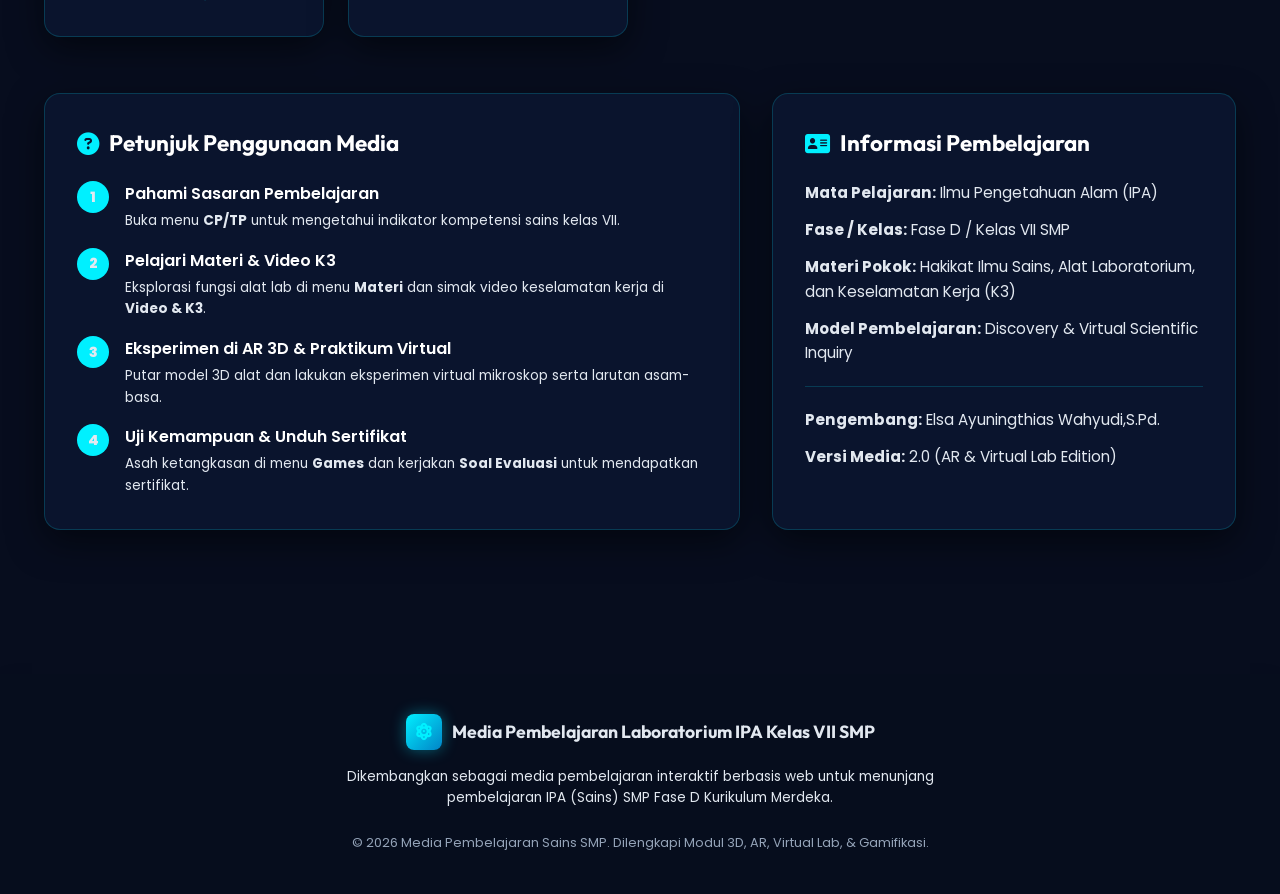
==== commit 8f238f02: "testing" ====
--- a/project_eca FIX/index.html
+++ b/project_eca FIX/index.html
@@ -1800,6 +1800,13 @@
               <div class="metric-label">Total LKPD Masuk</div>
             </div>
           </div>
+          <div class="metric-card glass-box">
+            <div class="metric-icon-box orange"><i class="fa-solid fa-gamepad"></i></div>
+            <div class="metric-info">
+              <div class="metric-num" id="dash-total-games">0</div>
+              <div class="metric-label">Total Gamifikasi Selesai</div>
+            </div>
+          </div>
         </div>
 
         <!-- Dashboard Table Card: Rekap Evaluasi -->
@@ -1845,6 +1852,43 @@
                 </tr>
               </thead>
               <tbody id="dash-eval-tbody"></tbody>
+            </table>
+          </div>
+        </div>
+
+        <!-- Rekap Mini Games & Gamifikasi Sains Section -->
+        <div class="dash-content-container glass-box" style="margin-top: 2rem;">
+          <div class="dash-section-header">
+            <div>
+              <h3><i class="fa-solid fa-gamepad text-cyan"></i> Rekapitulasi Hasil Mini Games & Gamifikasi Sains Siswa</h3>
+              <p style="font-size: 0.88rem; color: var(--text-muted); margin-top: 4px;">Pantau capaian skor, bintang, dan lencana dari 4 mini games laboratorium secara otomatis.</p>
+            </div>
+            <div class="dash-filter-bar">
+              <div class="dash-gametype-chips">
+                <button class="dash-gametype-btn active" data-game="all" onclick="window.labDashboard.filterGameType('all')">Semua Game</button>
+                <button class="dash-gametype-btn" data-game="match" onclick="window.labDashboard.filterGameType('match')">Game 1: Cocokkan</button>
+                <button class="dash-gametype-btn" data-game="symbols" onclick="window.labDashboard.filterGameType('symbols')">Game 2: Simbol K3</button>
+                <button class="dash-gametype-btn" data-game="memory" onclick="window.labDashboard.filterGameType('memory')">Game 3: Memory</button>
+                <button class="dash-gametype-btn" data-game="froggy" onclick="window.labDashboard.filterGameType('froggy')">Game 4: Froggy</button>
+              </div>
+            </div>
+          </div>
+          <div class="dash-table-wrapper">
+            <table class="dash-table">
+              <thead>
+                <tr>
+                  <th width="50" style="text-align: center;">No</th>
+                  <th>Waktu Main</th>
+                  <th>Nama Siswa</th>
+                  <th style="text-align: center;">Kelas</th>
+                  <th>Nama Permainan</th>
+                  <th style="text-align: center;">Skor / Poin</th>
+                  <th>Detail Capaian</th>
+                  <th style="text-align: center;">Predikat Bintang</th>
+                  <th style="text-align: center;">Aksi</th>
+                </tr>
+              </thead>
+              <tbody id="dash-games-tbody"></tbody>
             </table>
           </div>
         </div>
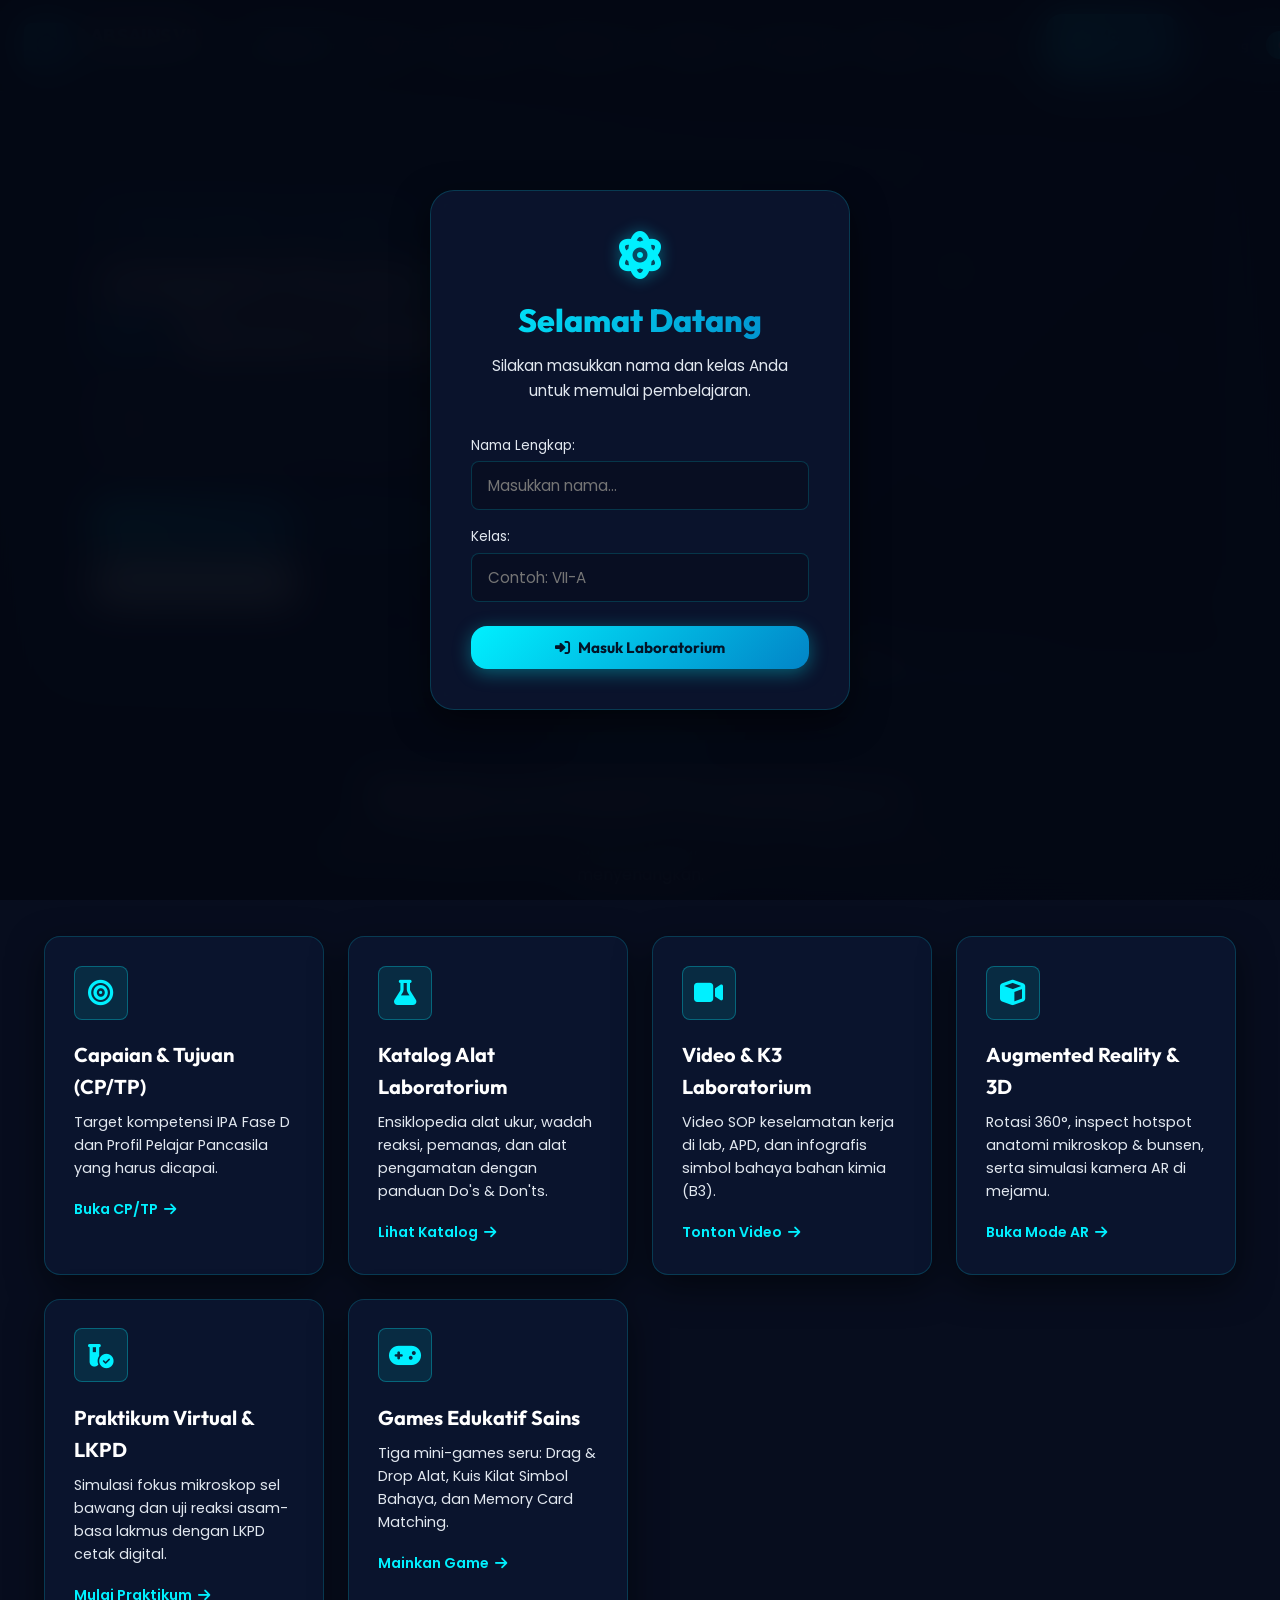
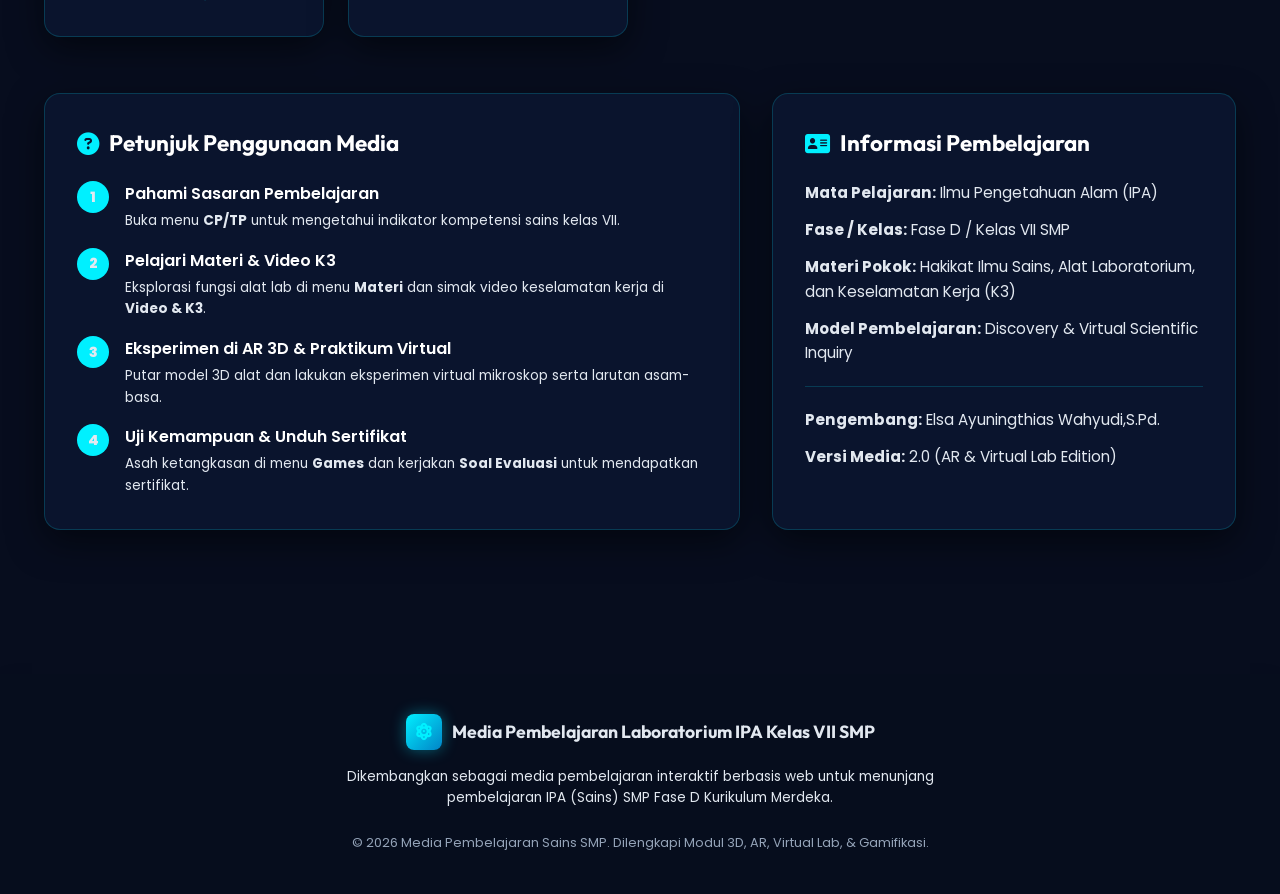
==== commit 3272df8d: "testing" ====
--- a/project_eca FIX/index.html
+++ b/project_eca FIX/index.html
@@ -1269,7 +1269,11 @@
               <span class="badge-accent"><i class="fa-solid fa-file-waveform"></i> Lembar Kerja Digital</span>
               <h3 style="font-family: var(--font-heading); font-size: 1.4rem; margin-top: 0.3rem;">LKPD Hasil Praktikum Siswa</h3>
             </div>
-            <div style="display: flex; gap: 0.8rem; flex-wrap: wrap;">
+            <div style="display: flex; gap: 0.8rem; align-items: center; flex-wrap: wrap;">
+              <span id="lkpd-autosave-status" class="lkpd-autosave-badge"
+                style="display: inline-flex; align-items: center; gap: 6px; font-size: 0.82rem; color: #4ade80; background: rgba(34,197,94,0.12); padding: 5px 12px; border-radius: 6px; border: 1px solid rgba(34,197,94,0.25);">
+                <i class="fa-solid fa-cloud-arrow-up"></i> <span>Tersimpan otomatis ke Dashboard Guru</span>
+              </span>
               <button class="btn btn-primary" onclick="window.virtualLab.submitLKPD()">
                 <i class="fa-solid fa-paper-plane"></i> Kirim LKPD ke Guru
               </button>
@@ -1896,8 +1900,20 @@
         <!-- Rekap LKPD Section -->
         <div class="dash-content-container glass-box" style="margin-top: 2rem;">
           <div class="dash-section-header">
-            <h3><i class="fa-solid fa-file-signature text-cyan"></i> Pengumpulan Lembar Kerja Praktikum (LKPD) Siswa
-            </h3>
+            <div>
+              <h3><i class="fa-solid fa-file-signature text-cyan"></i> Pengumpulan Lembar Kerja Praktikum (LKPD) Siswa</h3>
+              <p style="font-size: 0.88rem; color: var(--text-muted); margin-top: 4px;">Pantau hasil pengamatan mikroskop dan uji larutan asam-basa siswa, tinjau jawaban, serta unduh dokumen hasil praktikum.</p>
+            </div>
+            <div style="display: flex; gap: 0.6rem; flex-wrap: wrap;">
+              <button class="btn btn-primary btn-sm" onclick="window.labDashboard.exportLKPDCSV()"
+                title="Unduh Seluruh Data LKPD dalam Format CSV / Excel">
+                <i class="fa-solid fa-file-excel"></i> Unduh Rekap LKPD (CSV)
+              </button>
+              <button class="btn btn-secondary btn-sm" onclick="window.labDashboard.printAllLKPDReport()"
+                title="Cetak Laporan Rekapitulasi Seluruh LKPD Kelas">
+                <i class="fa-solid fa-print"></i> Cetak Rekap LKPD
+              </button>
+            </div>
           </div>
           <div class="dash-table-wrapper">
             <table class="dash-table">
@@ -1920,6 +1936,76 @@
     </section>
 
   </main>
+
+  <!-- ================= MODAL DETAIL / TINJAU LKPD SISWA ================= -->
+  <div class="modal-overlay" id="lkpd-detail-modal">
+    <div class="modal-container" style="max-width: 820px;">
+      <button class="modal-close-btn" onclick="window.labDashboard.closeLKPDDetailModal()"><i
+          class="fa-solid fa-xmark"></i></button>
+      <div class="modal-body" style="padding: 2.2rem;">
+        <div
+          style="display: flex; justify-content: space-between; align-items: flex-start; border-bottom: 1px solid var(--border-color); padding-bottom: 1.2rem; margin-bottom: 1.5rem; flex-wrap: wrap; gap: 1rem;">
+          <div>
+            <span class="badge-accent" style="margin-bottom: 6px;"><i class="fa-solid fa-flask-vial"></i> Berkas Praktikum Virtual</span>
+            <h3 id="lkpd-modal-student-name" style="font-family: var(--font-heading); font-size: 1.45rem; color: var(--heading-color); margin-top: 4px;">Nama Siswa</h3>
+            <p style="font-size: 0.9rem; color: var(--text-muted); margin-top: 4px;">
+              Kelas: <strong id="lkpd-modal-student-class" class="badge-class" style="margin-right: 8px;">VII-A</strong>
+              Waktu Kirim: <span id="lkpd-modal-timestamp"><i class="fa-regular fa-clock"></i> -</span>
+            </p>
+          </div>
+          <div>
+            <button class="btn btn-primary" id="lkpd-modal-download-btn">
+              <i class="fa-solid fa-file-arrow-down"></i> Unduh / Cetak Dokumen LKPD Ini
+            </button>
+          </div>
+        </div>
+
+        <!-- Konten Hasil Pengamatan -->
+        <div style="display: flex; flex-direction: column; gap: 1.3rem;">
+          <!-- Analisis Mikroskop -->
+          <div class="glass-box" style="padding: 1.2rem; border-radius: var(--radius-sm); background: rgba(255,255,255,0.03);">
+            <h5 style="color: var(--accent-cyan); margin-bottom: 0.6rem; font-size: 0.98rem;">
+              <i class="fa-solid fa-microscope"></i> 1. Analisis Pengamatan Mikroskop (Sel Tumbuhan vs Sel Hewan)
+            </h5>
+            <p id="lkpd-modal-jawaban1" style="font-size: 0.92rem; line-height: 1.6; color: var(--text-main); white-space: pre-wrap; margin: 0; background: rgba(0,0,0,0.2); padding: 12px; border-radius: 6px;">-</p>
+          </div>
+
+          <!-- Analisis Asam Basa -->
+          <div class="glass-box" style="padding: 1.2rem; border-radius: var(--radius-sm); background: rgba(255,255,255,0.03);">
+            <h5 style="color: var(--accent-cyan); margin-bottom: 0.6rem; font-size: 0.98rem;">
+              <i class="fa-solid fa-vial-circle-check"></i> 2. Kesimpulan Pengujian Sifat Asam Basa Larutan
+            </h5>
+            <p id="lkpd-modal-jawaban2" style="font-size: 0.92rem; line-height: 1.6; color: var(--text-main); white-space: pre-wrap; margin: 0; background: rgba(0,0,0,0.2); padding: 12px; border-radius: 6px;">-</p>
+          </div>
+
+          <!-- Tabel Plat Tetes -->
+          <div class="glass-box" style="padding: 1.2rem; border-radius: var(--radius-sm); background: rgba(255,255,255,0.03);">
+            <h5 style="color: var(--accent-cyan); margin-bottom: 0.8rem; font-size: 0.98rem;">
+              <i class="fa-solid fa-table-cells"></i> 3. Data Hasil Reaksi Plat Tetes (Well Plate)
+            </h5>
+            <div class="dash-table-wrapper">
+              <table class="dash-table" style="font-size: 0.88rem;">
+                <thead>
+                  <tr>
+                    <th width="40" style="text-align: center;">Sumur</th>
+                    <th>Sampel Larutan</th>
+                    <th>Indikator Digunakan</th>
+                    <th>Warna Akhir</th>
+                    <th>Hasil Analisis Sifat</th>
+                  </tr>
+                </thead>
+                <tbody id="lkpd-modal-wells-tbody"></tbody>
+              </table>
+            </div>
+          </div>
+        </div>
+
+        <div style="margin-top: 1.8rem; display: flex; justify-content: flex-end; gap: 0.8rem;">
+          <button class="btn btn-secondary" onclick="window.labDashboard.closeLKPDDetailModal()">Tutup</button>
+        </div>
+      </div>
+    </div>
+  </div>
 
   <!-- ================= MODAL LOGIN TERPADU (SISWA & GURU) ================= -->
   <div class="modal-overlay" id="auth-login-modal">
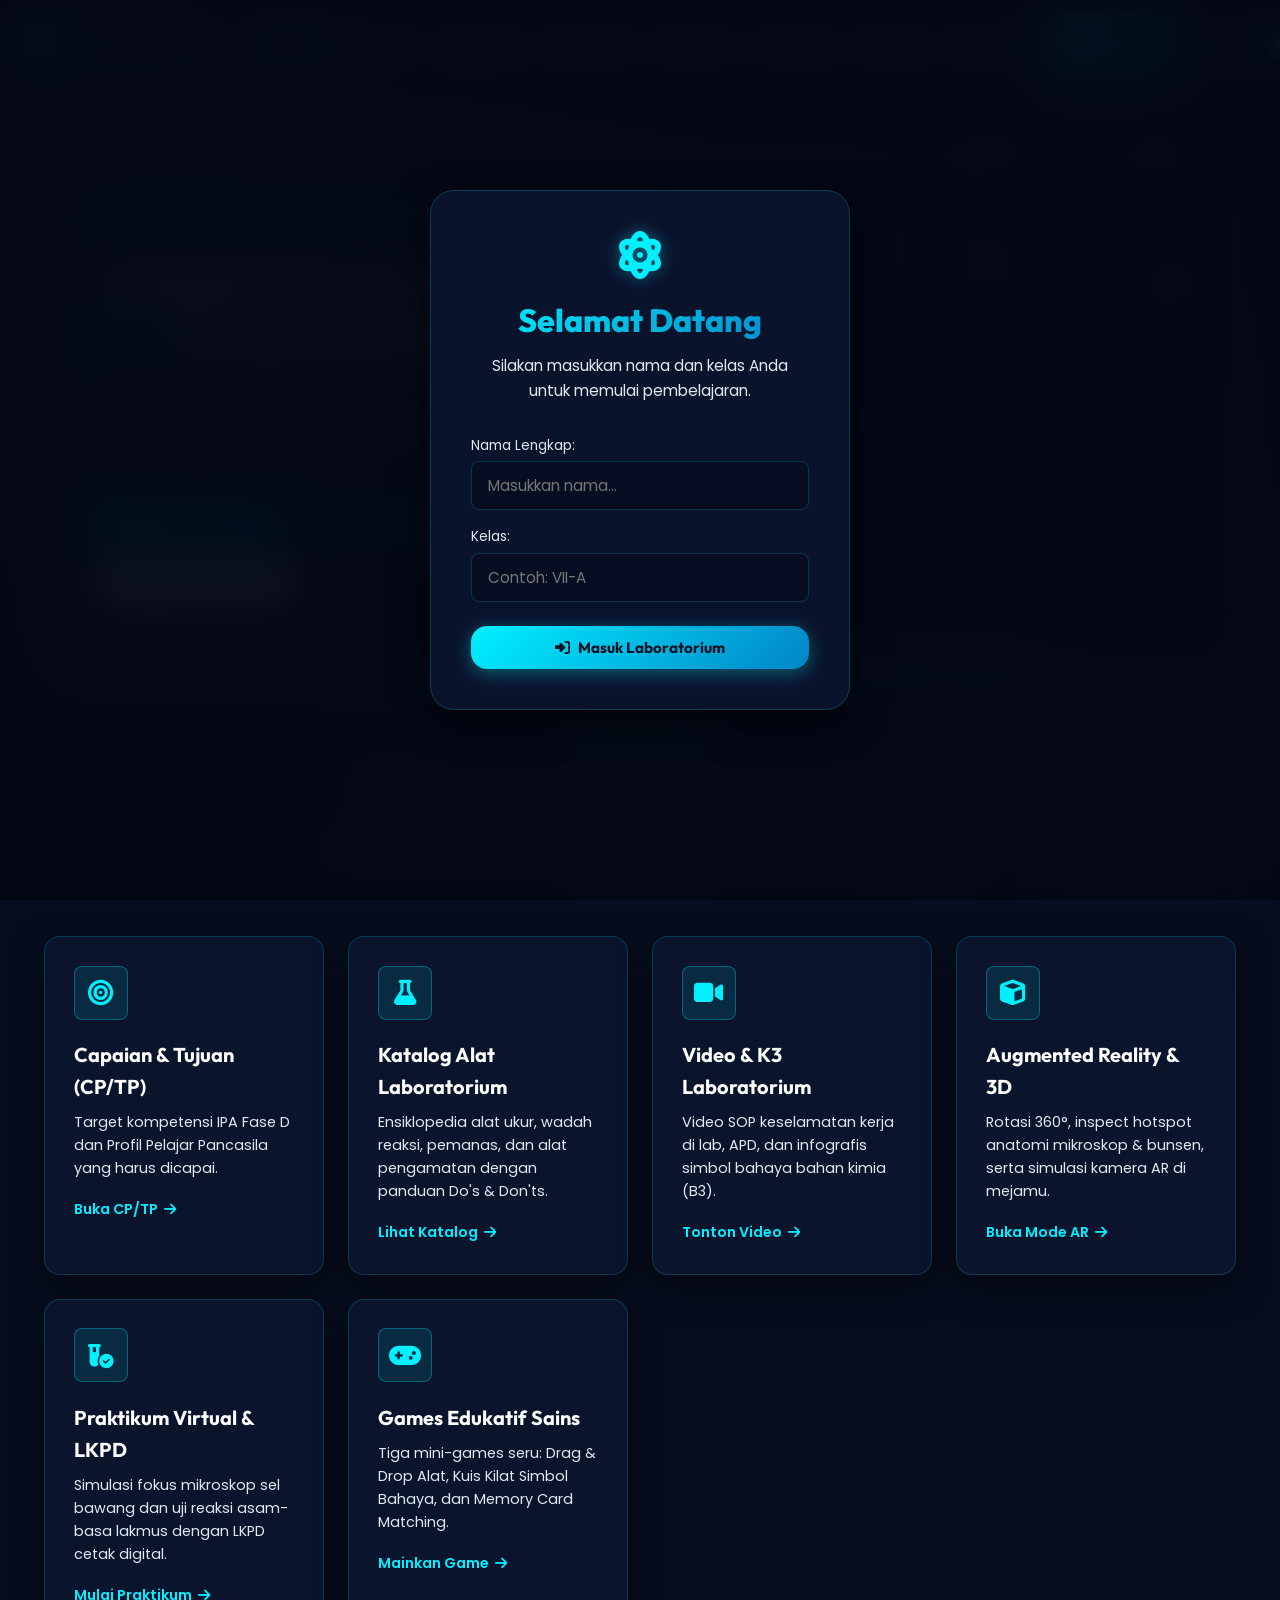
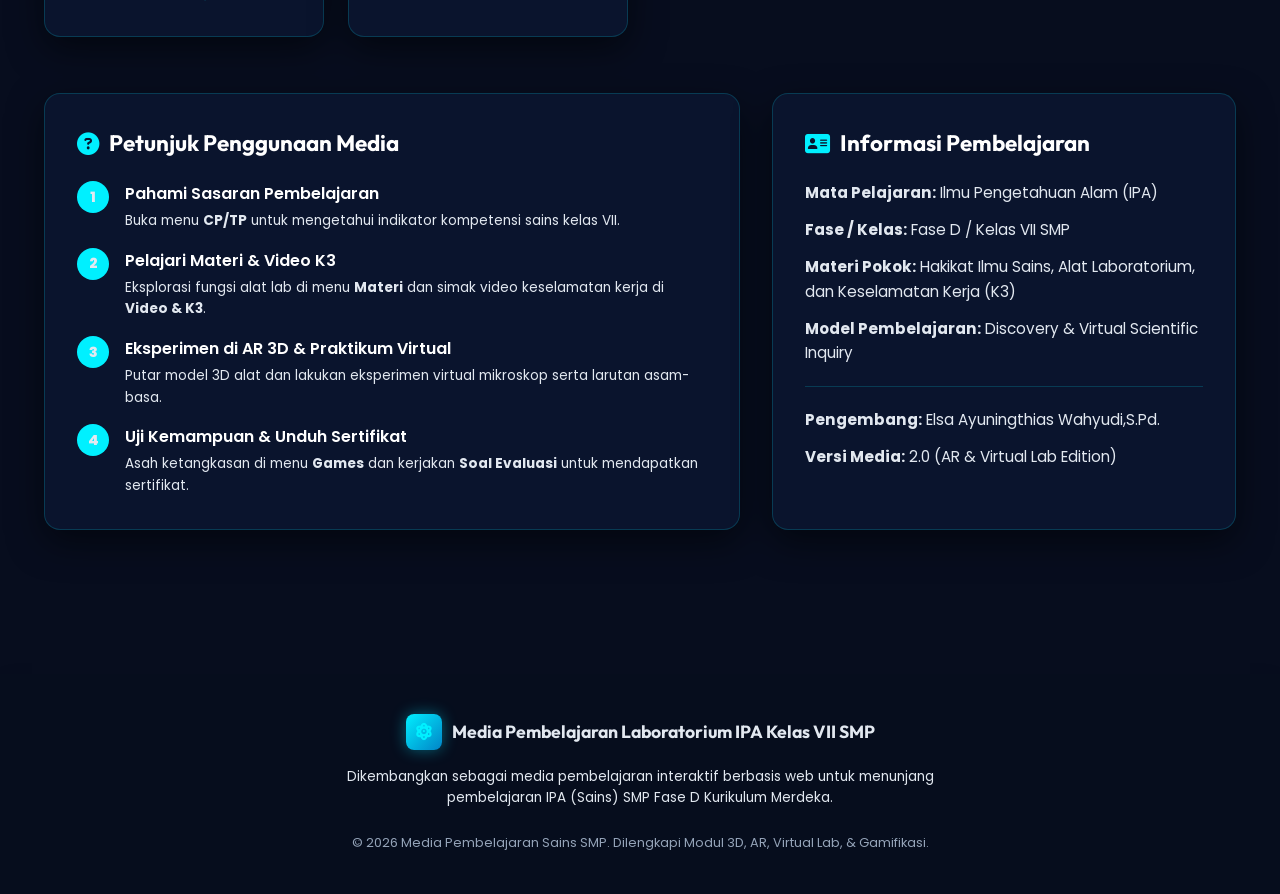
==== commit 00ab18f0: "testing" ====
--- a/project_eca FIX/index.html
+++ b/project_eca FIX/index.html
@@ -2123,16 +2123,16 @@
   </script>
 
   <!-- App Scripts -->
-  <script src="js/data.js?v=2.5"></script>
-  <script src="js/audio.js?v=2.5"></script>
-  <script src="js/auth.js?v=2.5"></script>
-  <script src="js/dashboard.js?v=2.5"></script>
-  <script src="js/three-models.js?v=2.5"></script>
-  <script src="js/ar-module.js?v=2.5"></script>
-  <script src="js/praktikum.js?v=2.5"></script>
-  <script src="js/games.js?v=2.5"></script>
-  <script src="js/evaluasi.js?v=2.5"></script>
-  <script src="js/app.js?v=2.5"></script>
+  <script src="js/data.js?v=2.6"></script>
+  <script src="js/audio.js?v=2.6"></script>
+  <script src="js/auth.js?v=2.6"></script>
+  <script src="js/dashboard.js?v=2.6"></script>
+  <script src="js/three-models.js?v=2.6"></script>
+  <script src="js/ar-module.js?v=2.6"></script>
+  <script src="js/praktikum.js?v=2.6"></script>
+  <script src="js/games.js?v=2.6"></script>
+  <script src="js/evaluasi.js?v=2.6"></script>
+  <script src="js/app.js?v=2.6"></script>
 
   <!-- ================= LOGIKA DUAL THEME (TERANG / GELAP) ================= -->
   <script>
